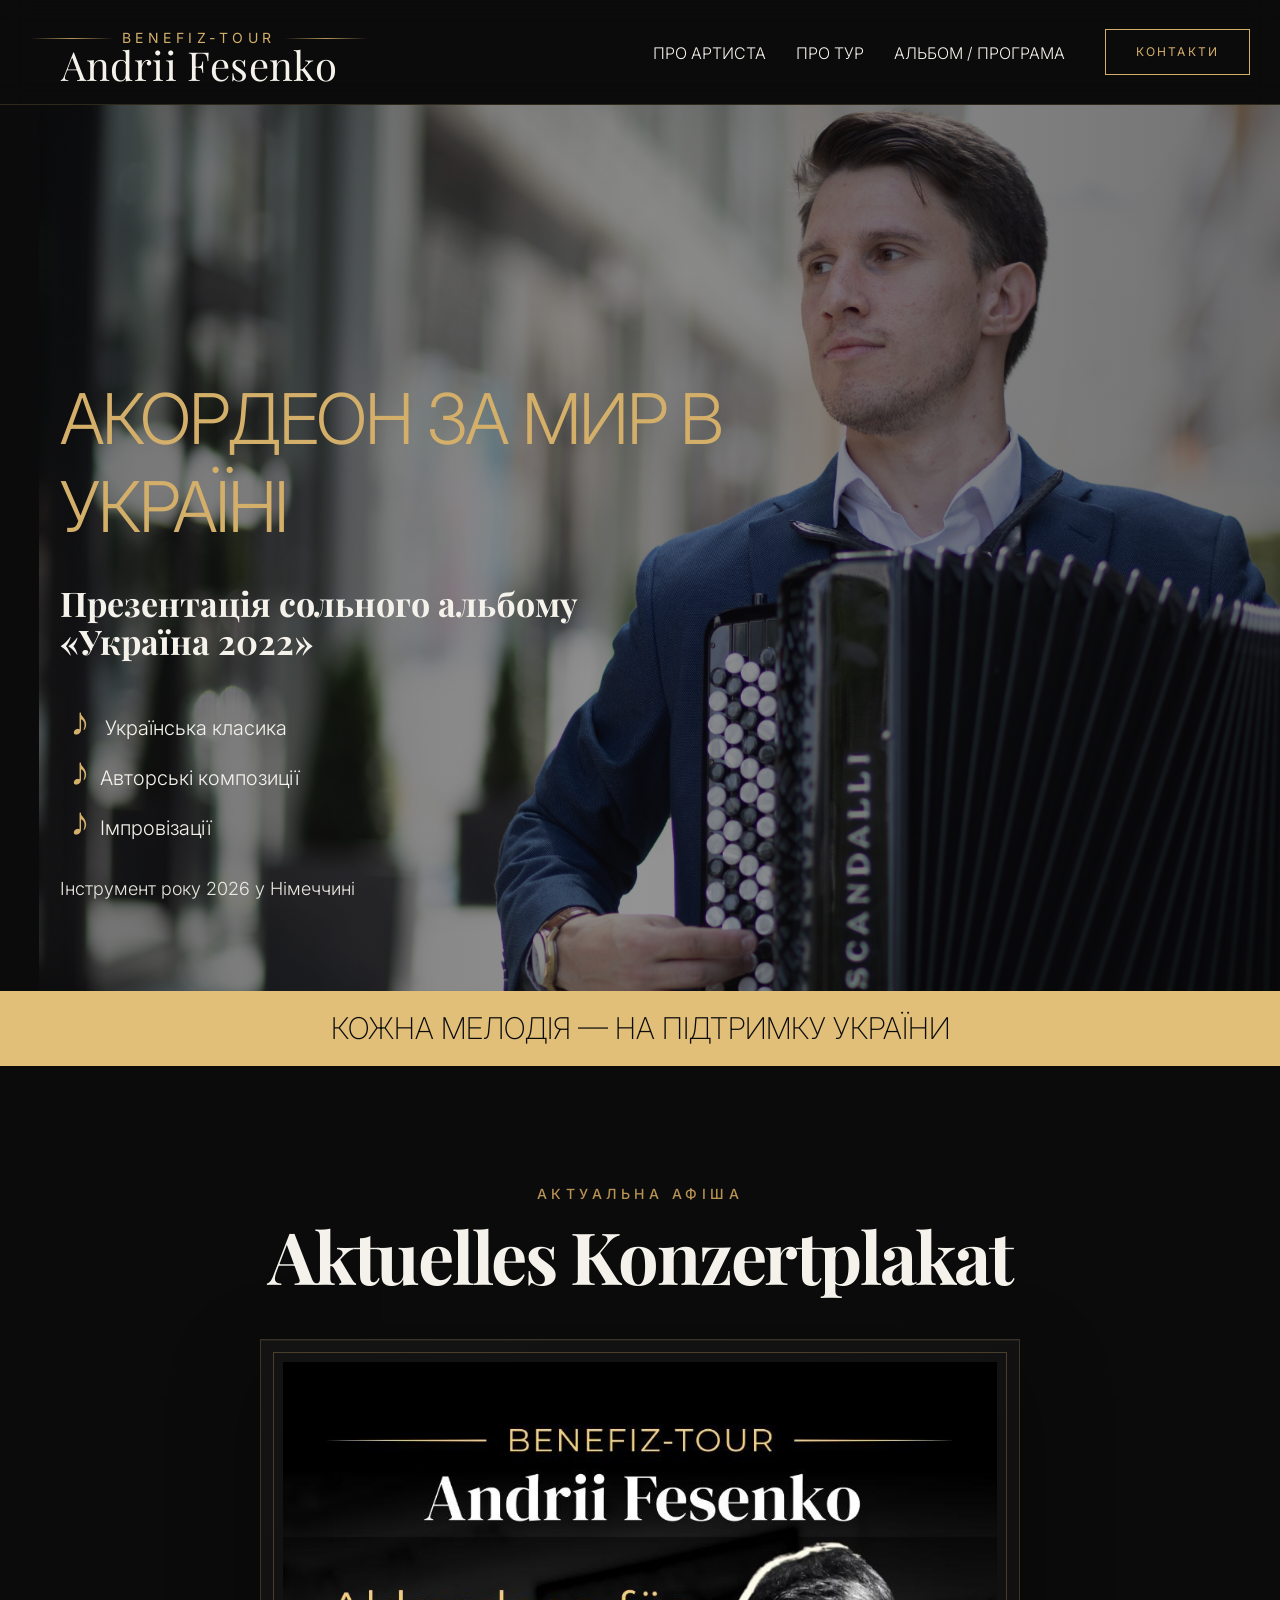
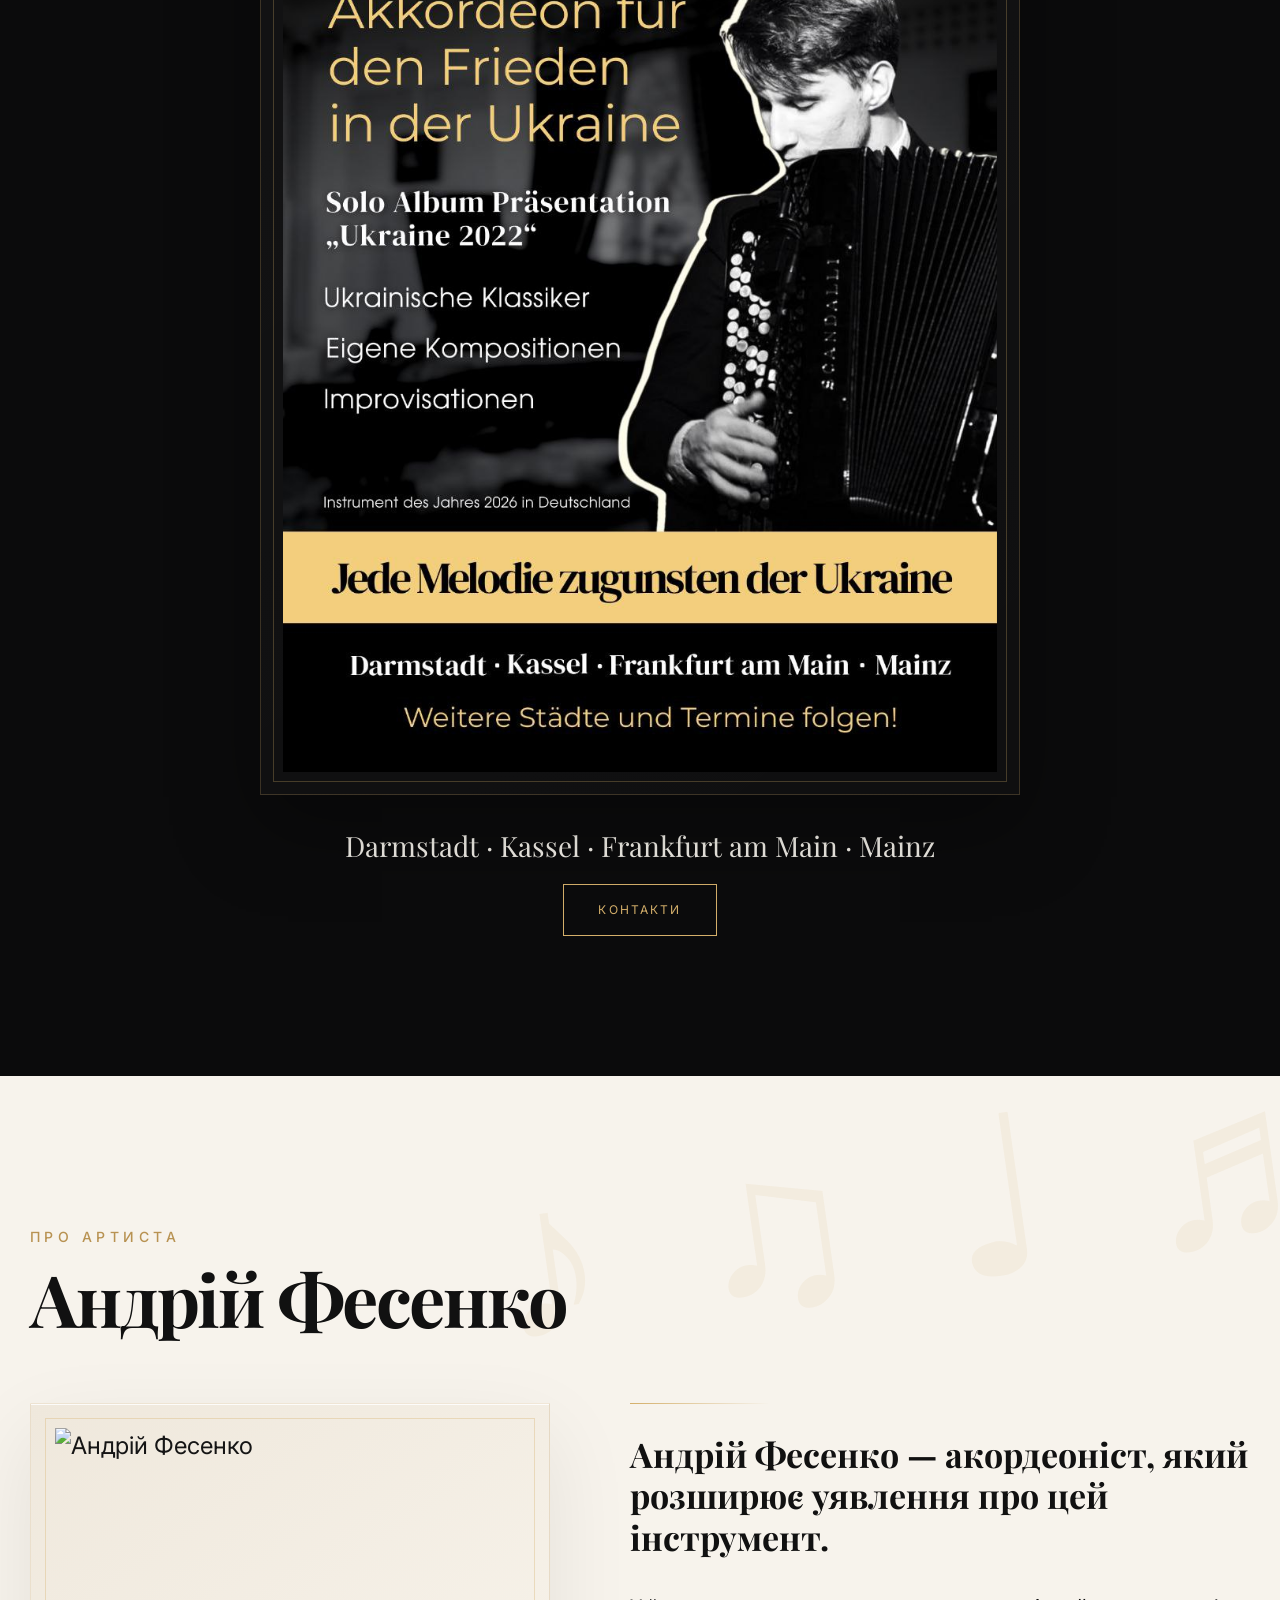
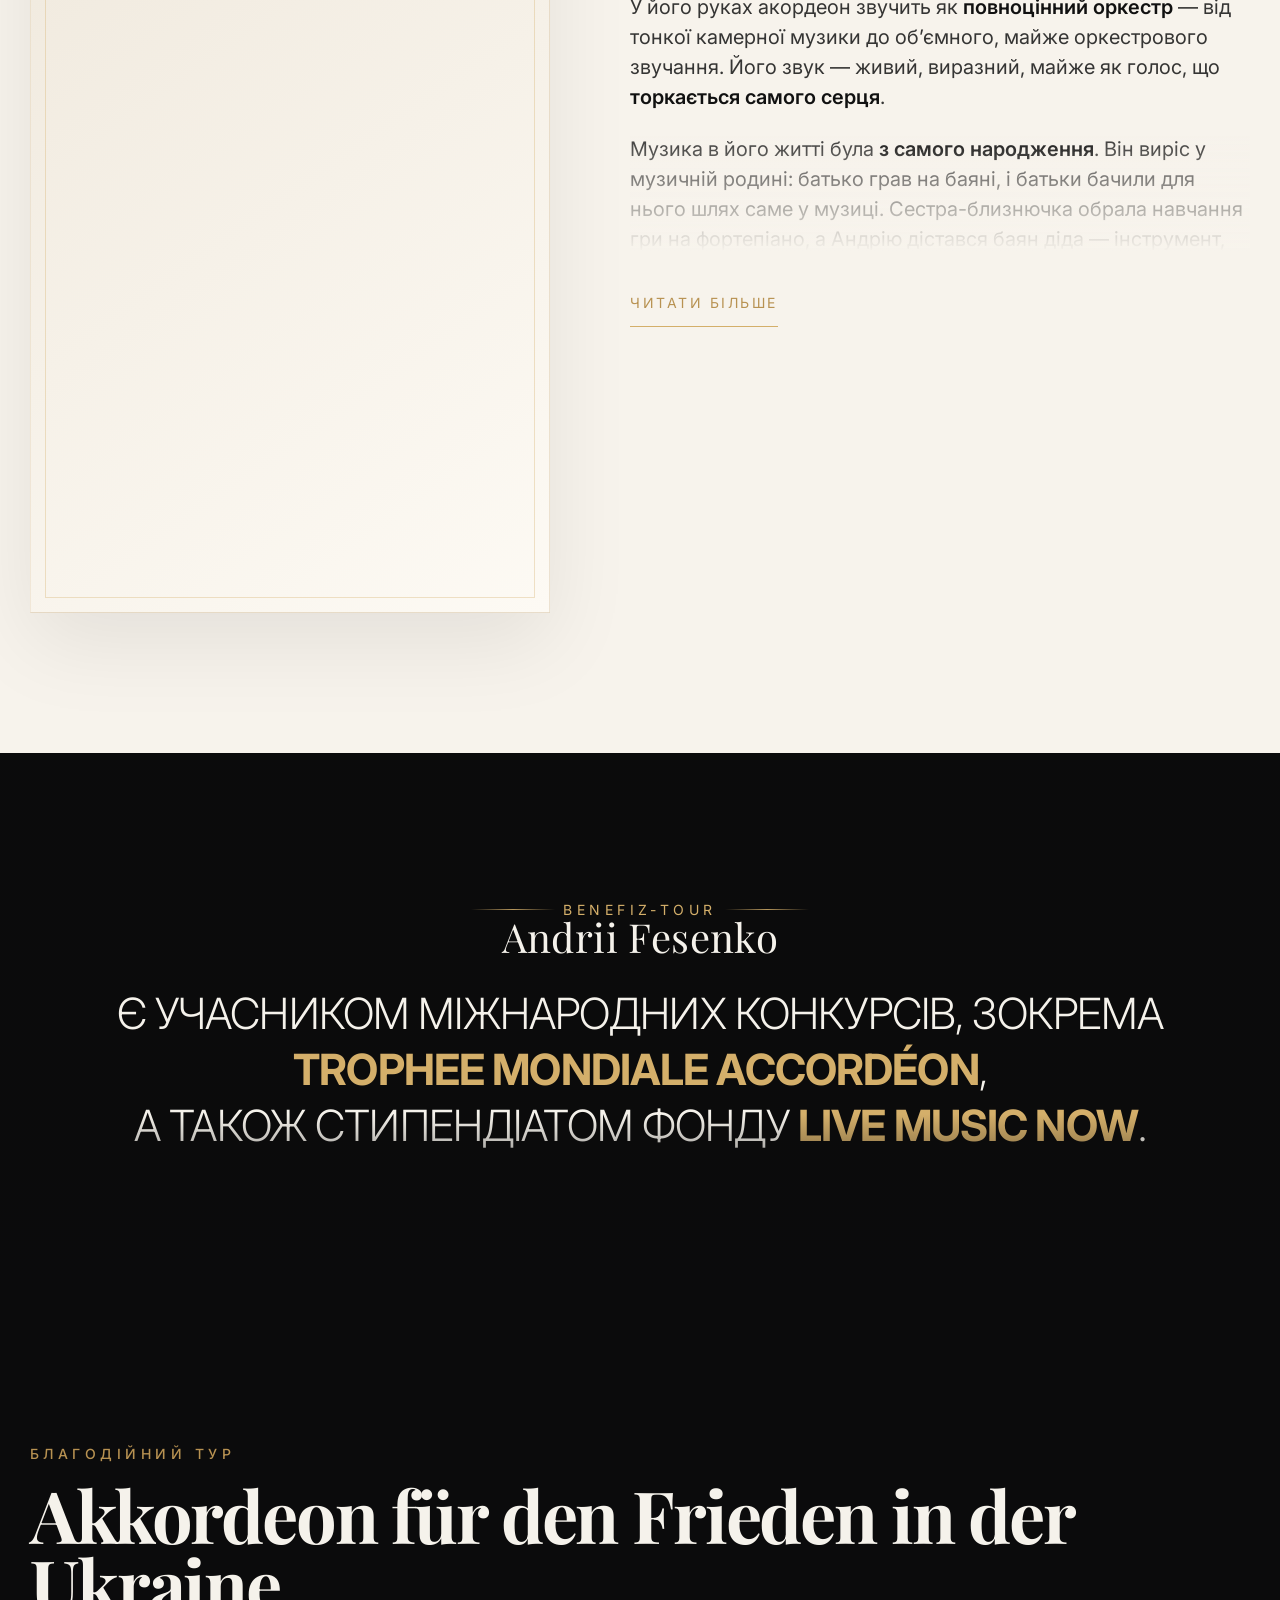
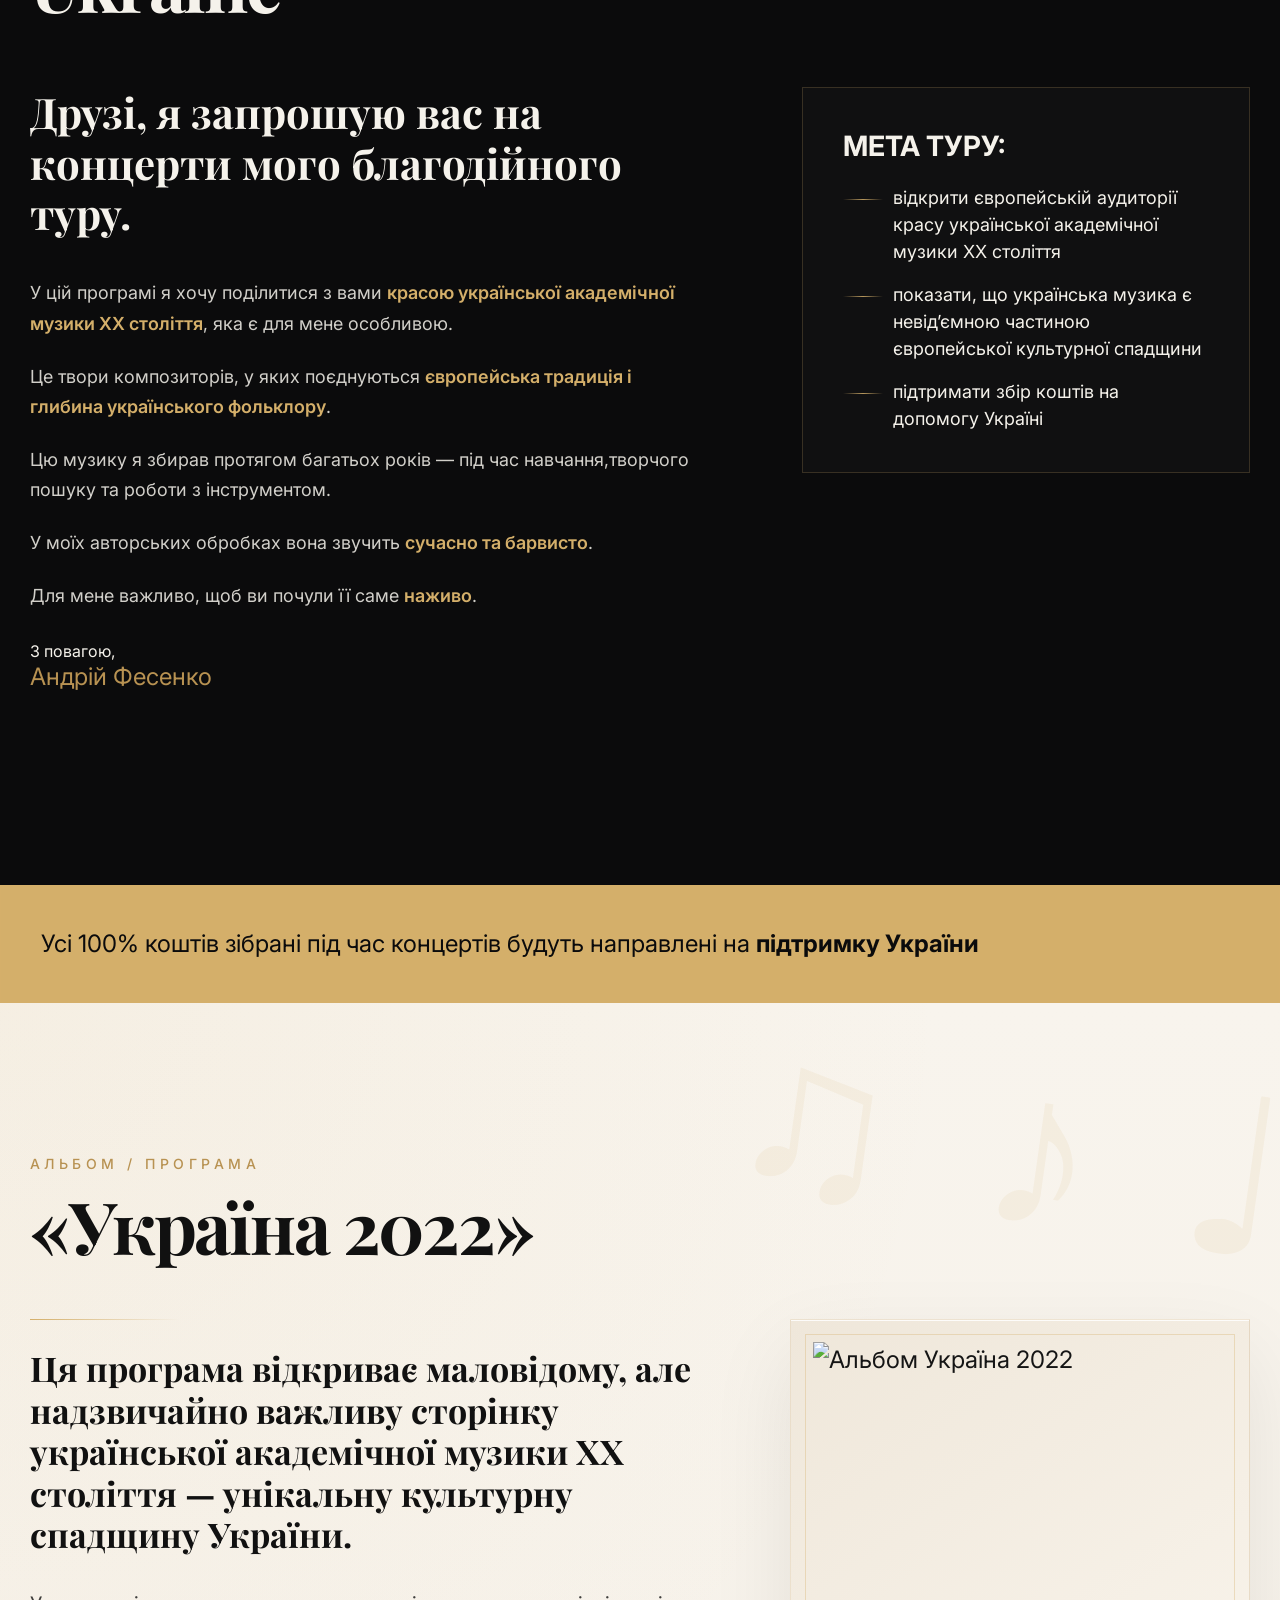
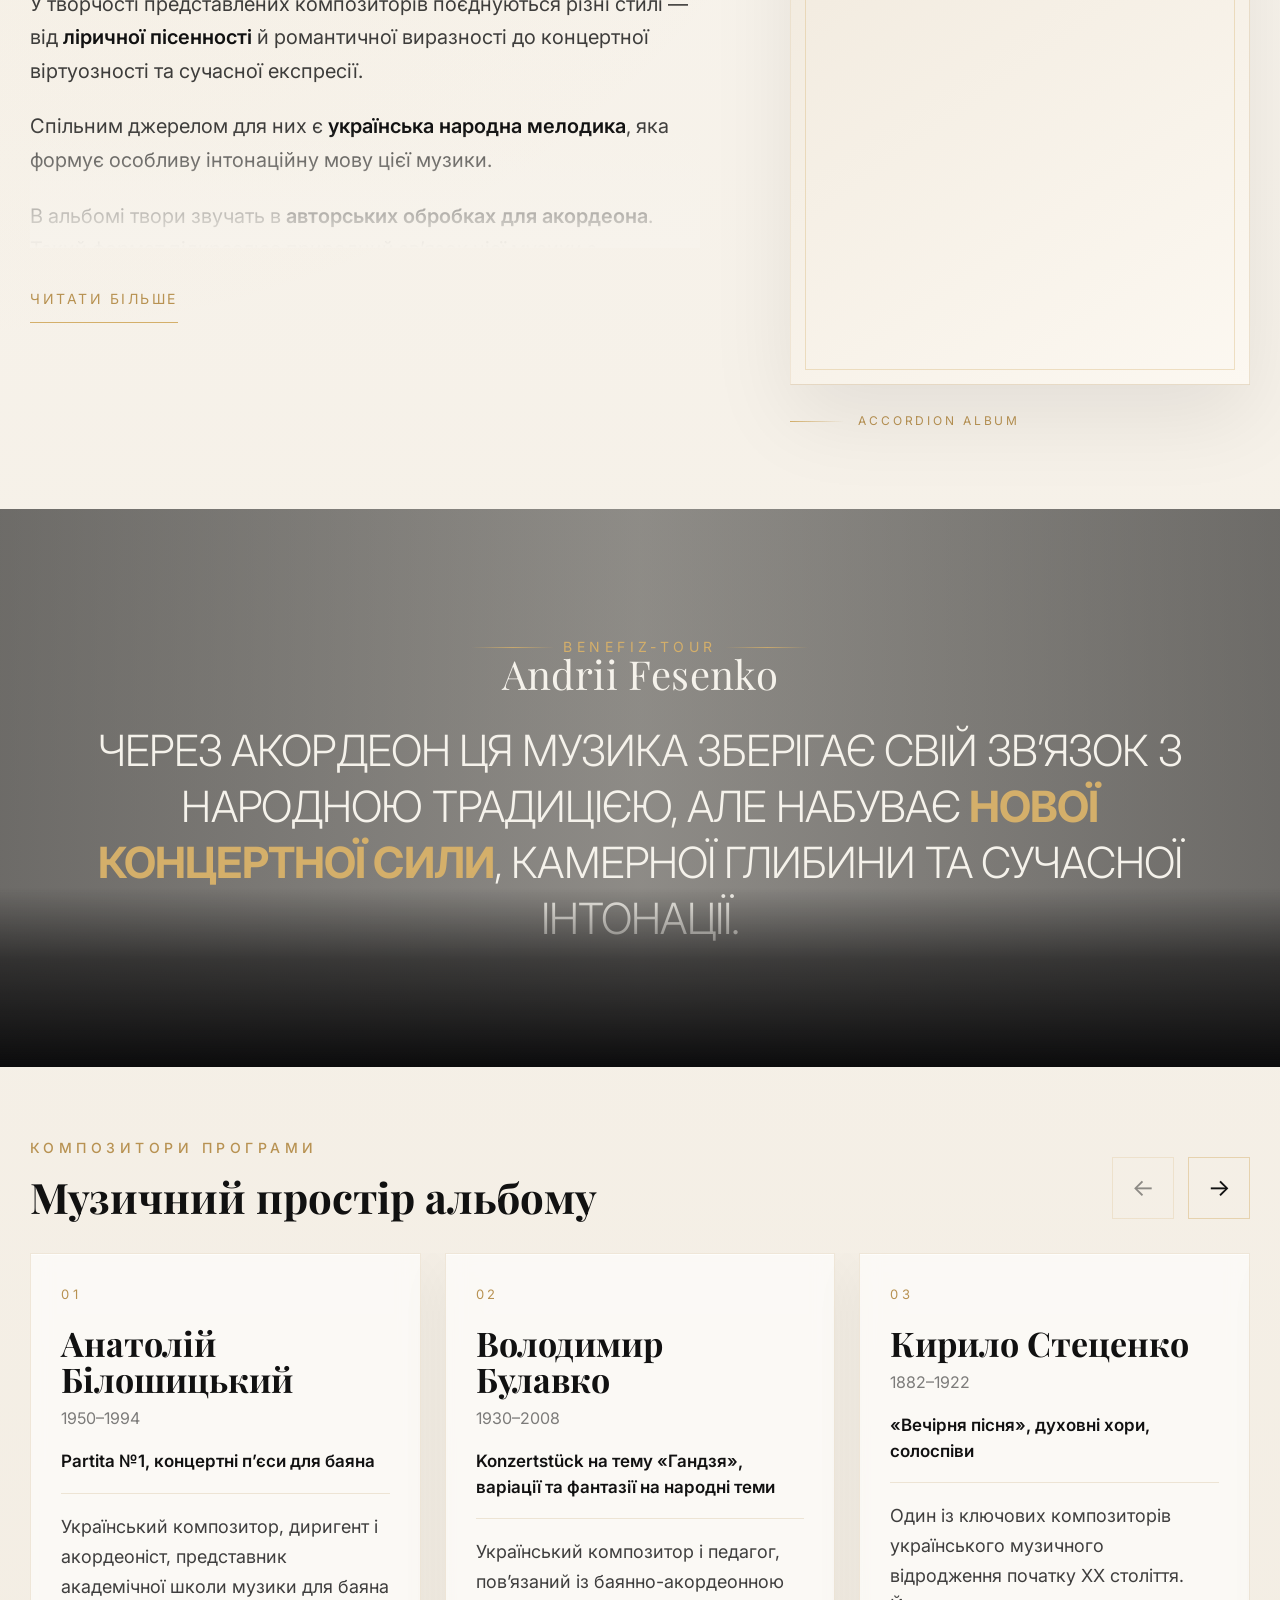
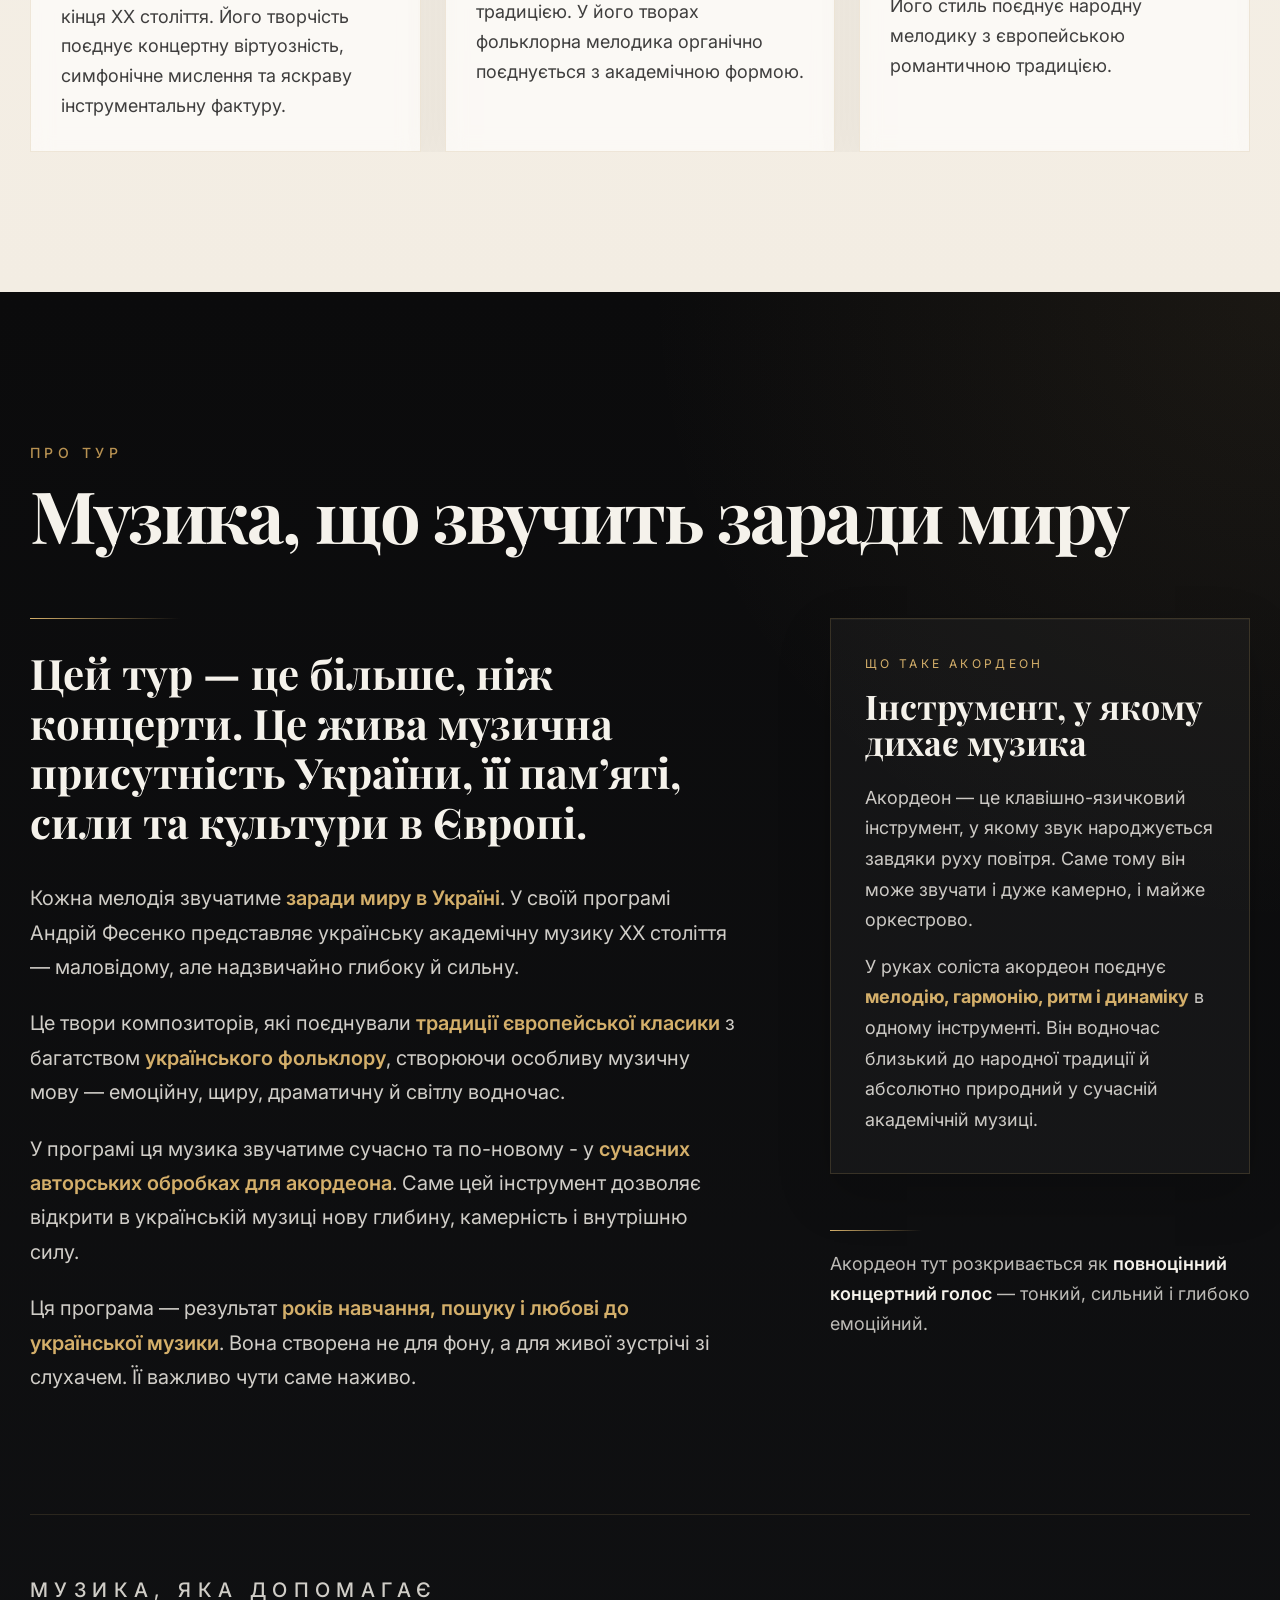
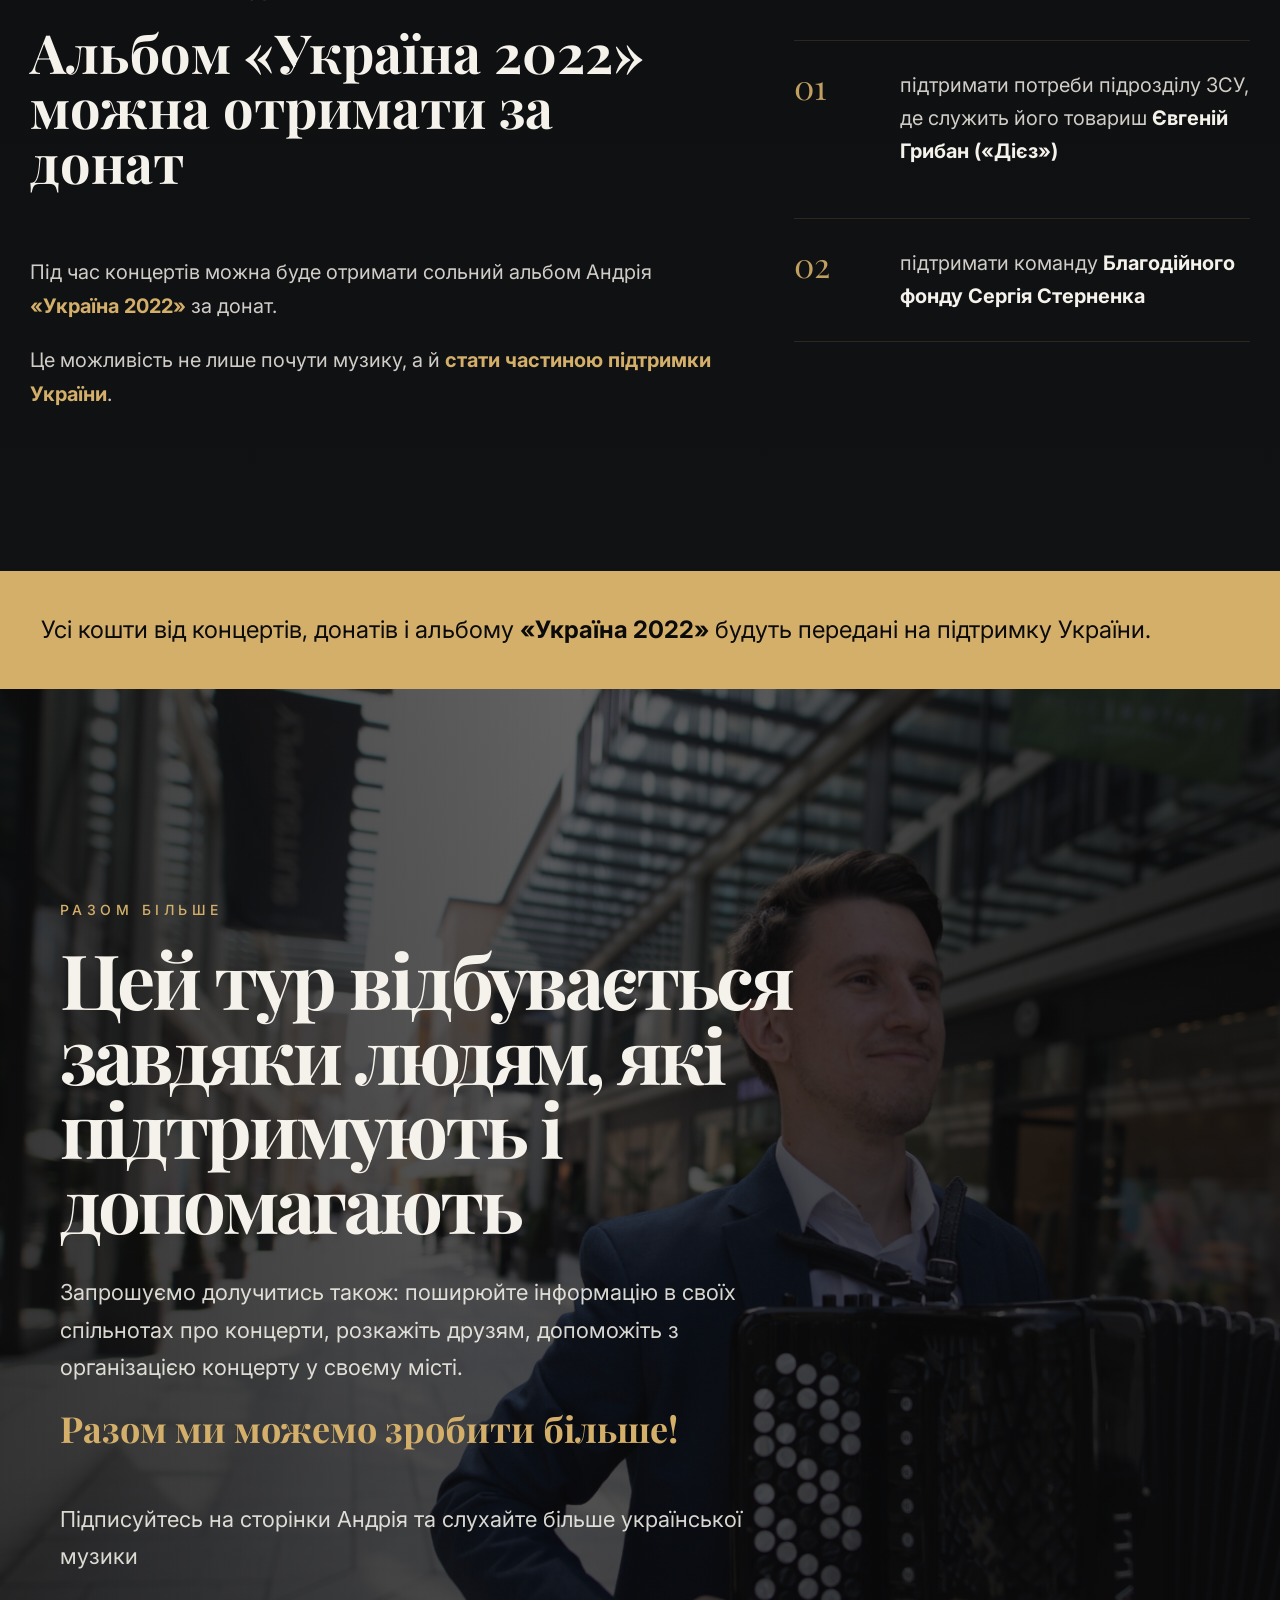
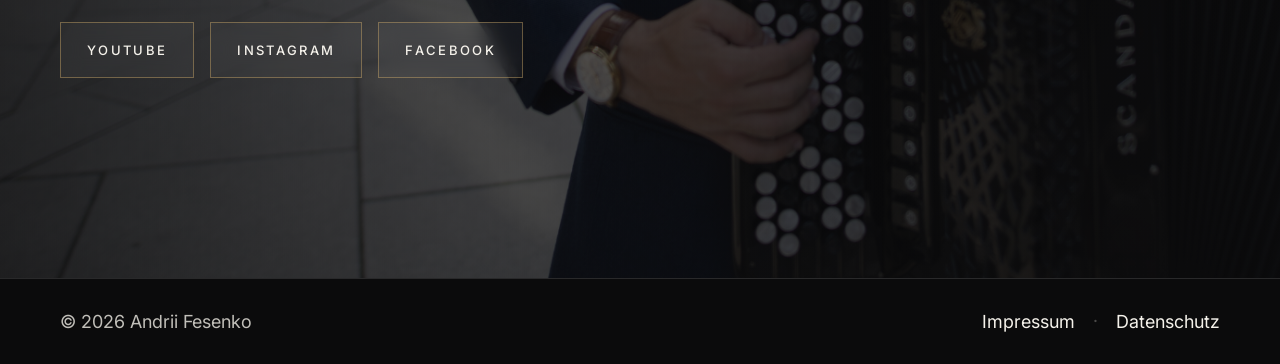
==== index.html @ 94760e1a "Add files via upload" ====
<!doctype html>
<html lang="uk">
  <head>
    <meta charset="UTF-8" />
    <meta name="viewport" content="width=device-width, initial-scale=1.0" />
    <title>Андрій Фесенко — Акордеон за мир в Україні</title>

    <link rel="preconnect" href="https://fonts.googleapis.com" />
    <link rel="preconnect" href="https://fonts.gstatic.com" crossorigin />
    <link
      href="https://fonts.googleapis.com/css2?family=Inter:wght@400;500;600&family=Playfair+Display:wght@600;700&display=swap"
      rel="stylesheet"
    />
    <link rel="stylesheet" href="style.css" />
  </head>
  <body>
    <header class="header">
      <div class="header__container">
        <a href="#" class="logo">
          <div class="logo__top">
            <span class="logo__line"></span>
            <span>Benefiz-Tour</span>
            <span class="logo__line"></span>
          </div>
          <div class="logo__name">Andrii Fesenko</div>
        </a>

        <nav class="nav">
          <ul class="nav__list">
            <li>
              <a class="nav-link" href="#bio" class="nav__link">Про артиста</a>
            </li>
            <li>
              <a class="nav-link" href="#tour" class="nav__link">Про тур</a>
            </li>
            <li>
              <a class="nav-link" href="#album" class="nav__link"
                >Альбом / програма</a
              >
            </li>
          </ul>
        </nav>

        <div class="header__actions">
          <a href="#" class="header__btn">Контакти</a>

          <button class="burger" id="burger">
            <span></span>
          </button>
        </div>
      </div>

      <div class="mobile-menu" id="mobileMenu">
        <ul class="mobile-menu__list">
          <li>
            <a class="mobile-menu__link" href="#bio">Про артиста</a>
          </li>
          <li>
            <a class="mobile-menu__link" href="#tour">Про тур</a>
          </li>
          <li>
            <a class="mobile-menu__link" href="#album">Альбом / програма</a>
          </li>
          <li>
            <a class="mobile-menu__link" href="#contacts">Контакти</a>
          </li>
        </ul>
      </div>
    </header>

    <section class="hero">
      <div class="hero__overlay"></div>

      <div class="hero__container">
        <div class="hero__content">
          <!-- <div class="hero__topline">
            <span class="hero__line"></span>
            <span class="hero__label">Благодійний тур</span>
            <span class="hero__line"></span>
          </div>

          <h1 class="hero__name">Андрій Фесенко</h1> -->

          <h2 class="hero__title">Акордеон за мир в Україні</h2>

          <p class="hero__subtitle">
            Презентація сольного альбому<br />
            «Україна 2022»
          </p>

          <ul class="hero__list">
            <li><span class="feature-icon">♪</span> Українська класика</li>
            <li><span class="feature-icon">♪</span>Авторські композиції</li>
            <li><span class="feature-icon">♪</span>Імпровізації</li>
          </ul>

          <p class="hero__note">Інструмент року 2026 у Німеччині</p>
        </div>

        <!-- <div class="hero__image-wrap">
          <img
            src="img/Andrii.jpg"
            alt="Андрій Фесенко з акордеоном"
            class="hero__image"
          />
        </div> -->
      </div>

      <div class="hero__banner">Кожна мелодія — на підтримку України</div>
    </section>

    <section class="section section--dark poster" id="poster">
      <div class="container">
        <div class="section-head poster__head">
          <p class="section-kicker">Актуальна афіша</p>
          <h2 class="section-title section-title--light">
            Aktuelles Konzertplakat
          </h2>
        </div>

        <div class="poster__frame">
          <img
            src="img/afisha.jpg"
            alt="Афіша благодійного туру Andrii Fesenko"
            class="poster__image"
          />
        </div>

        <div class="poster__bottom">
          <p class="poster__note">
            Darmstadt · Kassel · Frankfurt am Main · Mainz
          </p>
          <a href="#contacts" class="poster__btn"> Контакти</a>
        </div>
      </div>
    </section>

    <section class="section section--light artist" id="bio">
      <div class="section-decor section-decor--notes" aria-hidden="true">
        ♪ ♫ ♩ ♬
      </div>

      <div class="container">
        <div class="section-head">
          <p class="section-kicker">Про артиста</p>
          <h2 class="section-title">Андрій Фесенко</h2>
        </div>

        <div class="artist__grid">
          <div class="artist__media">
            <div class="artist__image-wrap">
              <img
                src="img/Andrii-about.jpg"
                alt="Андрій Фесенко"
                class="artist__image"
              />
            </div>
          </div>

          <div class="artist__content">
            <p class="artist__lead">
              <strong
                >Андрій Фесенко — акордеоніст, який розширює уявлення про цей
                інструмент.</strong
              >
            </p>

            <div class="artist__text artist__text--collapsed" data-expand>
              <p>
                У його руках акордеон звучить як
                <strong>повноцінний оркестр</strong> — від тонкої камерної
                музики до об’ємного, майже оркестрового звучання. Його звук —
                живий, виразний, майже як голос, що
                <strong>торкається самого серця</strong>.
              </p>

              <p>
                Музика в його житті була <strong>з самого народження</strong>.
                Він виріс у музичній родині: батько грав на баяні, і батьки
                бачили для нього шлях саме у музиці. Сестра-близнючка обрала
                навчання гри на фортепіано, а Андрію дістався баян діда —
                інструмент, який дід придбав для батька, а згодом батько передав
                його сину для перших занять вдома.
              </p>

              <p>
                Сьогодні, маючи
                <strong>понад 20 років концертного досвіду</strong>, Андрій
                виступає як соліст і співпрацює з музикантами по всій Європі.
                Його репертуар охоплює музику
                <strong>від бароко до XXI століття</strong> — від класичної до
                сучасної — включаючи власні композиції та авторські обробки.
                Складно уявити твір, який Андрій не зміг би віртуозно виконати
                на акордеоні — і це <strong>варто почути наживо</strong>.
              </p>

              <p>
                Його програми розкривають акордеон як сольний інструмент — через
                <strong
                  >класичну музику, авторські транскрипції та сучасні
                  інтерпретації</strong
                >, поєднуючи віртуозну техніку з глибоким музичним відчуттям.
              </p>

              <p>
                Андрій здобув музичну освіту в Києві та Німеччині: навчався у
                Київській музичній школі, Київському інституті музики ім. Р. М.
                Глієра та Національній музичній академії України (як акордеоніст
                і диригент), а також в Академії музичного мистецтва в
                Дармштадті, де завершив навчання як концертний виконавець і
                педагог <strong>із найвищою відзнакою</strong>. Паралельно з
                концертною діяльністю він
                <strong>викладає музику дітям</strong>.
              </p>

              <p>
                Він є учасником міжнародних конкурсів, зокрема світового
                конкурсу акордеоністів
                <strong>Trophee Mondiale Accordéon</strong>, а також
                стипендіатом фонду <strong>Live Music Now</strong>.
              </p>

              <p>
                У 2022 році за підтримки
                <strong>Deutscher Musikrat</strong> вийшов його альбом
                <strong>«Україна 2022»</strong>, який об’єднує твори української
                академічної музики, власні композиції та авторські транскрипції.
              </p>

              <p>
                На своїх концертах Андрій ділиться красою української класичної
                музики ХХ століття — творів, у яких поєднуються
                <strong>традиції європейської класики</strong> та
                <strong>багатство українського фольклору</strong>. Це музика,
                яку він збирав роками і яка в його інтерпретаціях звучить
                <strong>сучасно, барвисто і по-новому</strong>.
              </p>
            </div>

            <div class="artist__actions">
              <button class="artist__toggle" type="button">
                Читати більше
              </button>
            </div>
          </div>
        </div>
      </div>
    </section>

    <section class="artist-quote">
      <div class="artist-quote__overlay"></div>
      <div class="logo">
        <div class="logo__top">
          <span class="logo__line"></span>
          <span>Benefiz-Tour</span>
          <span class="logo__line"></span>
        </div>
        <div class="logo__name">Andrii Fesenko</div>
      </div>
      <div class="artist-quote__content">
        <p class="artist-quote__text">
          Є учасником міжнародних конкурсів, зокрема
          <strong>Trophee Mondiale Accordéon</strong>,<br />
          а також стипендіатом фонду <strong>Live Music Now</strong>.
        </p>
      </div>
    </section>

    <section class="section section--dark tour" id="tour">
      <div class="container">
        <div class="section-head">
          <p class="section-kicker">Благодійний тур</p>
          <h2 class="section-title section-title--light">
            Akkordeon für den Frieden in der Ukraine
          </h2>
        </div>

        <div class="tour__grid">
          <!-- ЛІВА КОЛОНКА -->
          <div class="tour__main">
            <p class="tour__lead">
              Друзі, я запрошую вас на концерти мого благодійного туру.
            </p>

            <div class="tour__text">
              <p>
                У цій програмі я хочу поділитися з вами
                <strong>
                  красою української академічної музики ХХ століття</strong
                >, яка є для мене особливою.
              </p>

              <p>
                Це твори композиторів, у яких поєднуються
                <strong
                  >європейська традиція і глибина українського фольклору</strong
                >.
              </p>

              <p>
                Цю музику я збирав протягом багатьох років — під час
                навчання,творчого пошуку та роботи з інструментом.
              </p>

              <p>
                У моїх авторських обробках вона звучить
                <strong>сучасно та барвисто</strong>.
              </p>

              <p>
                Для мене важливо, щоб ви почули її саме
                <strong>наживо</strong>.
              </p>

              <div class="artist__signature">
                <span>З повагою,</span>
                <strong>Андрій Фесенко</strong>
              </div>
            </div>
          </div>

          <div class="tour__side">
            <div class="tour__card">
              <h3 class="tour__card-title">Мета туру:</h3>

              <ul class="tour__list">
                <li>
                  відкрити європейській аудиторії красу української академічної
                  музики ХХ століття
                </li>
                <li>
                  показати, що українська музика є невід’ємною частиною
                  європейської культурної спадщини
                </li>
                <li>підтримати збір коштів на допомогу Україні</li>
              </ul>
            </div>
          </div>
        </div>
      </div>
    </section>
    <div class="tour__card tour__card--accent">
      <p>
        Усі 100% коштів зібрані під час концертів будуть направлені на
        <strong>підтримку України</strong>
      </p>
    </div>

    <section class="section section--light album" id="album">
      <div
        class="section-decor section-decor--notes album__decor"
        aria-hidden="true"
      >
        ♫ ♪ ♩
      </div>

      <div class="container">
        <div class="section-head album__head">
          <p class="section-kicker">Альбом / програма</p>
          <h2 class="section-title">«Україна 2022»</h2>
        </div>

        <div class="album__top">
          <div class="album__content">
            <p class="album__lead">
              Ця програма відкриває маловідому, але надзвичайно важливу сторінку
              української академічної музики ХХ століття —
              <strong>унікальну культурну спадщину України</strong>.
            </p>

            <div class="album__text album__text--collapsed" data-expand>
              <p>
                У творчості представлених композиторів поєднуються різні стилі —
                від <strong>ліричної пісенності</strong> й романтичної
                виразності до концертної віртуозності та сучасної експресії.
              </p>

              <p>
                Спільним джерелом для них є
                <strong>українська народна мелодика</strong>, яка формує
                особливу інтонаційну мову цієї музики.
              </p>

              <p>
                В альбомі твори звучать в
                <strong>авторських обробках для акордеона</strong>. Такий формат
                підкреслює природний зв’язок цієї музики з народною традицією та
                відкриває її в новому, сучасному звучанні.
              </p>

              <p>
                Програма поєднує різні етапи розвитку української музичної
                культури — від початку ХХ століття до сьогодення — і демонструє
                багатство української композиторської школи через звучання
                акордеона.
              </p>

              <p class="album__text-accent">
                Українська музика ХХ століття — це поєднання традиції та
                сучасності. У цих інтерпретаціях вона звучить сучасно та
                говорить зі слухачем мовою музики.
              </p>
            </div>
            <div class="album__actions">
              <button class="album__toggle" type="button">Читати більше</button>
            </div>
          </div>

          <div class="album__media">
            <div class="album__image-card">
              <div class="album__image-wrap">
                <img
                  src="img/Andrii2.jpg"
                  alt="Альбом Україна 2022"
                  class="album__image"
                />
              </div>

              <div class="album__badge">
                <span class="album__badge-line"></span>
                <span>Accordion Album</span>
              </div>
            </div>
          </div>
        </div>
      </div>

      <div class="artist-quote">
        <div class="artist-quote__overlay"></div>
        <div class="logo">
          <div class="logo__top">
            <span class="logo__line"></span>
            <span>Benefiz-Tour</span>
            <span class="logo__line"></span>
          </div>
          <div class="logo__name">Andrii Fesenko</div>
        </div>
        <div class="artist-quote__content">
          <p class="artist-quote__text">
            Через акордеон ця музика зберігає свій зв’язок з народною традицією,
            але набуває <strong>нової концертної сили</strong>, камерної глибини
            та сучасної інтонації.
          </p>
        </div>
      </div>
      <div class="container">
        <div class="album-slider">
          <div class="album-slider__top">
            <div>
              <p class="section-kicker">Композитори програми</p>
              <h3 class="album-slider__title">Музичний простір альбому</h3>
            </div>

            <div class="album-slider__nav">
              <button
                class="album-slider__btn album-slider__btn--prev"
                type="button"
                aria-label="Попередній слайд"
              >
                ←
              </button>
              <button
                class="album-slider__btn album-slider__btn--next"
                type="button"
                aria-label="Наступний слайд"
              >
                →
              </button>
            </div>
          </div>

          <div class="album-slider__viewport">
            <div class="album-slider__track">
              <article class="album-card">
                <span class="album-card__index">01</span>
                <h4 class="album-card__name">Анатолій Білошицький</h4>
                <p class="album-card__years">1950–1994</p>
                <p class="album-card__works">
                  Partita №1, концертні п’єси для баяна
                </p>
                <p class="album-card__text">
                  Український композитор, диригент і акордеоніст, представник
                  академічної школи музики для баяна кінця ХХ століття. Його
                  творчість поєднує концертну віртуозність, симфонічне мислення
                  та яскраву інструментальну фактуру.
                </p>
              </article>

              <article class="album-card">
                <span class="album-card__index">02</span>
                <h4 class="album-card__name">Володимир Булавко</h4>
                <p class="album-card__years">1930–2008</p>
                <p class="album-card__works">
                  Konzertstück на тему «Гандзя», варіації та фантазії на народні
                  теми
                </p>
                <p class="album-card__text">
                  Український композитор і педагог, пов’язаний із
                  баянно-акордеонною традицією. У його творах фольклорна
                  мелодика органічно поєднується з академічною формою.
                </p>
              </article>

              <article class="album-card">
                <span class="album-card__index">03</span>
                <h4 class="album-card__name">Кирило Стеценко</h4>
                <p class="album-card__years">1882–1922</p>
                <p class="album-card__works">
                  «Вечірня пісня», духовні хори, солоспіви
                </p>
                <p class="album-card__text">
                  Один із ключових композиторів українського музичного
                  відродження початку ХХ століття. Його стиль поєднує народну
                  мелодику з європейською романтичною традицією.
                </p>
              </article>

              <article class="album-card">
                <span class="album-card__index">04</span>
                <h4 class="album-card__name">Володимир Подгорний</h4>
                <p class="album-card__years">1928–2010</p>
                <p class="album-card__works">
                  Elegische Fantasie, концертні твори для баяна
                </p>
                <p class="album-card__text">
                  Один із найважливіших авторів академічної музики для баяна
                  другої половини ХХ століття. Його твори вирізняються
                  драматургічною глибиною, віртуозністю та активним
                  переосмисленням фольклору.
                </p>
              </article>

              <article class="album-card">
                <span class="album-card__index">05</span>
                <h4 class="album-card__name">Платон Майборода</h4>
                <p class="album-card__years">1918–1989</p>
                <p class="album-card__works">«Пісня про рушник»</p>
                <p class="album-card__text">
                  Український композитор, автор знакових творів української
                  пісенної культури. Його музика відзначається мелодичною
                  виразністю та глибоким зв’язком із народною традицією.
                </p>
              </article>
            </div>
          </div>
        </div>
      </div>
    </section>

    <section class="section section--dark tour-story" id="tour">
      <div class="container">
        <div class="section-head">
          <p class="section-kicker">Про тур</p>
          <h2 class="section-title section-title--light">
            Музика, що звучить заради миру
          </h2>
        </div>

        <div class="tour-story__grid">
          <div class="tour-story__main">
            <p class="tour-story__lead">
              Цей тур — це більше, ніж концерти. Це жива музична присутність
              України, її пам’яті, сили та культури в Європі.
            </p>

            <div class="tour-story__text">
              <p>
                Кожна мелодія звучатиме <strong>заради миру в Україні</strong>.
                У своїй програмі Андрій Фесенко представляє українську
                академічну музику ХХ століття — маловідому, але надзвичайно
                глибоку й сильну.
              </p>

              <p>
                Це твори композиторів, які поєднували
                <strong>традиції європейської класики</strong> з багатством
                <strong>українського фольклору</strong>, створюючи особливу
                музичну мову — емоційну, щиру, драматичну й світлу водночас.
              </p>

              <p>
                У програмі ця музика звучатиме сучасно та по-новому - у
                <strong>сучасних авторських обробках для акордеона</strong>.
                Саме цей інструмент дозволяє відкрити в українській музиці нову
                глибину, камерність і внутрішню силу.
              </p>

              <p>
                Ця програма — результат
                <strong
                  >років навчання, пошуку і любові до української музики</strong
                >. Вона створена не для фону, а для живої зустрічі зі слухачем.
                Її важливо чути саме наживо.
              </p>
            </div>
          </div>

          <aside class="tour-story__side">
            <div class="tour-story__card">
              <p class="tour-story__card-label">Що таке акордеон</p>
              <h3 class="tour-story__card-title">
                Інструмент, у якому дихає музика
              </h3>
              <p class="tour-story__card-text">
                Акордеон — це клавішно-язичковий інструмент, у якому звук
                народжується завдяки руху повітря. Саме тому він може звучати і
                дуже камерно, і майже оркестрово.
              </p>
              <p class="tour-story__card-text">
                У руках соліста акордеон поєднує
                <strong>мелодію, гармонію, ритм і динаміку</strong> в одному
                інструменті. Він водночас близький до народної традиції й
                абсолютно природний у сучасній академічній музиці.
              </p>
            </div>

            <div class="tour-story__note">
              <span class="tour-story__note-line"></span>
              <p>
                Акордеон тут розкривається як
                <strong>повноцінний концертний голос</strong> — тонкий, сильний
                і глибоко емоційний.
              </p>
            </div>
          </aside>
        </div>

        <div class="tour-support">
          <div class="tour-support__grid">
            <div class="tour-support__content">
              <div class="tour-support__intro">
                <p class="section-kicker">Музика, яка допомагає</p>
                <h3 class="tour-support__title">
                  Альбом «Україна 2022» можна отримати за донат
                </h3>
              </div>

              <p>
                Під час концертів можна буде отримати сольний альбом Андрія
                <strong>«Україна 2022»</strong> за донат.
              </p>
              <p>
                Це можливість не лише почути музику, а й
                <strong>стати частиною підтримки України</strong>.
              </p>
            </div>

            <div class="tour-support__targets">
              <div class="tour-support__target">
                <span class="tour-support__target-number">01</span>
                <p>
                  підтримати потреби підрозділу ЗСУ, де служить його товариш
                  <strong>Євгеній Грибан («Дієз»)</strong>
                </p>
              </div>

              <div class="tour-support__target">
                <span class="tour-support__target-number">02</span>
                <p>
                  підтримати команду
                  <strong>Благодійного фонду Сергія Стерненка</strong>
                </p>
              </div>
            </div>
          </div>
        </div>
      </div>
    </section>
    <div class="tour__card tour__card--accent">
      <p>
        Усі кошти від концертів, донатів і альбому
        <strong>«Україна 2022»</strong>
        будуть передані на підтримку України.
      </p>
    </div>
    <section class="contacts-hero" id="contacts">
      <div class="contacts-hero__overlay"></div>

      <div class="contacts-container">
        <div class="contacts-hero__inner">
          <p class="section-kicker contacts-hero__kicker">Разом більше</p>

          <h2 class="contacts-hero__title">
            Цей тур відбувається завдяки людям, які підтримують і допомагають
          </h2>

          <div class="contacts-hero__text">
            <p>
              Запрошуємо долучитись також: поширюйте інформацію в своїх
              спільнотах про концерти, розкажіть друзям, допоможіть з
              організацією концерту у своєму місті.
            </p>

            <p class="contacts-hero__accent">Разом ми можемо зробити більше!</p>

            <p>
              Підписуйтесь на сторінки Андрія та слухайте більше української
              музики
            </p>
          </div>

          <div class="contacts-hero__actions">
            <a
              href="https://www.youtube.com/@Andrii.Fesenko"
              class="contacts-hero__link"
              target="_blank"
              rel="noopener noreferrer"
            >
              YouTube
            </a>
            <a
              href="https://www.instagram.com/andrfsnk/"
              class="contacts-hero__link"
              target="_blank"
              rel="noopener noreferrer"
            >
              Instagram
            </a>
            <a
              href="https://www.facebook.com/andrijfesenkoaccordion/"
              class="contacts-hero__link"
              target="_blank"
              rel="noopener noreferrer"
            >
              Facebook
            </a>
          </div>
        </div>
      </div>
    </section>
    <div class="contacts__legal">
      <div class="contacts__legal-line"></div>

      <div class="contacts__legal-row">
        <p class="contacts__copyright">© 2026 Andrii Fesenko</p>

        <div class="contacts__legal-links">
          <button
            type="button"
            class="contacts__legal-link"
            data-modal-open="impressumModal"
          >
            Impressum
          </button>

          <span class="contacts__legal-dot">·</span>

          <button
            type="button"
            class="contacts__legal-link"
            data-modal-open="datenschutzModal"
          >
            Datenschutz
          </button>
        </div>
      </div>
    </div>
    <div class="modal" id="impressumModal" aria-hidden="true">
      <div class="modal__overlay" data-modal-close></div>

      <div
        class="modal__dialog"
        role="dialog"
        aria-modal="true"
        aria-labelledby="impressumTitle"
      >
        <button
          class="modal__close"
          type="button"
          aria-label="Schließen"
          data-modal-close
        >
          ×
        </button>

        <div class="modal__content">
          <p class="modal__kicker">Rechtliche Information</p>
          <h3 class="modal__title" id="impressumTitle">Impressum</h3>

          <div class="modal__text">
            <p>
              Verantwortlich für den Inhalt dieser Website im Auftrag von Andrii
              Fesenko:
            </p>

            <p>
              Nataliia Riznyk<br />
              Neugasshohl 6<br />
              61350 Bad Homburg<br />
              Deutschland
            </p>

            <p>
              E-Mail:
              <a href="mailto:nataliariznyk@gmail.com"
                >nataliariznyk@gmail.com</a
              >
            </p>
          </div>
        </div>
      </div>
    </div>

    <div class="modal" id="datenschutzModal" aria-hidden="true">
      <div class="modal__overlay" data-modal-close></div>

      <div
        class="modal__dialog"
        role="dialog"
        aria-modal="true"
        aria-labelledby="datenschutzTitle"
      >
        <button
          class="modal__close"
          type="button"
          aria-label="Schließen"
          data-modal-close
        >
          ×
        </button>

        <div class="modal__content">
          <p class="modal__kicker">Datenschutz</p>
          <h3 class="modal__title" id="datenschutzTitle">
            Datenschutzerklärung
          </h3>

          <div class="modal__text">
            <p>
              Diese Website dient ausschließlich der Bereitstellung von
              Informationen.
            </p>

            <p>
              Es werden keine personenbezogenen Daten aktiv erhoben oder
              gespeichert.
            </p>

            <p>
              Beim Besuch der Website können durch den Hosting-Anbieter
              automatisch technische Daten (z. B. IP-Adresse, Browsertyp, Datum
              und Uhrzeit des Zugriffs) erfasst werden. Diese Daten dienen
              ausschließlich der technischen Bereitstellung und Sicherheit der
              Website.
            </p>

            <p>
              Wenn Sie per E-Mail Kontakt aufnehmen, werden Ihre Angaben
              ausschließlich zur Bearbeitung Ihrer Anfrage verwendet und nicht
              an Dritte weitergegeben.
            </p>

            <p>
              Sie haben jederzeit das Recht auf Auskunft, Berichtigung oder
              Löschung Ihrer Daten.
            </p>

            <p>
              Bei Fragen zum Datenschutz können Sie uns unter folgender
              E-Mail-Adresse kontaktieren:
            </p>

            <p>
              E-Mail:
              <a href="mailto:nataliariznyk@gmail.com"
                >nataliariznyk@gmail.com</a
              >
            </p>
          </div>
        </div>
      </div>
    </div>
    <script src="app.js"></script>
  </body>
</html>
---- style.css ----
:root {
  --bg: #0b0b0c;
  --accent: #d4af6a;
  --text: #f5f2eb;
}

*,
*::before,
*::after {
  box-sizing: border-box;
  margin: 0;
  padding: 0;
}

html {
  scroll-behavior: smooth;
}

body {
  overflow-x: clip;
}

img,
picture,
video,
canvas,
svg {
  display: block;
  max-width: 100%;
  height: auto;
  user-drag: none;
  -webkit-user-drag: none;
  user-select: none;
  -webkit-user-select: none;
}

input,
button,
textarea,
select {
  font: inherit;
  border: none;
  background: none;
}

button {
  cursor: pointer;
}

a {
  color: inherit;
  text-decoration: none;
}

ul,
ol {
  list-style: none;
}

table {
  border-collapse: collapse;
  border-spacing: 0;
}

:focus {
  outline: none;
}

body {
  font-family: "Inter", sans-serif;
  background: var(--bg);
  color: var(--text);
  overflow-x: hidden;
  font-size: 24px;
  font-weight: 400;
  line-height: 36px;
  letter-spacing: 0%;
  scroll-behavior: smooth;
  margin: 0;
  padding: 0;
  height: 100%;
}

.container {
  max-width: 1280px;
  margin: 0 auto;
  padding: 0 30px;
}

.header {
  z-index: 1000;
  background: rgba(11, 11, 12, 0.82);
  backdrop-filter: blur(14px);
  border-bottom: 1px solid rgba(212, 175, 106, 0.18);
}

.header__container {
  padding: 20px 30px;
  display: flex;
  align-items: center;
  justify-content: space-between;
  gap: 40px;
  max-width: 1280px;
  margin: 0 auto;
}

.logo {
  display: flex;
  flex-direction: column;
  align-items: center;
  gap: 0;
  flex-shrink: 0;
  position: relative;
  z-index: 10;
}

.logo__top {
  display: flex;
  align-items: center;
  gap: 8px;
  color: var(--accent);
  font-size: 14px;
  letter-spacing: 0.32em;
  text-transform: uppercase;
  font-weight: 400;
}

.logo__line {
  width: 84px;
  height: 1px;
  background: linear-gradient(
    to right,
    transparent,
    var(--accent),
    transparent
  );
  opacity: 0.85;
}

.logo__name {
  font-family: "Playfair Display", serif;
  font-size: 40px;
  line-height: 0.95;
  color: var(--text);
  letter-spacing: 0.01em;
  font-weight: 200;
  margin-top: -10px;
  display: block;
}

.nav {
  margin-left: auto;
}

.nav__list {
  display: flex;
  align-items: center;
  gap: 30px;
}

.nav-link {
  position: relative;
  font-size: 16px;
  font-weight: 300;
  text-transform: uppercase;
  color: var(--text);
  transition: color 0.3s ease;
}

.nav-link::after {
  content: "";
  position: absolute;
  left: 0;
  bottom: -7px;
  width: 0;
  height: 1px;
  background: var(--accent);
  transition: width 0.35s ease;
}

.nav-link:hover {
  color: var(--accent);
}

.nav-link:hover::after {
  width: 100%;
}

.header__actions {
  display: flex;
  align-items: center;
  gap: 15px;
}

.header__btn {
  display: inline-flex;
  align-items: center;
  justify-content: center;
  min-height: 46px;
  padding: 0 30px;
  border: 1px solid var(--accent);
  color: var(--accent);
  font-size: 12px;
  font-weight: 400;
  letter-spacing: 0.18em;
  text-transform: uppercase;
  background: transparent;
  transition: 0.3s ease;
}

.header__btn:hover {
  background: var(--accent);
  color: var(--bg);
  box-shadow: 0 0 24px rgba(212, 175, 106, 0.18);
}

.hero-space {
  height: 140px;
}

@media (max-width: 991px) {
  .nav,
  .header__btn {
    display: none;
  }

  .burger {
    display: flex;
  }

  .logo__name {
    font-size: 28px;
  }

  .logo__top {
    font-size: 11px;
    gap: 10px;
  }

  .logo__line {
    width: 36px;
  }

  .header__container {
    padding: 18px 20px;
  }

  .mobile-menu {
    top: 83px;
    padding: 24px 20px 32px;
  }
}

@media (max-width: 575px) {
  .logo__name {
    font-size: 22px;
  }

  .logo__top {
    font-size: 10px;
    letter-spacing: 0.24em;
  }

  .header__container {
    gap: 16px;
  }

  .hero-space {
    height: 110px;
  }
}

.hero {
  position: relative;
  background: #0b0b0c url("img/Andrii.png") center center / cover no-repeat;
  overflow: hidden;
  min-height: 100vh;
  padding: 30px 0 0;
  color: #f5f2eb;
  background-position: -40% 10%;
  display: flex;
  flex-direction: column;
  justify-content: space-between;
}

.hero__overlay {
  position: absolute;
  inset: 0;
  background:
    linear-gradient(
      to right,
      rgba(11, 11, 12, 0.4) 0%,
      rgba(11, 11, 12, 0.2) 50%,
      rgba(11, 11, 12, 0.4) 100%
    ),
    rgba(11, 11, 12, 0.3);
  z-index: 1;
}

.hero__container {
  position: relative;
  z-index: 2;
  margin: 0 60px;
  display: flex;
  align-items: flex-start;
  justify-content: space-between;
  padding: 60px 0;
  margin-top: 20vh;
}

.hero__content {
  max-width: 900px;
}

.hero__topline {
  display: flex;
  align-items: center;
  gap: 15px;
}

.hero__line {
  width: 170px;
  height: 1px;
  background: linear-gradient(to right, transparent, #d4af6a, transparent);
}

.hero__label {
  font-family: "Inter", sans-serif;
  font-size: 22px;
  font-weight: 400;
  letter-spacing: 0.2em;
  text-transform: uppercase;
  color: #d4af6a;
  white-space: nowrap;
}

.hero__name {
  font-family: "Playfair Display", serif;
  font-size: 56px;
  font-weight: 500;
  line-height: 0.95;
  color: #f5f2eb;
  margin-bottom: 60px;
  text-align: center;
}

.hero__title {
  font-family: "Inter", sans-serif;
  font-size: 70px;
  font-weight: 300;
  line-height: 1.25;
  letter-spacing: -0.03em;
  color: #d4af6a;
  margin-bottom: 34px;
  text-transform: uppercase;
  max-width: 700px;
}

.hero__subtitle {
  font-family: "Playfair Display", serif;
  font-size: 34px;
  font-weight: 700;
  line-height: 1.12;
  color: #f5f2eb;
  margin-bottom: 36px;
}

.hero__list {
  list-style: none;
  margin: 0 0 30px;
  padding: 0 0 0 10px;
}

.hero__list li {
  font-family: "Inter", sans-serif;
  font-size: 20px;
  font-weight: 300;
  line-height: 1.25;
  color: #f5f2eb;
}

.hero__list li span {
  color: #d4af6a;
  font-size: 40px;
  padding-right: 10px;
}

.hero__note {
  font-family: "Inter", sans-serif;
  font-size: 18px;
  font-weight: 300;
  line-height: 1.4;
  color: #f5f2eb;
  opacity: 0.95;
}

.hero__image-wrap {
  position: absolute;
  right: 10px;
  bottom: 120px;
  width: 620px;
  z-index: 2;
}

.hero__image {
  display: block;
  width: 100%;
  height: auto;
  object-fit: contain;
}

.hero__banner {
  position: relative;
  z-index: 3;
  width: 100%;
  background: #e1bf79;
  color: #0b0b0c;
  text-align: center;
  font-size: 30px;
  font-weight: 200;
  line-height: 1.15;
  padding: 20px 30px;
  margin-top: 30px;
  text-transform: uppercase;
}

.hero__cities {
  position: relative;
  z-index: 3;
  text-align: center;
  font-family: "Playfair Display", serif;
  font-size: 34px;
  font-weight: 700;
  line-height: 1.2;
  color: #f5f2eb;
  padding: 30px 20px 15px;
}

.hero__coming {
  position: relative;
  z-index: 3;
  text-align: center;
  font-family: "Inter", sans-serif;
  font-weight: 300;
  line-height: 1.2;
  color: #d4af6a;
  font-size: 16px;
}

/* =========================
   SECTION SYSTEM
========================= */

.section {
  position: relative;
  padding: 140px 0;
  overflow: hidden;
}

.section--light {
  background: #f7f3ec;
  color: #151515;
}

.section-head {
  position: relative;
  z-index: 2;
  margin-bottom: 70px;
}

.section-kicker {
  display: inline-block;
  font-family: "Inter", sans-serif;
  font-size: 14px;
  font-weight: 500;
  line-height: 1.2;
  letter-spacing: 0.32em;
  text-transform: uppercase;
  color: #b89252;
  margin-bottom: 18px;
}

.section-title {
  font-family: "Playfair Display", serif;
  font-size: 72px;
  line-height: 0.95;
  font-weight: 700;
  letter-spacing: -0.03em;
  color: #111111;
}

.section-decor {
  position: absolute;
  pointer-events: none;
  user-select: none;
  z-index: 1;
}

.section-decor--notes {
  top: 30px;
  right: -40px;
  font-family: "Playfair Display", serif;
  font-size: 220px;
  line-height: 0.82;
  letter-spacing: 0.08em;
  color: rgba(212, 175, 106, 0.1);
  transform: rotate(-8deg);
  white-space: nowrap;
}

/* =========================
   ARTIST SECTION
========================= */

.artist {
  position: relative;
}

.artist__grid {
  position: relative;
  z-index: 2;
  display: grid;
  grid-template-columns: 520px 1fr;
  gap: 80px;
  align-items: start;
}

.artist__media {
  position: relative;
}

.artist__image-wrap {
  position: sticky;
  top: 40px;
  background: linear-gradient(145deg, #efe8dc 0%, #fdfaf4 100%);
  border: 1px solid rgba(180, 146, 82, 0.18);
  padding: 24px;
  box-shadow:
    0 30px 80px rgba(0, 0, 0, 0.08),
    inset 0 1px 0 rgba(255, 255, 255, 0.85);
}

.artist__image-wrap::before {
  content: "";
  position: absolute;
  inset: 14px;
  border: 1px solid rgba(212, 175, 106, 0.35);
  pointer-events: none;
}

.artist__image {
  width: 100%;
  height: 760px;
  object-fit: cover;
  object-position: top;
}

.artist__content {
  max-width: 720px;
}

.artist__lead {
  font-family: "Playfair Display", serif;
  font-size: 34px;
  line-height: 1.22;
  font-weight: 700;
  color: #111111;
  margin-bottom: 34px;
  max-width: 650px;
}

.artist__text {
  display: grid;
  gap: 22px;
}

.artist__text p {
  font-size: 20px;
  line-height: 1.5;
  font-weight: 400;
  color: rgba(21, 21, 21, 0.86);
  max-width: 720px;
}

.artist__text strong {
  font-weight: 600;
  color: #111111;
}

.artist__text p:last-child {
  font-size: 24px;
  color: #111111;
}

/* декоративний акцент-лінія */
.artist__content::before {
  content: "";
  display: block;
  width: 140px;
  height: 1px;
  background: linear-gradient(to right, #d4af6a, transparent);
  margin-bottom: 30px;
}

.artist-quote {
  position: relative;
  width: 100%;
  min-height: 60vh;
  gap: 30px;
  background: url("img/Andrii-quote.jpg") center center / cover no-repeat;
  display: flex;
  align-items: center;
  justify-content: center;
  flex-direction: column;
  padding: 120px 40px;
  overflow: hidden;
}

.artist-quote__overlay {
  position: absolute;
  inset: 0;
  background:
    linear-gradient(
      to right,
      rgba(11, 11, 12, 0.4) 0%,
      rgba(11, 11, 12, 0.2) 50%,
      rgba(11, 11, 12, 0.4) 100%
    ),
    rgba(11, 11, 12, 0.3);
  z-index: 1;
}

.artist-quote__content {
  position: relative;
  z-index: 2;
  max-width: 1100px;
  text-align: center;
}

.artist-quote__text {
  font-size: 43px;
  line-height: 1.3;
  font-weight: 300;
  color: #f5f2eb;
  text-transform: uppercase;
  letter-spacing: -0.02em;
}

.artist-quote__text strong {
  color: #d4af6a;
  font-weight: 700;
}

/* =========================
   TOUR SECTION
========================= */

.section--dark {
  background: #0b0b0c;
  position: relative;
  padding-bottom: 40px;
}

.section-title--light {
  color: #f5f2eb;
}

/* GRID */
.tour__grid {
  display: grid;
  grid-template-columns: 1.2fr 0.8fr;
  gap: 100px;
  align-items: start;
}

/* LEFT */
.tour__main {
  max-width: 700px;
}

.tour__lead {
  font-family: "Playfair Display", serif;
  font-size: 42px;
  line-height: 1.2;
  font-weight: 700;
  margin-bottom: 40px;
}

.tour__text {
  display: grid;
  gap: 22px;
  margin-bottom: 50px;
}

.tour__text p {
  font-size: 18px;
  line-height: 1.7;
  color: rgba(245, 242, 235, 0.85);
}

.tour__text strong {
  color: #d4af6a;
  font-weight: 600;
}

/* SIGNATURE */
.tour__signature {
  font-size: 18px;
  opacity: 0.8;
}

.tour__signature span {
  display: block;
  margin-top: 8px;
  font-family: "Playfair Display", serif;
  font-size: 28px;
  color: #d4af6a;
}

/* RIGHT SIDE */
.tour__side {
  display: flex;
  flex-direction: column;
  gap: 30px;
}

/* CARDS */
.tour__card {
  padding: 40px;
  border: 1px solid rgba(212, 175, 106, 0.2);
  background: rgba(255, 255, 255, 0.02);
}

.tour__card-title {
  font-size: 28px;
  margin-bottom: 20px;
  text-transform: uppercase;
}

/* LIST */
.tour__list {
  display: grid;
  gap: 16px;
}

.tour__list li {
  font-size: 18px;
  line-height: 1.5;
  position: relative;
  padding-left: 50px;
}

.tour__list li::before {
  content: "";
  position: absolute;
  left: 0;
  width: 40px;
  height: 1px;
  background: linear-gradient(
    to right,
    transparent,
    var(--accent),
    transparent
  );
  opacity: 0.85;
  top: 15px;
}

.tour__card--accent {
  background: #d4af6a;
  color: #0b0b0c;
}

.tour__card--accent strong {
  color: #0b0b0c;
}

/* плавний перехід вниз з quote */
.artist-quote::after {
  content: "";
  position: absolute;
  left: 0;
  bottom: -1px;
  width: 100%;
  height: 180px;
  z-index: 2;

  background: linear-gradient(
    to bottom,
    rgba(11, 11, 12, 0) 0%,
    rgba(11, 11, 12, 0.6) 40%,
    rgba(11, 11, 12, 1) 100%
  );

  pointer-events: none;
}

/* =========================
   ALBUM SECTION
========================= */

.album {
  position: relative;
  background:
    radial-gradient(
      circle at top left,
      rgba(212, 175, 106, 0.08),
      transparent 34%
    ),
    linear-gradient(180deg, #f8f4ed 0%, #f3ede3 100%);
}

.album__decor {
  top: 40px;
  left: auto;
  right: -30px;
  transform: rotate(8deg);
}

.album__head {
  margin-bottom: 60px;
}

.album__top {
  display: grid;
  grid-template-columns: minmax(0, 1.1fr) 460px;
  gap: 90px;
  align-items: start;
  margin-bottom: 70px;
  position: relative;
  z-index: 2;
}

.album__content::before {
  content: "";
  display: block;
  width: 150px;
  height: 1px;
  margin-bottom: 28px;
  background: linear-gradient(to right, #d4af6a, transparent);
}

.album__lead {
  font-family: "Playfair Display", serif;
  font-size: 34px;
  line-height: 1.22;
  font-weight: 700;
  color: #111111;
  max-width: 820px;
  margin-bottom: 32px;
}

.album__text {
  display: grid;
  gap: 22px;
  max-width: 820px;
}

.album__text p {
  font-size: 20px;
  line-height: 1.68;
  color: rgba(21, 21, 21, 0.82);
}

.album__text strong {
  color: #111111;
  font-weight: 600;
}

.album__text-accent {
  font-size: 24px !important;
  line-height: 1.5 !important;
  color: #111111 !important;
}

.album__media {
  position: relative;
}

.album__image-card {
  position: sticky;
  top: 40px;
}

.album__image-wrap {
  position: relative;
  padding: 22px;
  background: linear-gradient(145deg, #efe7da 0%, #fcf8f1 100%);
  border: 1px solid rgba(180, 146, 82, 0.18);
  box-shadow:
    0 32px 80px rgba(0, 0, 0, 0.08),
    inset 0 1px 0 rgba(255, 255, 255, 0.85);
}

.album__image-wrap::before {
  content: "";
  position: absolute;
  inset: 14px;
  border: 1px solid rgba(212, 175, 106, 0.35);
  pointer-events: none;
}

.album__image {
  width: 100%;
  height: 620px;
  object-fit: cover;
}

.album__badge {
  margin-top: 18px;
  display: inline-flex;
  align-items: center;
  gap: 14px;
  font-size: 12px;
  letter-spacing: 0.24em;
  text-transform: uppercase;
  color: #b89252;
}

.album__badge-line {
  width: 54px;
  height: 1px;
  background: linear-gradient(to right, #d4af6a, transparent);
}

.album__quote {
  position: relative;
  margin-bottom: 90px;
  padding: 44px 46px;
  background: #111111;
  color: #f5f2eb;
  border: 1px solid rgba(212, 175, 106, 0.18);
  overflow: hidden;
}

.album__quote::before {
  content: "“";
  position: absolute;
  top: 8px;
  left: 22px;
  font-family: "Playfair Display", serif;
  font-size: 140px;
  line-height: 1;
  color: rgba(212, 175, 106, 0.16);
}

.album__quote p {
  position: relative;
  z-index: 2;
  max-width: 980px;
  font-family: "Playfair Display", serif;
  font-size: 34px;
  line-height: 1.35;
  font-weight: 700;
}

.album__quote strong {
  color: #d4af6a;
}

/* =========================
   ALBUM SLIDER
========================= */

.album-slider {
  position: relative;
  z-index: 2;
  padding-top: 60px;
}

.album-slider__top {
  display: flex;
  align-items: end;
  justify-content: space-between;
  gap: 30px;
  margin-bottom: 34px;
}

.album-slider__title {
  font-family: "Playfair Display", serif;
  font-size: 42px;
  line-height: 1.05;
  color: #111111;
}

.album-slider__nav {
  display: flex;
  align-items: center;
  gap: 14px;
  flex-shrink: 0;
}

.album-slider__btn {
  width: 62px;
  height: 62px;
  border: 1px solid rgba(212, 175, 106, 0.45);
  color: #111111;
  font-size: 24px;
  transition:
    background 0.3s ease,
    color 0.3s ease,
    transform 0.3s ease,
    box-shadow 0.3s ease;
}

.album-slider__btn:hover {
  background: #d4af6a;
  color: #0b0b0c;
  transform: translateY(-2px);
  box-shadow: 0 14px 30px rgba(212, 175, 106, 0.24);
}

.album-slider__viewport {
  overflow: hidden;
}

.album-slider__track {
  display: flex;
  gap: 24px;
  transition: transform 0.55s cubic-bezier(0.22, 1, 0.36, 1);
  will-change: transform;
}

.album-card {
  flex: 0 0 calc((100% - 48px) / 3);
  min-height: 460px;
  padding: 34px 30px 30px;
  background: rgba(255, 255, 255, 0.62);
  backdrop-filter: blur(10px);
  border: 1px solid rgba(180, 146, 82, 0.18);
  box-shadow:
    0 18px 50px rgba(0, 0, 0, 0.05),
    inset 0 1px 0 rgba(255, 255, 255, 0.7);
  display: flex;
  flex-direction: column;
}

.album-card__index {
  display: inline-block;
  margin-bottom: 24px;
  font-size: 13px;
  line-height: 1;
  letter-spacing: 0.28em;
  text-transform: uppercase;
  color: #b89252;
}

.album-card__name {
  font-family: "Playfair Display", serif;
  font-size: 34px;
  line-height: 1.06;
  font-weight: 700;
  color: #111111;
  margin-bottom: 10px;
}

.album-card__years {
  font-size: 16px;
  line-height: 1.4;
  color: rgba(17, 17, 17, 0.54);
  margin-bottom: 20px;
}

.album-card__works {
  font-size: 17px;
  line-height: 1.5;
  font-weight: 600;
  color: #111111;
  margin-bottom: 18px;
  padding-bottom: 18px;
  border-bottom: 1px solid rgba(180, 146, 82, 0.2);
}

.album-card__text {
  font-size: 18px;
  line-height: 1.66;
  color: rgba(21, 21, 21, 0.82);
}

/* =========================
   READ MORE SYSTEM
========================= */

[data-expand] {
  position: relative;
  max-height: 260px;
  overflow: hidden;
  transition: max-height 0.6s cubic-bezier(0.22, 1, 0.36, 1);
}

/* градієнт плавного обриву */
[data-expand]::after {
  content: "";
  position: absolute;
  bottom: 0;
  left: 0;
  width: 100%;
  height: 120px;
  background: linear-gradient(
    to bottom,
    rgba(247, 243, 236, 0) 0%,
    rgba(247, 243, 236, 1) 100%
  );
}

/* відкритий стан */
[data-expand].active {
  max-height: 2000px;
}

[data-expand].active::after {
  display: none;
}

/* кнопки */

.artist__actions,
.album__actions {
  margin-top: 30px;
}

.artist__toggle,
.album__toggle {
  position: relative;
  font-size: 14px;
  letter-spacing: 0.18em;
  text-transform: uppercase;
  color: #b89252;
  padding-bottom: 6px;
  transition: 0.3s ease;
}

.artist__toggle::after,
.album__toggle::after {
  content: "";
  position: absolute;
  left: 0;
  bottom: 0;
  width: 100%;
  height: 1px;
  background: #d4af6a;
  transition: transform 0.3s ease;
}

.artist__toggle:hover,
.album__toggle:hover {
  color: #111;
}

.artist__toggle:hover::after,
.album__toggle:hover::after {
  transform: scaleX(0.7);
}

/* =========================
   TOUR STORY SECTION
========================= */

.tour-story {
  position: relative;
  background:
    radial-gradient(
      circle at top right,
      rgba(212, 175, 106, 0.08),
      transparent 28%
    ),
    linear-gradient(180deg, #0b0b0c 0%, #111214 100%);
  padding-bottom: 0;
}

.tour-story__grid {
  display: grid;
  grid-template-columns: minmax(0, 1.08fr) 420px;
  gap: 90px;
  align-items: start;
  margin-bottom: 120px;
}

.tour-story__main {
  max-width: 760px;
}

.tour-story__main::before {
  content: "";
  display: block;
  width: 150px;
  height: 1px;
  background: linear-gradient(to right, #d4af6a, transparent);
  margin-bottom: 30px;
}

.tour-story__lead {
  font-family: "Playfair Display", serif;
  font-size: 42px;
  line-height: 1.18;
  font-weight: 700;
  color: #f5f2eb;
  margin-bottom: 34px;
  max-width: 720px;
}

.tour-story__text {
  display: grid;
  gap: 22px;
}

.tour-story__text p {
  font-size: 20px;
  line-height: 1.72;
  color: rgba(245, 242, 235, 0.84);
}

.tour-story__text strong {
  color: #d4af6a;
  font-weight: 600;
}

.tour-story__side {
  display: flex;
  flex-direction: column;
  gap: 28px;
}

.tour-story__card {
  padding: 38px 34px;
  border: 1px solid rgba(212, 175, 106, 0.18);
  background: rgba(255, 255, 255, 0.03);
  box-shadow:
    0 20px 50px rgba(0, 0, 0, 0.18),
    inset 0 1px 0 rgba(255, 255, 255, 0.04);
}

.tour-story__card-label {
  font-size: 12px;
  line-height: 1.2;
  letter-spacing: 0.28em;
  text-transform: uppercase;
  color: #d4af6a;
  margin-bottom: 18px;
}

.tour-story__card-title {
  font-family: "Playfair Display", serif;
  font-size: 34px;
  line-height: 1.05;
  color: #f5f2eb;
  margin-bottom: 22px;
}

.tour-story__card-text {
  font-size: 18px;
  line-height: 1.7;
  color: rgba(245, 242, 235, 0.82);
}

.tour-story__card-text + .tour-story__card-text {
  margin-top: 16px;
}

.tour-story__card strong {
  color: #d4af6a;
}

.tour-story__note {
  padding: 28px 0 0;
}

.tour-story__note-line {
  display: block;
  width: 92px;
  height: 1px;
  background: linear-gradient(to right, #d4af6a, transparent);
  margin-bottom: 18px;
}

.tour-story__note p {
  font-size: 18px;
  line-height: 1.65;
  color: rgba(245, 242, 235, 0.76);
}

.tour-story__note strong {
  color: #f5f2eb;
  font-weight: 600;
}

/* =========================
   TOUR SUPPORT
========================= */

.tour-support {
  padding: 56px 0 20px;
  border-top: 1px solid rgba(212, 175, 106, 0.14);
  margin-bottom: 0;
}

.tour-support__intro {
  max-width: 860px;
  margin-bottom: 44px;
}

.tour-support__title {
  font-family: "Playfair Display", serif;
  font-size: 54px;
  line-height: 1.02;
  color: #f5f2eb;
}

.tour-support__grid {
  display: grid;
  grid-template-columns: minmax(0, 1.2fr) minmax(0, 0.8fr);
  gap: 80px;
  align-items: center;
}

.tour-support__content {
  display: grid;
  gap: 20px;
}

.tour-support__content p {
  font-size: 20px;
  line-height: 1.7;
  color: rgba(245, 242, 235, 0.84);
}

.tour-support__content strong {
  color: #d4af6a;
}

.tour-support__targets {
  display: grid;
  gap: 22px;
}

.tour-support__target {
  display: grid;
  grid-template-columns: 82px 1fr;
  gap: 24px;
  padding: 28px 0;
  border-top: 1px solid rgba(212, 175, 106, 0.14);
}

.tour-support__target:last-child {
  border-bottom: 1px solid rgba(212, 175, 106, 0.14);
}

.tour-support__target-number {
  font-family: "Playfair Display", serif;
  font-size: 34px;
  line-height: 1;
  color: rgba(212, 175, 106, 0.9);
}

.tour-support__target p {
  font-size: 20px;
  line-height: 1.65;
  color: rgba(245, 242, 235, 0.84);
}

.tour-support__target strong {
  color: #f5f2eb;
}

/* =========================
   CONTACTS HERO
========================= */

.contacts-hero {
  position: relative;
  min-height: 100vh;
  display: flex;
  align-items: center;
  overflow: hidden;
  background:
    linear-gradient(
      to right,
      rgba(11, 11, 12, 0.72) 0%,
      rgba(11, 11, 12, 0.5) 45%,
      rgba(11, 11, 12, 0.72) 100%
    ),
    url("img/contacts.png") center center / cover no-repeat;
  color: #f5f2eb;
}

.contacts-hero__overlay {
  position: absolute;
  inset: 0;
  background: linear-gradient(
    to bottom,
    rgba(11, 11, 12, 0.28) 0%,
    rgba(11, 11, 12, 0.48) 100%
  );
  z-index: 1;
}

.contacts-container {
  max-width: 1280px;
  margin: 60px;
}

.contacts-hero__inner {
  position: relative;
  z-index: 2;
  max-width: 920px;
  padding: 140px 0;
}

.contacts-hero__kicker {
  color: #d4af6a;
  margin-bottom: 24px;
}

.contacts-hero__title {
  font-family: "Playfair Display", serif;
  font-size: 76px;
  line-height: 0.98;
  font-weight: 700;
  letter-spacing: -0.04em;
  color: #f5f2eb;
  max-width: 980px;
  margin-bottom: 34px;
}

.contacts-hero__text {
  max-width: 760px;
  display: grid;
  gap: 20px;
  margin-bottom: 46px;
}

.contacts-hero__text p {
  font-size: 22px;
  line-height: 1.7;
  color: rgba(245, 242, 235, 0.88);
}

.contacts-hero__accent {
  font-family: "Playfair Display", serif;
  font-size: 36px !important;
  line-height: 1.24 !important;
  font-weight: 700;
  color: #d4af6a !important;
  margin-bottom: 30px;
}

.contacts-hero__actions {
  display: flex;
  flex-wrap: wrap;
  gap: 16px;
  align-items: center;
}

.contacts-hero__link {
  min-height: 56px;
  display: inline-flex;
  align-items: center;
  justify-content: center;
  padding: 0 26px;
  border: 1px solid rgba(212, 175, 106, 0.42);
  background: rgba(255, 255, 255, 0.04);
  backdrop-filter: blur(10px);
  color: #f5f2eb;
  font-size: 13px;
  font-weight: 500;
  letter-spacing: 0.18em;
  text-transform: uppercase;
  transition:
    background 0.35s ease,
    color 0.35s ease,
    border-color 0.35s ease,
    transform 0.35s ease,
    box-shadow 0.35s ease;
}

.contacts-hero__link:hover {
  background: #d4af6a;
  color: #0b0b0c;
  border-color: #d4af6a;
  transform: translateY(-2px);
  box-shadow: 0 18px 36px rgba(212, 175, 106, 0.22);
}

/* =========================
   RESPONSIVE SYSTEM
========================= */

:root {
  --section-pad-desktop: 140px;
  --section-pad-tablet: 96px;
  --section-pad-mobile: 72px;

  --container-pad-desktop: 30px;
  --container-pad-tablet: 24px;
  --container-pad-mobile: 18px;

  --radius-card: 0px;
}

/* базова узгодженість */
.container {
  width: 100%;
}

.section {
  padding: var(--section-pad-desktop) 0;
}

/* =========================
   TABLET
========================= */

@media (max-width: 991px) {
  .container {
    padding: 0 var(--container-pad-tablet);
  }

  .section {
    padding: var(--section-pad-tablet) 0;
  }

  .section-head {
    margin-bottom: 48px;
  }

  .section-title {
    font-size: 54px;
    line-height: 0.98;
  }

  .section-kicker {
    font-size: 12px;
    letter-spacing: 0.26em;
    margin-bottom: 14px;
  }

  .section-decor--notes,
  .album__decor {
    font-size: 120px;
    right: -20px;
    top: 14px;
  }

  /* HEADER */
  .header__container {
    padding: 18px 24px;
    gap: 20px;
  }

  .logo__name {
    font-size: 30px;
  }

  .logo__top {
    font-size: 11px;
    letter-spacing: 0.24em;
  }

  /* HERO */
  .hero {
    min-height: auto;
    padding: 22px 0 0;
    background-position: center center;
  }

  .hero__container {
    padding: 44px 24px 24px;
  }

  .hero__content {
    width: 100%;
    max-width: 620px;
  }

  .hero__title {
    font-size: 52px;
    line-height: 1.08;
    max-width: 620px;
    margin-bottom: 24px;
  }

  .hero__subtitle {
    font-size: 28px;
    line-height: 1.14;
    margin-bottom: 26px;
  }

  .hero__list {
    margin-bottom: 24px;
    padding-left: 0;
  }

  .hero__list li {
    font-size: 18px;
    line-height: 1.45;
  }

  .hero__list li span {
    font-size: 28px;
    padding-right: 8px;
  }

  .hero__note {
    font-size: 16px;
  }

  .hero__banner {
    font-size: 22px;
    line-height: 1.2;
    padding: 16px 20px;
    margin-top: 18px;
  }

  .hero__cities {
    font-size: 26px;
    line-height: 1.28;
    padding: 22px 20px 10px;
  }

  .hero__coming {
    font-size: 14px;
  }

  /* ARTIST */
  .artist__grid {
    grid-template-columns: 1fr;
    gap: 42px;
  }

  .artist__image-wrap {
    position: relative;
    top: 0;
    max-width: 560px;
    margin: 0 auto;
    padding: 18px;
  }

  .artist__image-wrap::before {
    inset: 10px;
  }

  .artist__image {
    height: 620px;
  }

  .artist__content {
    max-width: 100%;
  }

  .artist__lead {
    font-size: 30px;
    line-height: 1.2;
    margin-bottom: 24px;
    max-width: 100%;
  }

  .artist__text {
    gap: 18px;
  }

  .artist__text p,
  .artist__text p:last-child {
    font-size: 18px;
    line-height: 1.65;
    max-width: 100%;
  }

  .artist__actions,
  .album__actions {
    margin-top: 22px;
  }

  /* QUOTE */
  .artist-quote {
    min-height: auto;
    padding: 90px 24px;
  }

  .artist-quote__text {
    font-size: 30px;
    line-height: 1.28;
  }

  /* TOUR */
  .tour__grid,
  .tour-story__grid,
  .tour-support__grid,
  .tour-together {
    grid-template-columns: 1fr;
    gap: 38px;
  }

  .tour__main,
  .tour-story__main,
  .tour-support__content {
    max-width: 100%;
  }

  .tour__lead,
  .tour-story__lead {
    font-size: 32px;
    line-height: 1.18;
    margin-bottom: 24px;
  }

  .tour__text,
  .tour-story__text,
  .tour-support__content {
    gap: 18px;
  }

  .tour__text p,
  .tour-story__text p,
  .tour-support__content p,
  .tour-support__target p,
  .tour-together__text,
  .tour-story__card-text,
  .tour-story__note p {
    font-size: 18px;
    line-height: 1.68;
  }

  .tour__card,
  .tour-story__card,
  .tour-together__list-wrap {
    padding: 30px 26px;
  }

  .tour__card-title,
  .tour-story__card-title {
    font-size: 28px;
  }

  .tour__list li,
  .tour-together__list li {
    font-size: 17px;
    line-height: 1.55;
    padding-left: 42px;
  }

  .tour__list li::before,
  .tour-together__list li::before {
    width: 30px;
    top: 13px;
  }

  .tour__card--accent {
    margin: 0 24px;
  }

  /* ALBUM */
  .album__top {
    grid-template-columns: 1fr;
    gap: 42px;
    margin-bottom: 52px;
  }

  .album__lead {
    font-size: 30px;
    line-height: 1.22;
    margin-bottom: 24px;
    max-width: 100%;
  }

  .album__text {
    gap: 18px;
    max-width: 100%;
  }

  .album__text p,
  .album__text-accent {
    font-size: 18px !important;
    line-height: 1.68 !important;
  }

  .album__image-card {
    position: relative;
    top: 0;
    max-width: 560px;
    margin: 0 auto;
  }

  .album__image-wrap {
    padding: 18px;
  }

  .album__image-wrap::before {
    inset: 10px;
  }

  .album__image {
    height: 560px;
  }

  .album__quote {
    margin-bottom: 56px;
    padding: 34px 26px;
  }

  .album__quote::before {
    font-size: 110px;
    top: 8px;
    left: 14px;
  }

  .album__quote p {
    font-size: 28px;
    line-height: 1.34;
  }

  .album-slider__top {
    align-items: start;
    flex-direction: column;
    gap: 20px;
    margin-bottom: 24px;
  }

  .album-slider__title {
    font-size: 34px;
    line-height: 1.08;
  }

  .album-slider__btn {
    width: 54px;
    height: 54px;
    font-size: 20px;
  }

  .album-card {
    flex: 0 0 calc((100% - 24px) / 2);
    min-height: 420px;
    padding: 28px 24px 24px;
  }

  .album-card__name {
    font-size: 28px;
  }

  .album-card__works {
    font-size: 16px;
  }

  .album-card__text {
    font-size: 17px;
    line-height: 1.6;
  }

  /* CONTACTS HERO */
  .contacts-hero {
    min-height: auto;
  }

  .contacts-hero__inner {
    padding: 100px 0;
    max-width: 100%;
  }

  .contacts-hero__title {
    font-size: 54px;
    line-height: 1;
    margin-bottom: 24px;
  }

  .contacts-hero__text {
    gap: 16px;
    margin-bottom: 34px;
  }

  .contacts-hero__text p {
    font-size: 18px;
    line-height: 1.65;
  }

  .contacts-hero__accent {
    font-size: 28px !important;
    line-height: 1.28 !important;
  }

  .contacts-hero__actions {
    gap: 12px;
  }

  .contacts-hero__link {
    min-height: 52px;
    padding: 0 20px;
    font-size: 12px;
    letter-spacing: 0.14em;
  }
}

/* =========================
   MOBILE
========================= */

@media (max-width: 575px) {
  .container {
    padding: 0 var(--container-pad-mobile);
  }

  .section {
    padding: var(--section-pad-mobile) 0;
  }

  .section-head {
    margin-bottom: 36px;
  }

  .section-title {
    font-size: 38px;
    line-height: 1.02;
    letter-spacing: -0.03em;
  }

  .section-kicker {
    font-size: 11px;
    letter-spacing: 0.22em;
    margin-bottom: 12px;
  }

  .section-decor--notes,
  .album__decor {
    font-size: 76px;
    right: -12px;
    top: 10px;
  }

  /* HEADER */
  .header__container {
    padding: 14px 18px;
    gap: 14px;
  }

  .logo {
    align-items: flex-start;
  }

  .logo__top {
    gap: 6px;
    font-size: 9px;
    letter-spacing: 0.18em;
  }

  .logo__line {
    width: 24px;
  }

  .logo__name {
    font-size: 20px;
    margin-top: -4px;
  }

  .burger {
    width: 42px;
    height: 42px;
  }

  .mobile-menu {
    top: 72px;
    padding: 20px 18px 26px;
  }

  .mobile-menu__list {
    gap: 18px;
    margin-bottom: 0;
  }

  .mobile-menu__link {
    font-size: 12px;
    letter-spacing: 0.14em;
  }

  /* HERO */
  .hero {
    padding: 18px 0 0;
    min-height: calc(80vh - 80px);
    display: flex;
    flex-direction: column;
    justify-content: end;
  }

  .hero__container {
    padding: 34px 18px 12px;
    margin: 0;
  }

  .hero__content {
    max-width: 100%;
  }

  .hero__title {
    font-size: 37px;
    line-height: 1.2;
    margin-bottom: 18px;
    padding-right: 20vw;
  }

  .hero__subtitle {
    font-size: 22px;
    line-height: 1.18;
    margin-bottom: 20px;
  }

  .hero__list {
    margin-bottom: 18px;
  }

  .hero__list li {
    font-size: 16px;
    line-height: 1.5;
  }

  .hero__list li span {
    font-size: 22px;
    padding-right: 6px;
  }

  .hero__note {
    font-size: 14px;
    line-height: 1.5;
  }

  .hero__banner {
    font-size: 16px;
    line-height: 1.3;
    padding: 14px 16px;
    margin-top: 14px;
  }

  .hero__cities {
    font-size: 20px;
    line-height: 1.3;
    padding: 18px 16px 8px;
  }

  .hero__coming {
    font-size: 13px;
    padding: 0 16px;
  }

  /* ARTIST */
  .artist__grid {
    gap: 28px;
  }

  .artist__image-wrap {
    padding: 12px;
  }

  .artist__image-wrap::before {
    inset: 7px;
  }

  .artist__image {
    height: 480px;
  }

  .artist__content::before {
    width: 92px;
    margin-bottom: 20px;
  }

  .artist__lead {
    font-size: 24px;
    line-height: 1.22;
    margin-bottom: 18px;
  }

  .artist__text {
    gap: 14px;
  }

  .artist__text p,
  .artist__text p:last-child {
    font-size: 16px;
    line-height: 1.62;
  }

  .artist__toggle,
  .album__toggle {
    font-size: 11px;
    letter-spacing: 0.14em;
  }

  /* READ MORE */
  [data-expand] {
    max-height: 210px;
  }

  [data-expand]::after {
    height: 90px;
  }

  /* QUOTE */
  .artist-quote {
    padding: 62px 18px;
  }

  .artist-quote__text {
    font-size: 20px;
    line-height: 1.4;
  }

  .artist-quote::after {
    height: 120px;
  }

  /* TOUR */
  .tour__lead,
  .tour-story__lead {
    font-size: 21px;
    line-height: 1.3;
    margin-bottom: 18px;
    font-weight: 100;
    color: rgba(245, 242, 235, 0.84);

    font-family: "Inter", sans-serif;
  }

  .tour__text,
  .tour-story__text,
  .tour-support__content,
  .tour-support__targets,
  .tour-together__list {
    gap: 14px;
  }

  .tour__text p,
  .tour-story__text p,
  .tour-support__content p,
  .tour-support__target p,
  .tour-together__text,
  .tour-story__card-text,
  .tour-story__note p {
    font-size: 16px;
    line-height: 1.65;
  }

  .tour__card,
  .tour-story__card,
  .tour-together__list-wrap,
  .tour__card--accent {
    padding: 22px 18px;
  }

  .tour__card--accent {
    margin: 0;
  }

  .tour__card-title,
  .tour-story__card-title {
    font-size: 22px;
    margin-bottom: 14px;
  }

  .tour__list li,
  .tour-together__list li {
    font-size: 15px;
    line-height: 1.55;
    padding-left: 32px;
  }

  .tour__list li::before,
  .tour-together__list li::before {
    width: 22px;
    top: 11px;
  }

  .tour-story__main::before,
  .tour-story__note-line,
  .album__content::before {
    width: 82px;
    margin-bottom: 18px;
  }

  .tour-support {
    padding: 34px 0 0;
    margin-bottom: 0;
  }

  .tour-support__title,
  .tour-together__title {
    font-size: 30px;
    line-height: 1.06;
  }

  .tour-support__target {
    grid-template-columns: 54px 1fr;
    gap: 14px;
    padding: 18px 0;
  }

  .tour-support__target-number {
    font-size: 24px;
  }

  /* ALBUM */
  .album__top {
    gap: 28px;
    margin-bottom: 36px;
  }

  .album__lead {
    font-size: 24px;
    line-height: 1.24;
    margin-bottom: 18px;
  }

  .album__text {
    gap: 14px;
  }

  .album__text p,
  .album__text-accent {
    font-size: 16px !important;
    line-height: 1.65 !important;
  }

  .album__image-wrap {
    padding: 12px;
  }

  .album__image-wrap::before {
    inset: 7px;
  }

  .album__image {
    height: 380px;
  }

  .album__badge {
    margin-top: 12px;
    gap: 10px;
    font-size: 10px;
    letter-spacing: 0.16em;
  }

  .album__badge-line {
    width: 34px;
  }

  .album__quote {
    margin-bottom: 38px;
    padding: 22px 18px;
  }

  .album__quote::before {
    font-size: 72px;
    left: 10px;
    top: 4px;
  }

  .album__quote p {
    font-size: 22px;
    line-height: 1.34;
  }

  .album-slider__top {
    gap: 16px;
    margin-bottom: 18px;
  }

  .album-slider__title {
    font-size: 26px;
    line-height: 1.1;
  }

  .album-slider__nav {
    gap: 10px;
  }

  .album-slider__btn {
    width: 46px;
    height: 46px;
    font-size: 18px;
  }

  .album-card {
    flex: 0 0 100%;
    min-height: auto;
    padding: 22px 18px 20px;
  }

  .album-card__index {
    margin-bottom: 16px;
    font-size: 11px;
  }

  .album-card__name {
    font-size: 24px;
    line-height: 1.08;
    margin-bottom: 8px;
  }

  .album-card__years {
    font-size: 14px;
    margin-bottom: 14px;
  }

  .album-card__works {
    font-size: 15px;
    line-height: 1.5;
    margin-bottom: 14px;
    padding-bottom: 14px;
  }

  .album-card__text {
    font-size: 15px;
    line-height: 1.58;
  }

  /* CONTACTS */
  .contacts-hero__inner {
    padding: 0;
  }
  .contacts-container {
    margin: 30px;
  }
  .tour__card--accent p {
    font-size: 18px;
    line-height: 30px;
  }
  .tour {
    padding-top: 0;
  }
  .contacts-hero__title {
    font-size: 36px;
    line-height: 1.02;
    margin-bottom: 18px;
  }

  .contacts-hero__text {
    gap: 14px;
    margin-bottom: 24px;
  }

  .contacts-hero__text p {
    font-size: 16px;
    line-height: 1.62;
  }

  .contacts-hero__accent {
    font-size: 22px !important;
    line-height: 1.26 !important;
  }

  .contacts-hero__actions {
    gap: 10px;
  }

  .contacts-hero__link {
    width: 100%;
    min-height: 48px;
    justify-content: center;
    padding: 0 16px;
    font-size: 11px;
    letter-spacing: 0.14em;
  }

  .tour__text {
    margin-bottom: 20px;
  }

  .tour-story__grid {
    margin-bottom: 30px;
  }
}

/* =========================
   MOBILE MENU — LIGHT / SOFT / BLUR
========================= */

body.menu-open {
  overflow: hidden;
}

.burger {
  width: 44px;
  height: 44px;
  display: none;
  align-items: center;
  justify-content: center;
  background: rgba(255, 255, 255, 0.08);
  border: 1px solid rgba(212, 175, 106, 0.28);
  position: relative;
  z-index: 1002;
  backdrop-filter: blur(10px);
}

.burger span,
.burger::before,
.burger::after {
  content: "";
  position: absolute;
  width: 18px;
  height: 1.5px;
  background: #f5f2eb;
  transition: 0.3s ease;
}

.burger span {
  top: 50%;
  transform: translateY(-50%);
}

.burger::before {
  top: 14px;
}

.burger::after {
  bottom: 14px;
}

.burger.active span {
  opacity: 0;
}

.burger.active::before {
  top: 50%;
  transform: translateY(-50%) rotate(45deg);
  background: #d4af6a;
}

.burger.active::after {
  bottom: auto;
  top: 50%;
  transform: translateY(-50%) rotate(-45deg);
  background: #d4af6a;
}

.mobile-menu {
  position: fixed;
  inset: 0;
  z-index: 999;
  display: flex;
  align-items: flex-start;
  justify-content: center;
  padding: 110px 24px 40px;
  background: rgba(36, 30, 24, 0.52);
  backdrop-filter: blur(22px);
  -webkit-backdrop-filter: blur(22px);
  opacity: 0;
  visibility: hidden;
  pointer-events: none;
  transition:
    opacity 0.35s ease,
    visibility 0.35s ease,
    transform 0.35s ease;
  transform: translateY(-8px);
  border-top: none;
}

.mobile-menu::before {
  content: "";
  position: absolute;
  inset: 0;
  background: linear-gradient(
    180deg,
    rgba(247, 243, 236, 0.14) 0%,
    rgba(236, 227, 213, 0.08) 100%
  );
  pointer-events: none;
}

.mobile-menu.active {
  opacity: 1;
  visibility: visible;
  pointer-events: auto;
  transform: translateY(0);
}

.mobile-menu__list {
  position: relative;
  z-index: 2;
  width: 100%;
  max-width: 320px;
  display: flex;
  flex-direction: column;
  align-items: center;
  gap: 14px;
  margin: 0;
  padding: 22px 18px;
  border: 1px solid rgba(212, 175, 106, 0.18);
  background: rgba(255, 248, 240, 0.06);
  box-shadow:
    0 18px 40px rgba(0, 0, 0, 0.12),
    inset 0 1px 0 rgba(255, 255, 255, 0.12);
}

.mobile-menu__link {
  display: inline-flex;
  align-items: center;
  justify-content: center;
  min-height: 42px;
  width: 100%;
  font-family: "Playfair Display", serif;
  font-size: 22px;
  line-height: 1.1;
  color: #f5f2eb;
  position: relative;
  transition:
    color 0.3s ease,
    transform 0.3s ease,
    opacity 0.3s ease;
}

.mobile-menu__link::after {
  content: "";
  position: absolute;
  left: 50%;
  bottom: 4px;
  width: 0;
  height: 1px;
  background: #d4af6a;
  transform: translateX(-50%);
  transition: width 0.3s ease;
}

.mobile-menu__link:hover {
  color: #f1d29a;
  transform: translateY(-1px);
}

.mobile-menu__link:hover::after {
  width: 44%;
}

@media (max-width: 991px) {
  .burger {
    display: flex;
  }
}

@media (min-width: 992px) {
  .mobile-menu {
    display: none;
  }
}

@media (max-width: 575px) {
  .mobile-menu {
    padding: 92px 18px 28px;
    align-items: flex-start;
  }

  .mobile-menu__list {
    max-width: 100%;
    gap: 10px;
    padding: 18px 14px;
  }

  .mobile-menu__link {
    min-height: 38px;
    font-size: 18px;
  }

  .burger {
    width: 42px;
    height: 42px;
  }
}

/* =========================
   MOBILE MENU FINAL HARD FIX
========================= */

body.menu-open {
  overflow: hidden;
}

.header {
  position: relative;
  z-index: 1000;
}

.burger {
  width: 44px;
  height: 44px;
  display: none;
  align-items: center;
  justify-content: center;
  position: relative;
  z-index: 1002;
  background: rgba(255, 255, 255, 0.08);
  border: 1px solid rgba(212, 175, 106, 0.28);
  backdrop-filter: blur(10px);
}

.burger span,
.burger::before,
.burger::after {
  content: "";
  position: absolute;
  width: 18px;
  height: 1.5px;
  background: #f5f2eb;
  transition: 0.3s ease;
}

.burger span {
  top: 50%;
  transform: translateY(-50%);
}

.burger::before {
  top: 14px;
}

.burger::after {
  bottom: 14px;
}

.burger.active span {
  opacity: 0;
}

.burger.active::before {
  top: 50%;
  transform: translateY(-50%) rotate(45deg);
  background: #d4af6a;
}

.burger.active::after {
  bottom: auto;
  top: 50%;
  transform: translateY(-50%) rotate(-45deg);
  background: #d4af6a;
}

/* дуже важливо: ховаємо меню жорстко */
.mobile-menu {
  display: none !important;
  position: fixed !important;
  top: 0 !important;
  left: 0 !important;
  right: 0 !important;
  bottom: 0 !important;
  width: 100% !important;
  height: 100dvh !important;
  min-height: 100dvh !important;
  padding: 96px 20px 32px !important;
  align-items: flex-start !important;
  justify-content: center !important;
  background: rgba(44, 37, 31, 0.48) !important;
  backdrop-filter: blur(24px) !important;
  -webkit-backdrop-filter: blur(24px) !important;
  z-index: 1001 !important;
  opacity: 0 !important;
  visibility: hidden !important;
  pointer-events: none !important;
  transform: translateY(-8px) !important;
  transition:
    opacity 0.35s ease,
    visibility 0.35s ease,
    transform 0.35s ease !important;
  border: 0 !important;
  overflow-y: auto !important;
}

.mobile-menu.active {
  display: flex !important;
  opacity: 1 !important;
  visibility: visible !important;
  pointer-events: auto !important;
  transform: translateY(0) !important;
}

.mobile-menu::before {
  content: "";
  position: absolute;
  inset: 0;
  background: linear-gradient(
    180deg,
    rgba(255, 255, 255, 0.12) 0%,
    rgba(245, 242, 235, 0.05) 100%
  );
  pointer-events: none;
}

.mobile-menu__list {
  position: relative;
  z-index: 2;
  width: 100%;
  max-width: 100vw;
  display: flex;
  flex-direction: column;
  align-items: center;
  gap: 10px;
  margin: 0 !important;
  padding: 18px 14px !important;
  background: var(--accent);
  border: 1px solid rgba(212, 175, 106, 0.18);
  box-shadow:
    0 18px 40px rgba(0, 0, 0, 0.12),
    inset 0 1px 0 rgba(255, 255, 255, 0.12);
}

.mobile-menu__link {
  display: inline-flex;
  align-items: center;
  justify-content: center;
  min-height: 38px;
  width: 100%;
  font-family: "Playfair Display", serif;
  font-size: 18px;
  line-height: 1.1;
  color: #f5f2eb;
  position: relative;
  transition:
    color 0.3s ease,
    transform 0.3s ease;
}

.mobile-menu__link::after {
  content: "";
  position: absolute;
  left: 50%;
  bottom: 4px;
  width: 0;
  height: 1px;
  background: #d4af6a;
  transform: translateX(-50%);
  transition: width 0.3s ease;
}

.mobile-menu__link:hover {
  color: #f1d29a;
  transform: translateY(-1px);
}

.mobile-menu__link:hover::after {
  width: 40%;
}

@media (max-width: 991px) {
  .burger {
    display: flex;
  }
}

@media (min-width: 992px) {
  .mobile-menu {
    display: none !important;
  }
}

.artist__signature {
  margin-top: 10px;
  display: flex;
  flex-direction: column;
}

.artist__signature span {
  font-size: 16px;
  line-height: 1;
}

.artist__signature strong {
  font-size: 24px;
  font-weight: 400;
  color: #b89252;
}

/* =========================
   POSTER SECTION
========================= */

.poster {
  position: relative;
  background: #0b0b0c;
  padding: 120px 0 140px;
}

.poster__head {
  text-align: center;
  margin-bottom: 50px;
}

.poster__head .section-kicker {
  display: block;
  text-align: center;
}

.poster__head .section-title {
  text-align: center;
}

.poster__frame {
  position: relative;
  max-width: 760px;
  margin: 0 auto;
  padding: 22px;
  background: linear-gradient(
    145deg,
    rgba(255, 255, 255, 0.03),
    rgba(255, 255, 255, 0.015)
  );
  border: 1px solid rgba(212, 175, 106, 0.22);
  box-shadow:
    0 30px 80px rgba(0, 0, 0, 0.35),
    inset 0 1px 0 rgba(255, 255, 255, 0.05);
}

.poster__frame::before {
  content: "";
  position: absolute;
  inset: 12px;
  border: 1px solid rgba(212, 175, 106, 0.28);
  pointer-events: none;
}

.poster__image {
  display: block;
  width: 100%;
  height: auto;
  object-fit: cover;
}

.poster__bottom {
  margin-top: 34px;
  display: flex;
  flex-direction: column;
  align-items: center;
  gap: 22px;
}

.poster__note {
  font-family: "Playfair Display", serif;
  font-size: 28px;
  line-height: 1.2;
  color: #f5f2eb;
  text-align: center;
}

.poster__btn {
  display: inline-flex;
  align-items: center;
  justify-content: center;
  min-height: 52px;
  padding: 0 34px;
  border: 1px solid var(--accent);
  color: var(--accent);
  font-size: 12px;
  letter-spacing: 0.18em;
  text-transform: uppercase;
  transition: 0.3s ease;
}

.poster__btn:hover {
  background: var(--accent);
  color: #0b0b0c;
  box-shadow: 0 0 24px rgba(212, 175, 106, 0.18);
}

@media (max-width: 991px) {
  .poster {
    padding: 90px 0 100px;
  }

  .poster__frame {
    max-width: 680px;
    padding: 18px;
  }

  .poster__note {
    font-size: 22px;
  }
}

@media (max-width: 575px) {
  .poster {
    padding: 70px 0 80px;
  }

  .poster__head {
    margin-bottom: 32px;
  }

  .poster__frame {
    padding: 12px;
  }

  .poster__note {
    font-size: 18px;
    line-height: 1.35;
  }

  .poster__btn {
    width: 100%;
    max-width: 320px;
    min-height: 48px;
    padding: 0 20px;
    text-align: center;
  }
}

/* =========================
   CONTACTS LEGAL
========================= */

.contacts__legal-line {
  width: 100%;
  height: 1px;
  background: rgba(255, 255, 255, 0.12);
}

.contacts__legal-row {
  display: flex;
  align-items: center;
  justify-content: space-between;
  gap: 30px;
  flex-wrap: wrap;
  padding: 30px 60px;
}

.contacts__copyright {
  font-size: 18px;
  line-height: 1.4;
  color: rgba(245, 242, 235, 0.78);
}

.contacts__legal-links {
  display: flex;
  align-items: center;
  gap: 18px;
  flex-wrap: wrap;
}

.contacts__legal-link {
  font-size: 18px;
  line-height: 1.4;
  color: #f5f2eb;
  transition:
    color 0.3s ease,
    opacity 0.3s ease;
}

.contacts__legal-link:hover {
  color: var(--accent);
}

.contacts__legal-dot {
  font-size: 18px;
  line-height: 1;
  color: rgba(245, 242, 235, 0.28);
}

/* =========================
   MODAL
========================= */

.modal {
  position: fixed;
  inset: 0;
  z-index: 2000;
  display: flex;
  align-items: center;
  justify-content: center;
  padding: 30px;
  opacity: 0;
  visibility: hidden;
  pointer-events: none;
  transition:
    opacity 0.35s ease,
    visibility 0.35s ease;
}

.modal.active {
  opacity: 1;
  visibility: visible;
  pointer-events: auto;
}

.modal__overlay {
  position: absolute;
  inset: 0;
  background: rgba(5, 5, 6, 0.78);
  backdrop-filter: blur(10px);
}

.modal__dialog {
  position: relative;
  z-index: 2;
  width: min(860px, 100%);
  max-height: calc(100vh - 60px);
  overflow-y: auto;
  background: linear-gradient(145deg, #121214 0%, #0b0b0c 100%);
  border: 1px solid rgba(212, 175, 106, 0.24);
  box-shadow:
    0 40px 100px rgba(0, 0, 0, 0.45),
    inset 0 1px 0 rgba(255, 255, 255, 0.04);
}

.modal__content {
  position: relative;
  padding: 56px 56px 48px;
}

.modal__close {
  position: absolute;
  top: 18px;
  right: 18px;
  z-index: 3;
  width: 48px;
  height: 48px;
  display: inline-flex;
  align-items: center;
  justify-content: center;
  color: var(--accent);
  border: 0;
  font-size: 28px;
  line-height: 1;
  transition: 0.3s ease;
}

.modal__close:hover {
  background: var(--accent);
  color: #0b0b0c;
}

.modal__kicker {
  font-size: 12px;
  line-height: 1.2;
  letter-spacing: 0.24em;
  text-transform: uppercase;
  color: #b89252;
  margin-bottom: 18px;
}

.modal__title {
  font-family: "Playfair Display", serif;
  font-size: 48px;
  line-height: 1;
  color: #f5f2eb;
  margin-bottom: 30px;
}

.modal__text {
  display: grid;
  gap: 18px;
}

.modal__text p {
  font-size: 18px;
  line-height: 1.75;
  color: rgba(245, 242, 235, 0.86);
}

.modal__text a {
  color: var(--accent);
  word-break: break-word;
}

body.modal-open {
  overflow: hidden;
}

@media (max-width: 991px) {
  .contacts__legal-row {
    gap: 20px;
  }

  .contacts__copyright,
  .contacts__legal-link,
  .contacts__legal-dot {
    font-size: 16px;
  }

  .modal {
    padding: 20px;
  }

  .modal__content {
    padding: 46px 34px 34px;
  }

  .modal__title {
    font-size: 38px;
  }

  .modal__text p {
    font-size: 17px;
    line-height: 1.7;
  }
}

@media (max-width: 575px) {
  .contacts__legal-row {
    flex-direction: column;
    align-items: center;
    gap: 14px;
  }

  .contacts__legal-row {
    padding: 15px 30px;
  }

  .contacts__legal-links {
    gap: 12px;
  }

  .contacts__copyright,
  .contacts__legal-link,
  .contacts__legal-dot {
    font-size: 15px;
  }

  .modal {
    padding: 14px;
  }

  .modal__content {
    padding: 42px 22px 24px;
  }

  .modal__title {
    font-size: 30px;
    margin-bottom: 22px;
  }

  .modal__text {
    gap: 14px;
  }

  .modal__text p {
    font-size: 15px;
    line-height: 1.68;
  }

  .modal__close {
    top: 12px;
    right: 12px;
    width: 42px;
    height: 42px;
    font-size: 24px;
  }
}
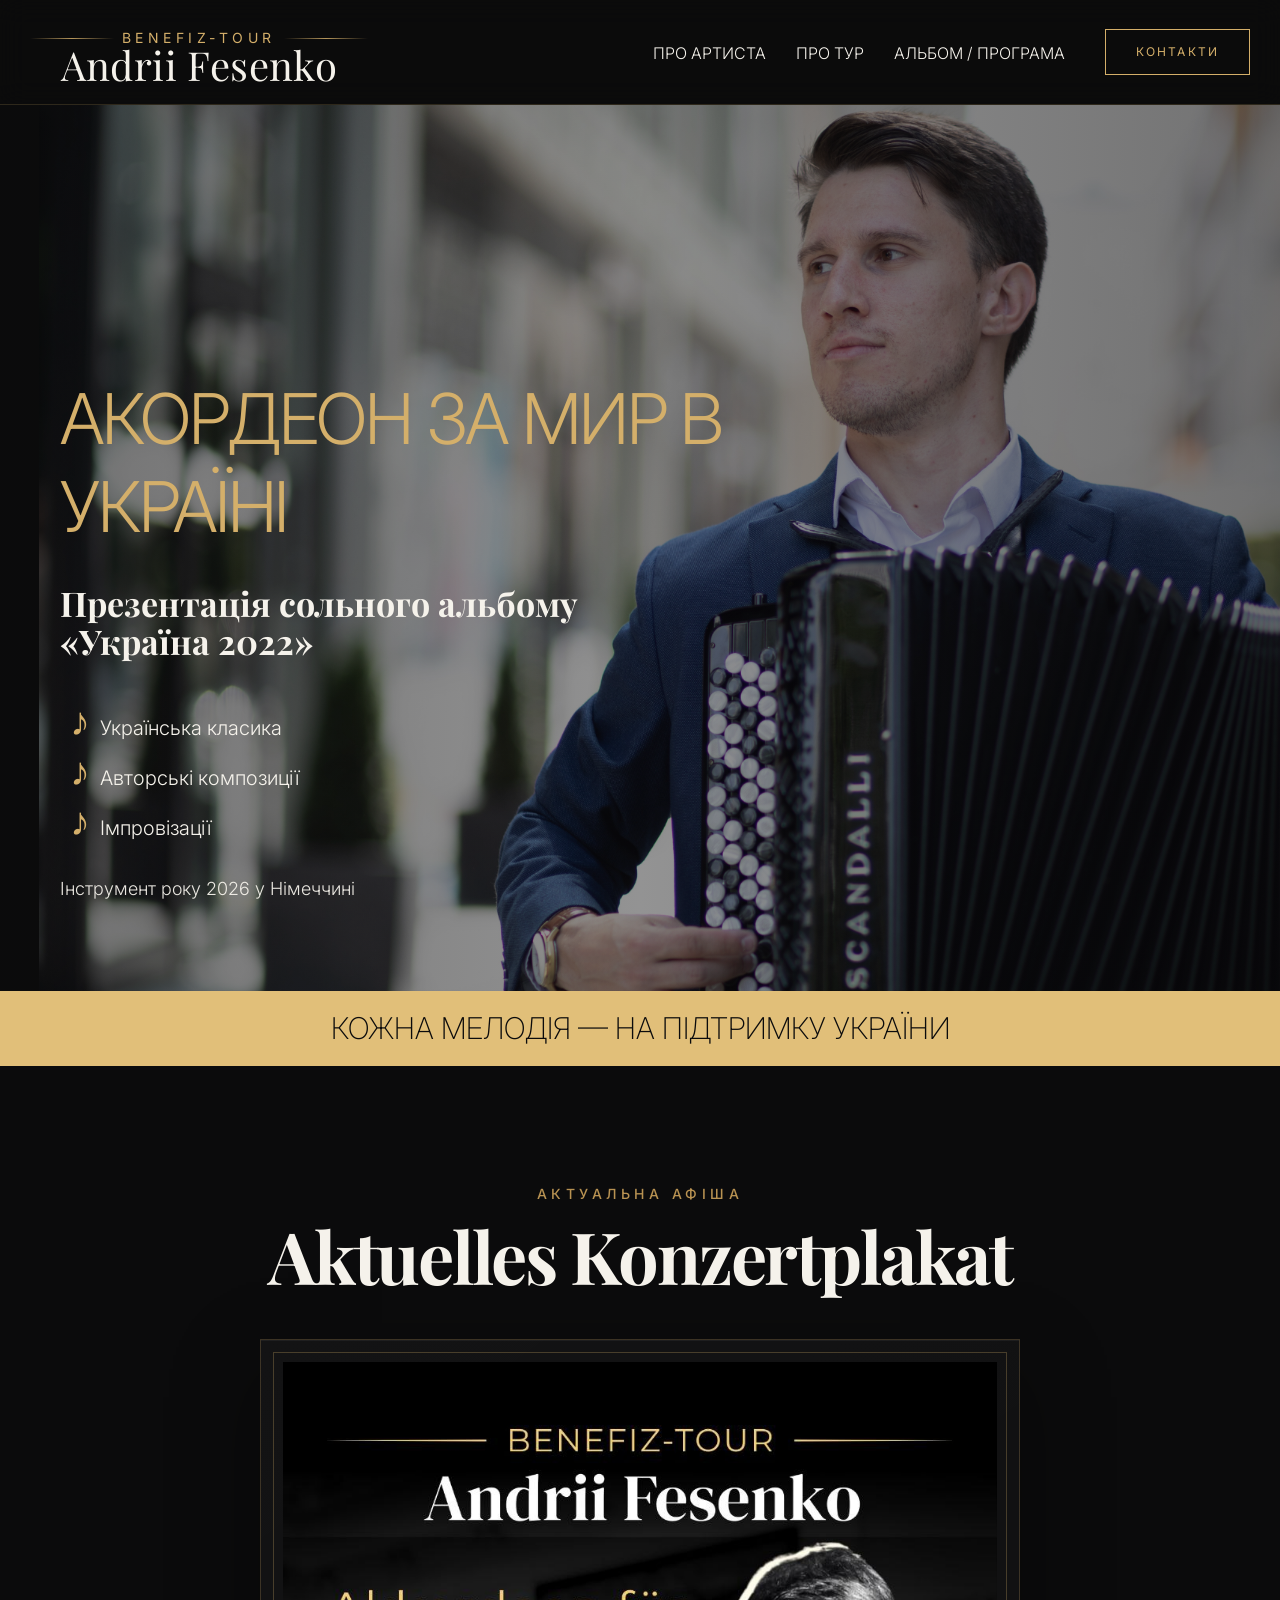
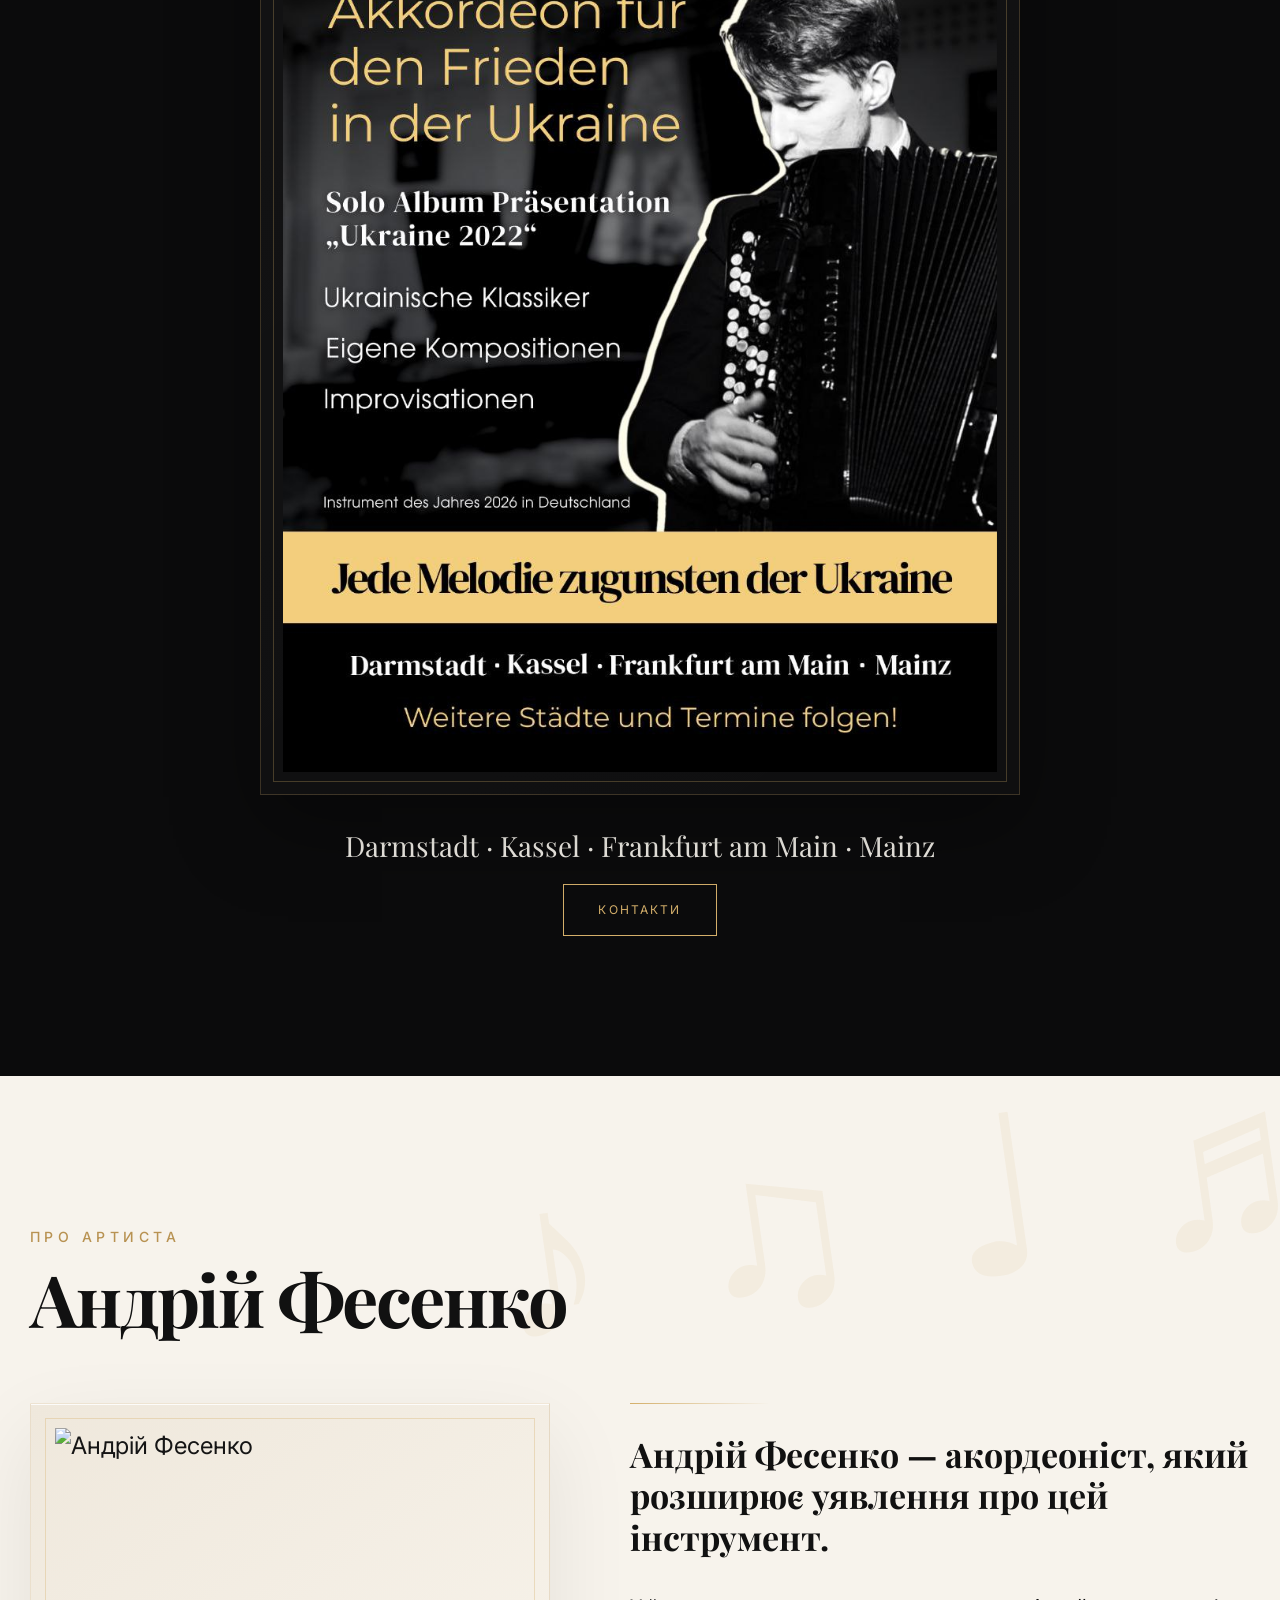
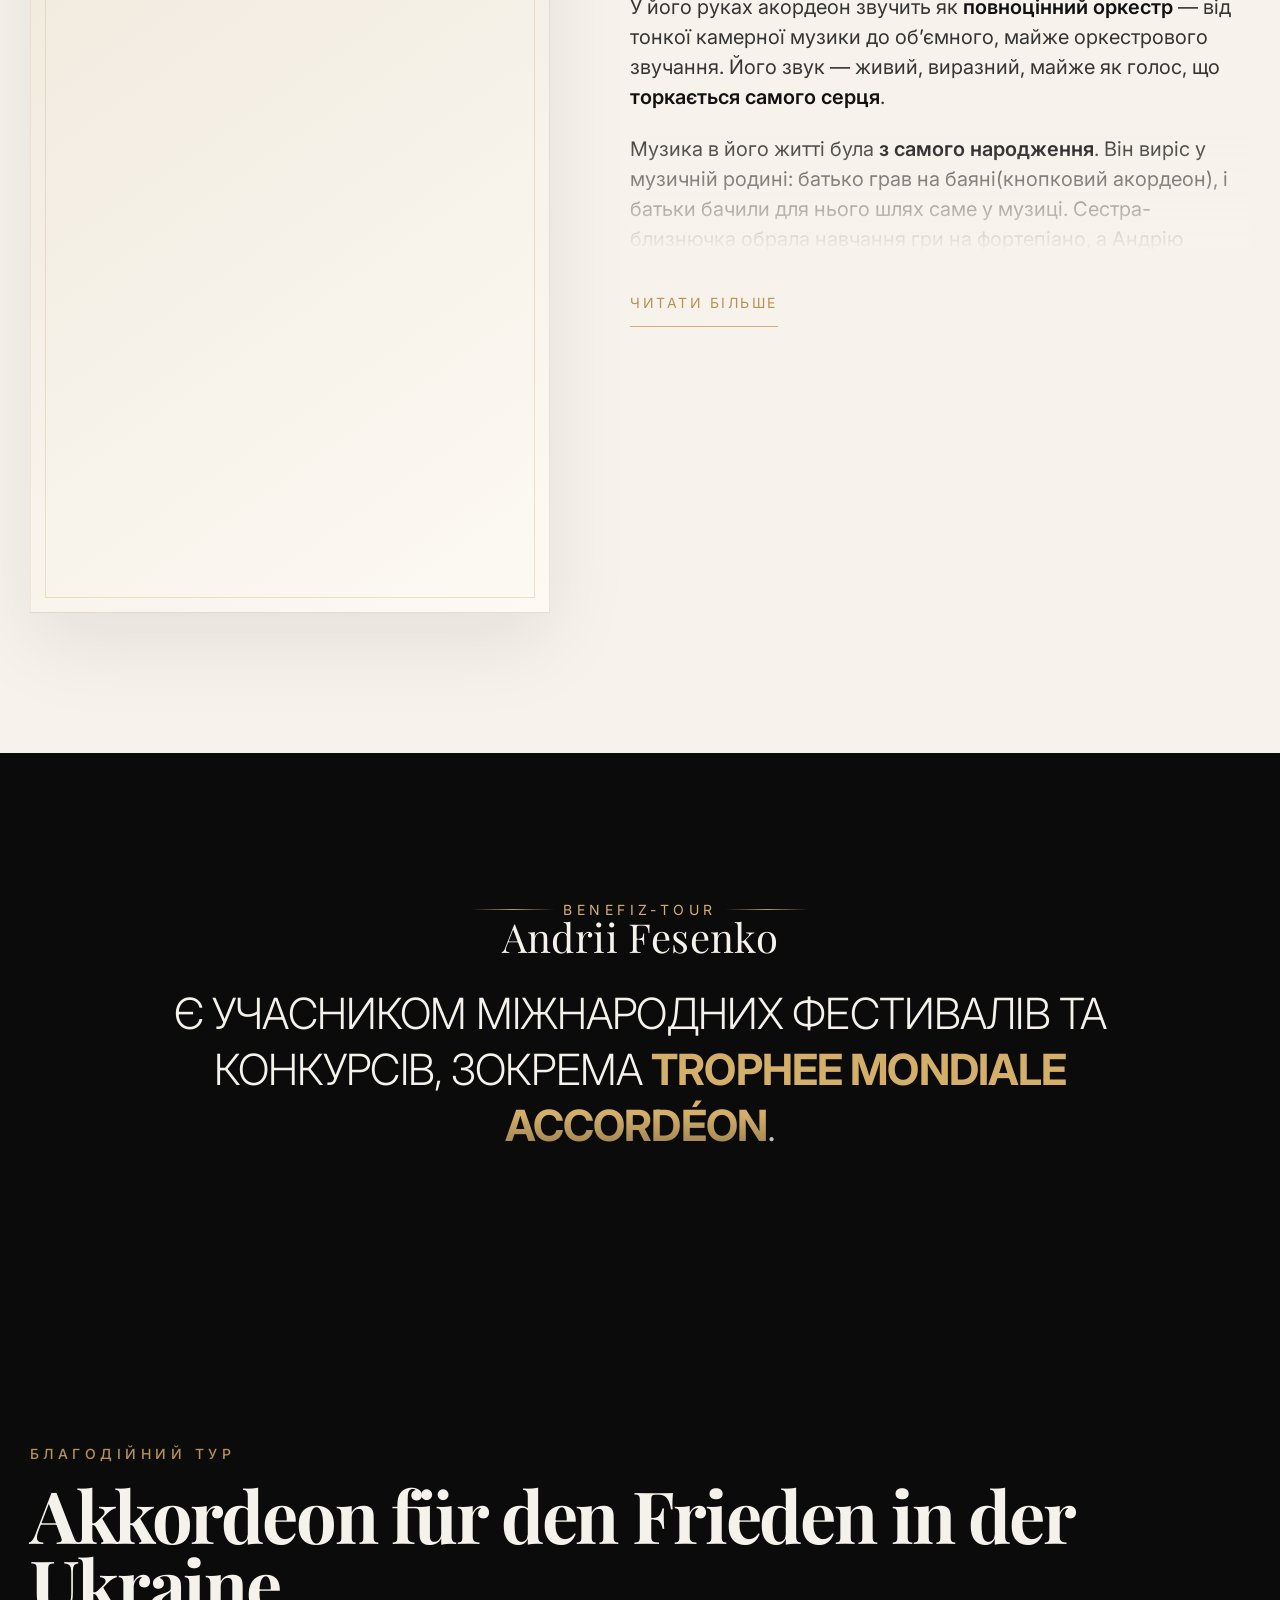
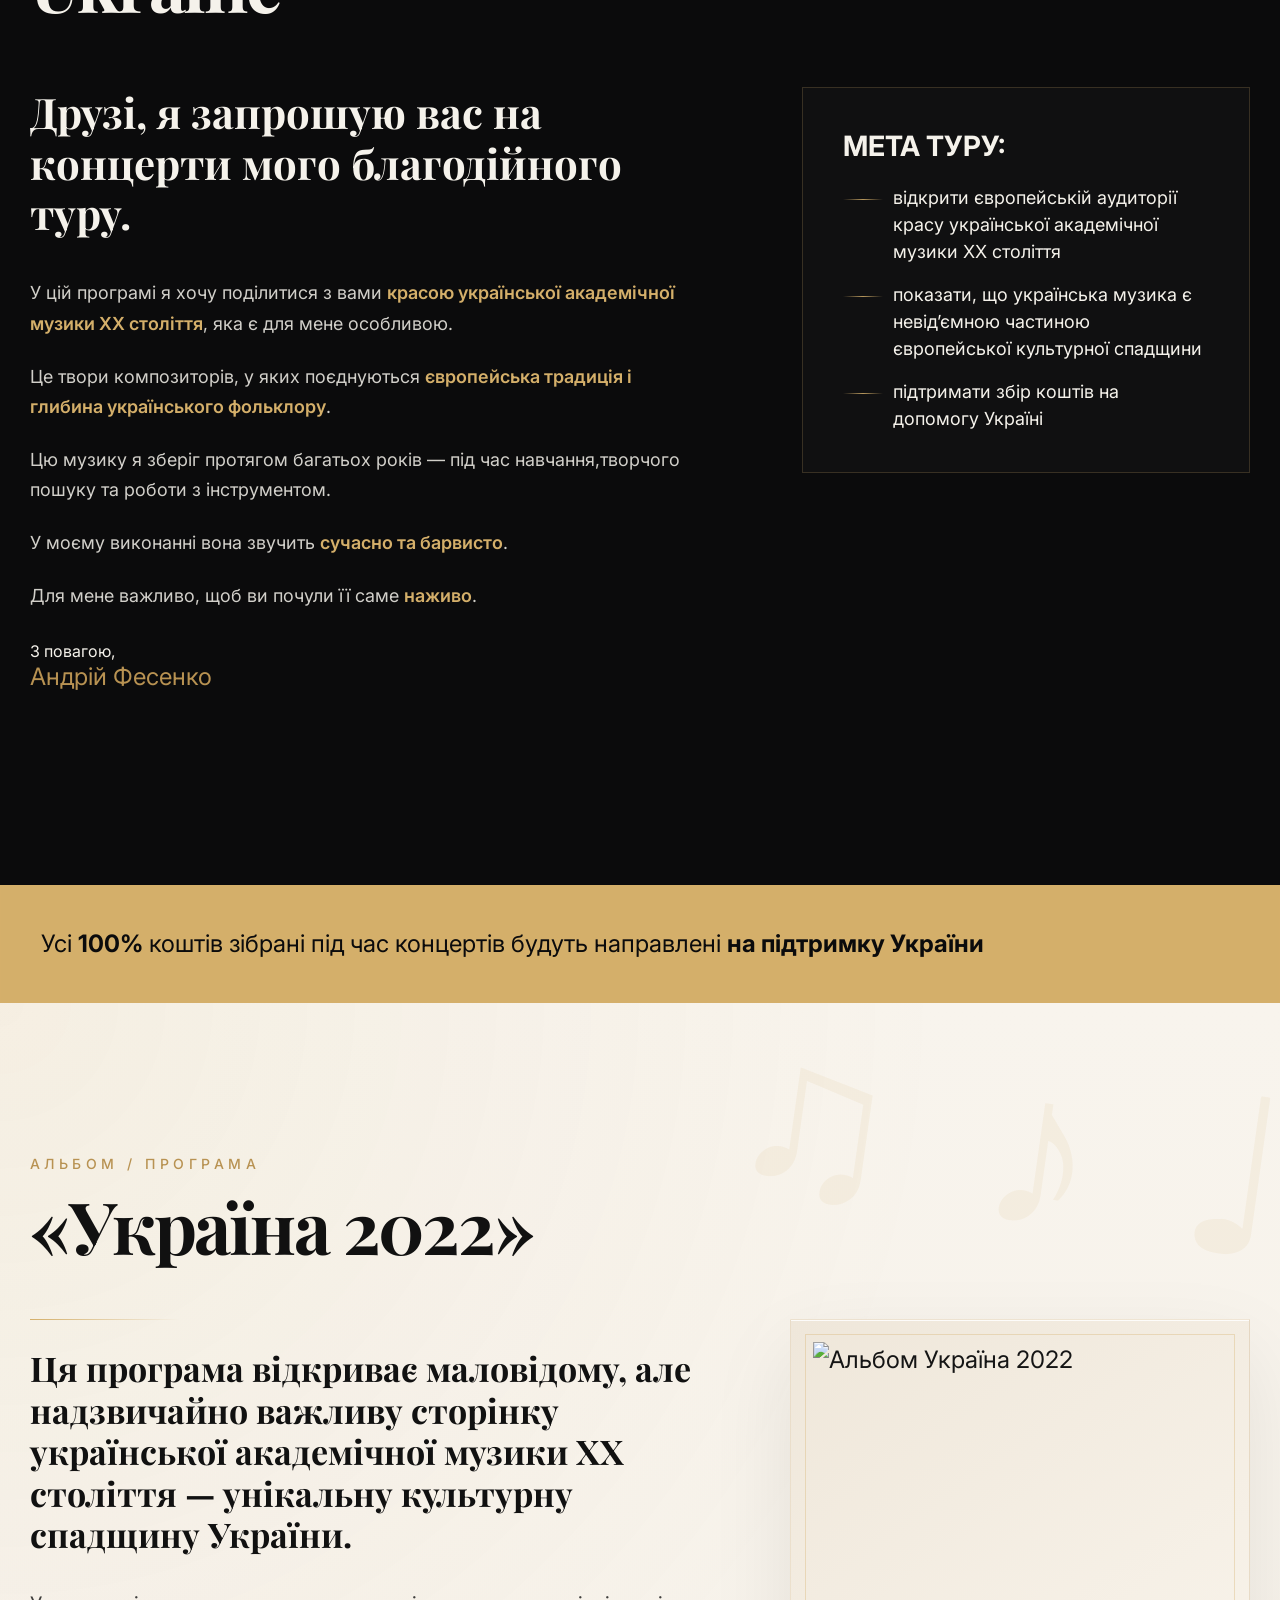
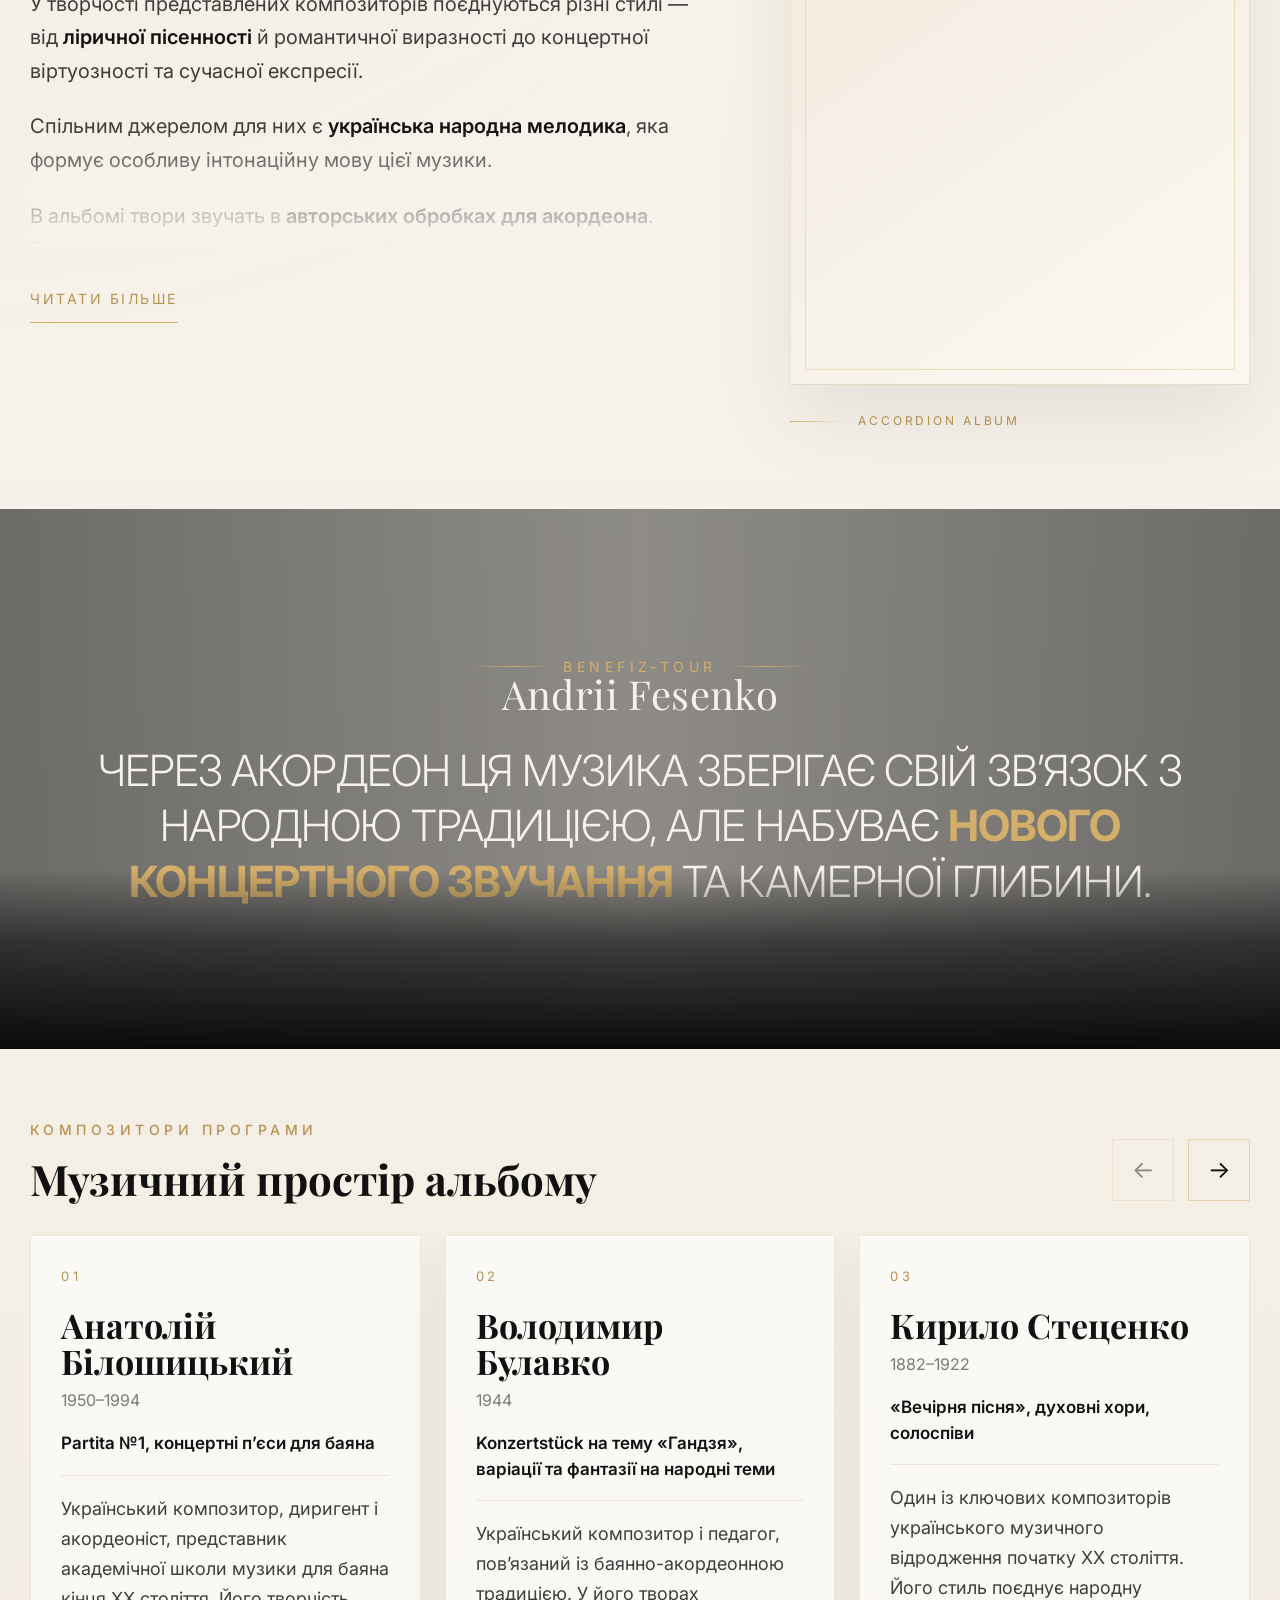
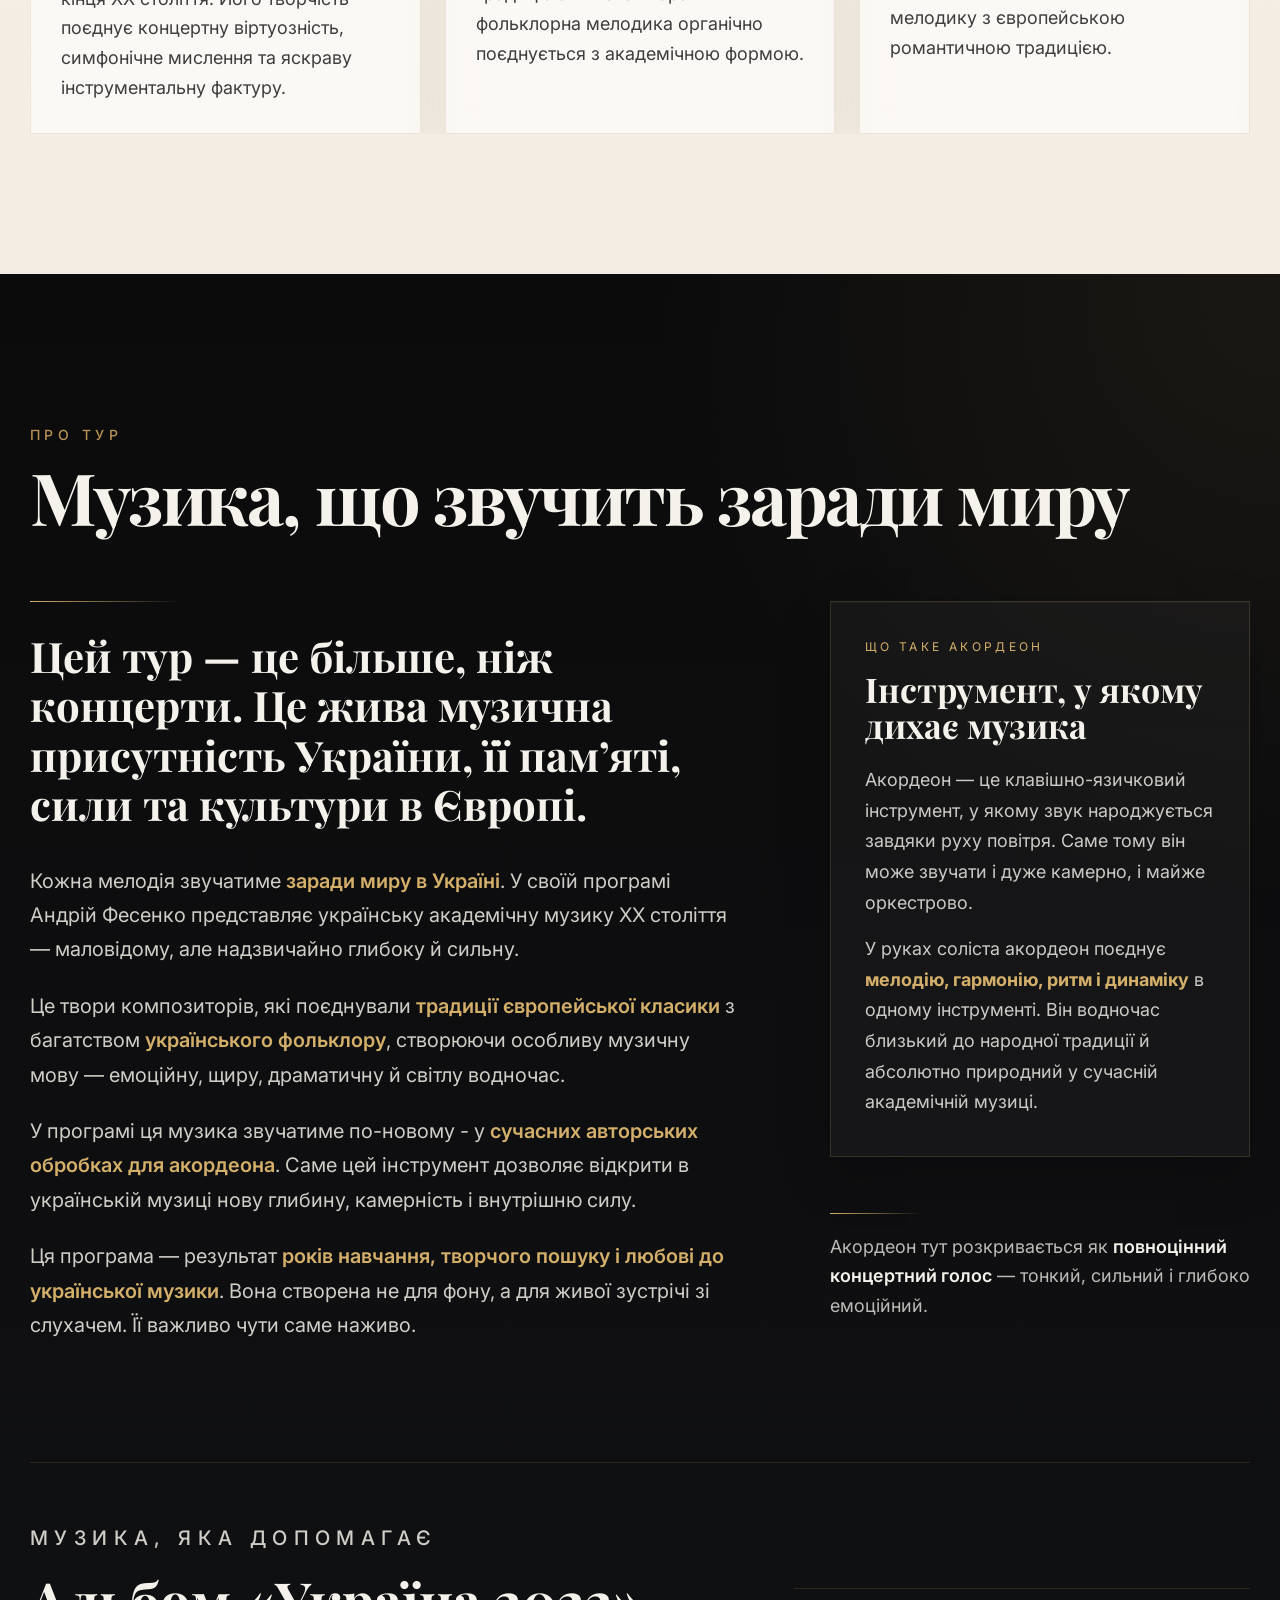
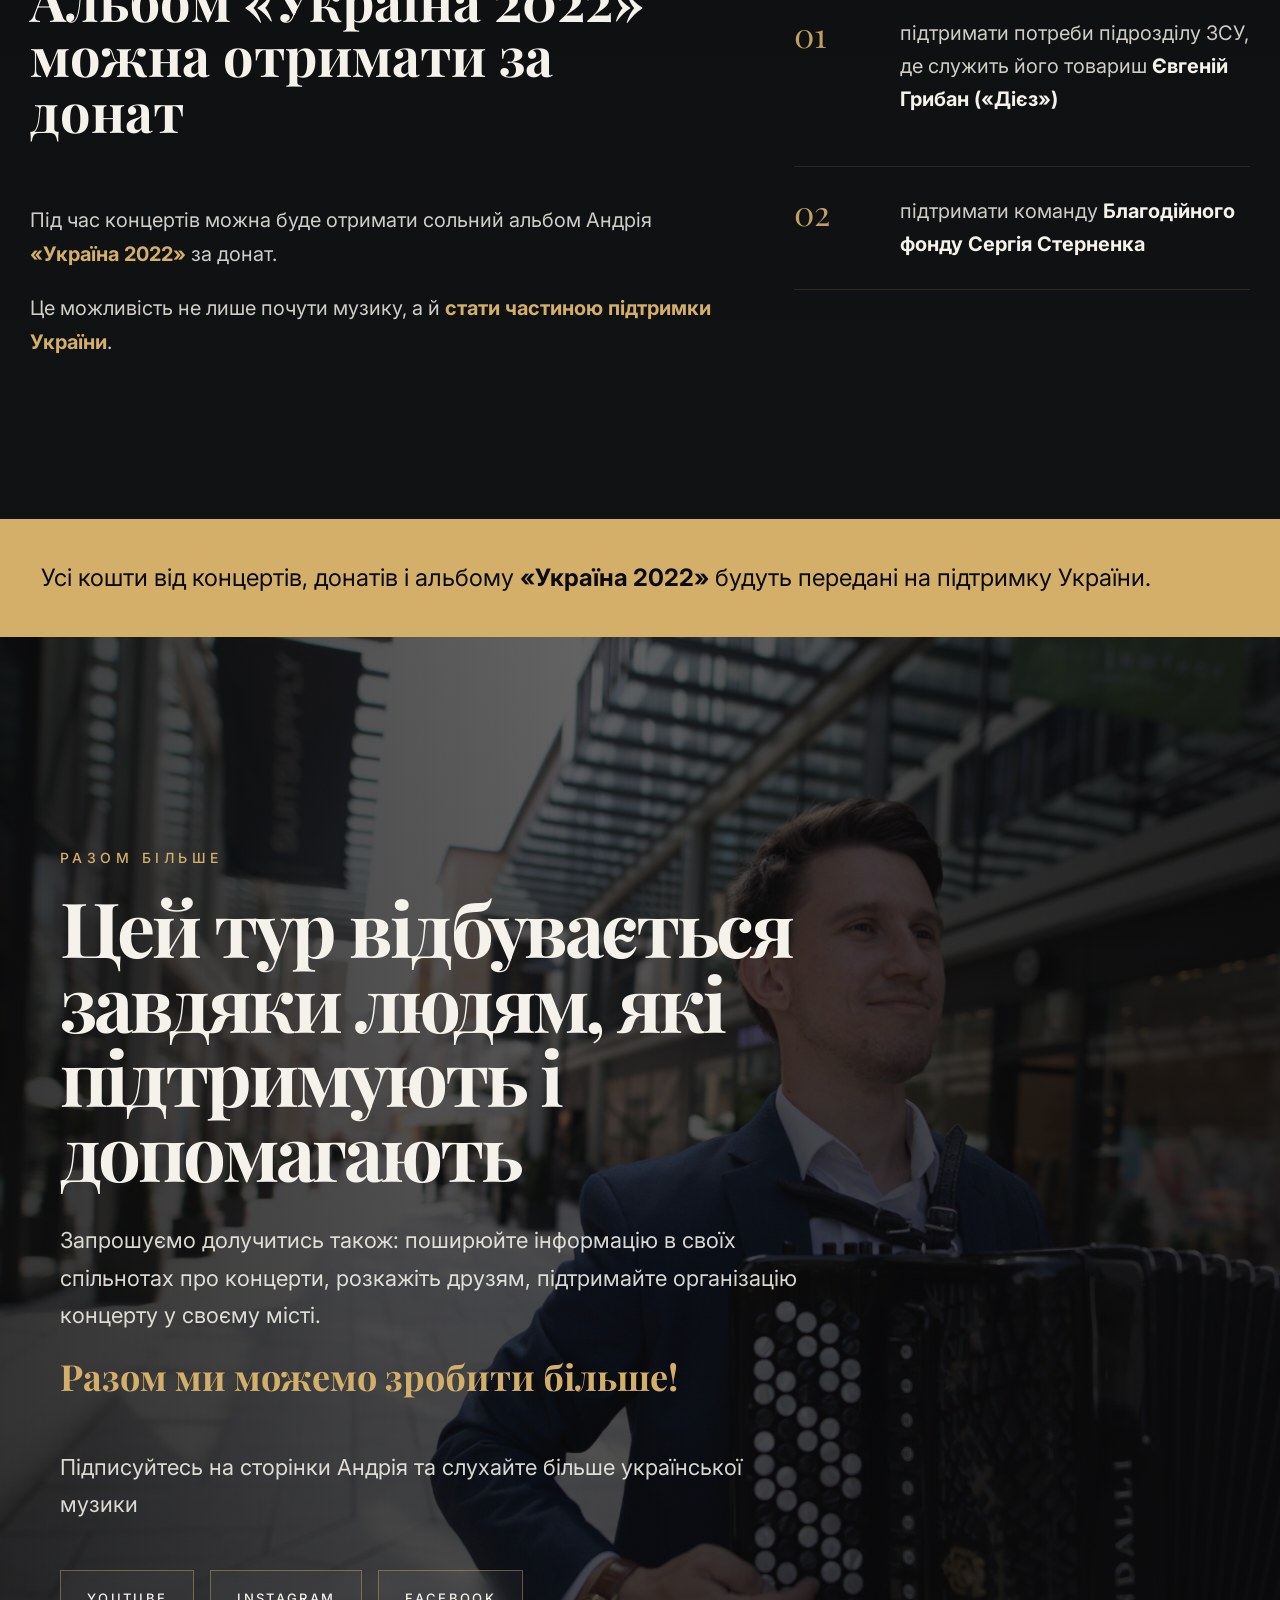
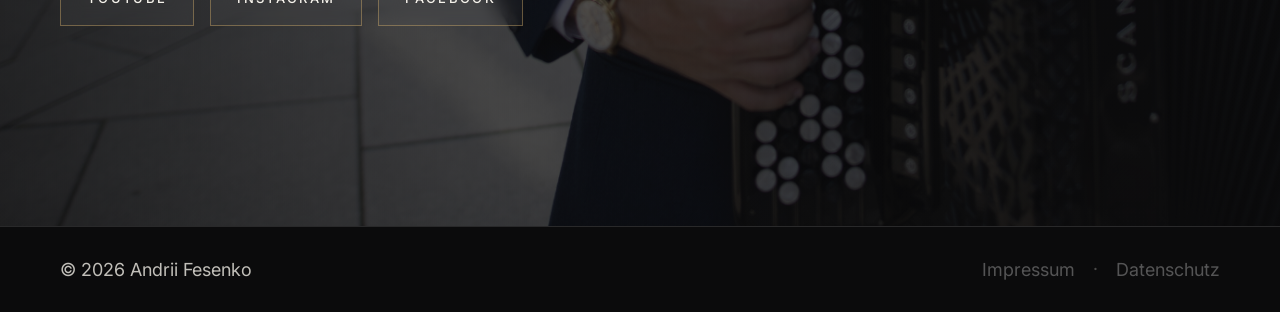
==== commit 48acc7bd: "Update index.html" ====
--- a/index.html
+++ b/index.html
@@ -73,14 +73,6 @@
 
       <div class="hero__container">
         <div class="hero__content">
-          <!-- <div class="hero__topline">
-            <span class="hero__line"></span>
-            <span class="hero__label">Благодійний тур</span>
-            <span class="hero__line"></span>
-          </div>
-
-          <h1 class="hero__name">Андрій Фесенко</h1> -->
-
           <h2 class="hero__title">Акордеон за мир в Україні</h2>
 
           <p class="hero__subtitle">
@@ -89,21 +81,13 @@
           </p>
 
           <ul class="hero__list">
-            <li><span class="feature-icon">♪</span> Українська класика</li>
+            <li><span class="feature-icon">♪</span>Українська класика</li>
             <li><span class="feature-icon">♪</span>Авторські композиції</li>
             <li><span class="feature-icon">♪</span>Імпровізації</li>
           </ul>
 
           <p class="hero__note">Інструмент року 2026 у Німеччині</p>
         </div>
-
-        <!-- <div class="hero__image-wrap">
-          <img
-            src="img/Andrii.jpg"
-            alt="Андрій Фесенко з акордеоном"
-            class="hero__image"
-          />
-        </div> -->
       </div>
 
       <div class="hero__banner">Кожна мелодія — на підтримку України</div>
@@ -176,11 +160,11 @@
 
               <p>
                 Музика в його житті була <strong>з самого народження</strong>.
-                Він виріс у музичній родині: батько грав на баяні, і батьки
-                бачили для нього шлях саме у музиці. Сестра-близнючка обрала
-                навчання гри на фортепіано, а Андрію дістався баян діда —
-                інструмент, який дід придбав для батька, а згодом батько передав
-                його сину для перших занять вдома.
+                Він виріс у музичній родині: батько грав на баяні(кнопковий
+                акордеон), і батьки бачили для нього шлях саме у музиці.
+                Сестра-близнючка обрала навчання гри на фортепіано, а Андрію
+                дістався баян діда — інструмент, який дід придбав для батька, а
+                згодом батько передав його сину для перших занять вдома.
               </p>
 
               <p>
@@ -196,28 +180,28 @@
 
               <p>
                 Його програми розкривають акордеон як сольний інструмент — через
-                <strong
-                  >класичну музику, авторські транскрипції та сучасні
-                  інтерпретації</strong
-                >, поєднуючи віртуозну техніку з глибоким музичним відчуттям.
-              </p>
-
-              <p>
-                Андрій здобув музичну освіту в Києві та Німеччині: навчався у
-                Київській музичній школі, Київському інституті музики ім. Р. М.
-                Глієра та Національній музичній академії України (як акордеоніст
-                і диригент), а також в Академії музичного мистецтва в
-                Дармштадті, де завершив навчання як концертний виконавець і
+                <strong>класичну музику та авторські транскрипції</strong>,
+                поєднуючи віртуозну техніку з глибоким музичним відчуттям.
+              </p>
+
+              <p>
+                Андрій здобув музичну освіту в Україні та Німеччині: навчався у
+                Київській музичній школі №8, Київському інституті музики ім. Р.
+                М. Глієра та Національній музичній академії України (як
+                акордеоніст і диригент), а також в Академії музичного мистецтва
+                в Дармштадті, де завершив навчання як концертний виконавець і
                 педагог <strong>із найвищою відзнакою</strong>. Паралельно з
                 концертною діяльністю він
                 <strong>викладає музику дітям</strong>.
               </p>
 
               <p>
-                Він є учасником міжнародних конкурсів, зокрема світового
-                конкурсу акордеоністів
+                Він є учасником міжнародних фестивалів та конкурсів, зокрема
+                світового конкурсу акордеоністів
                 <strong>Trophee Mondiale Accordéon</strong>, а також
-                стипендіатом фонду <strong>Live Music Now</strong>.
+                стипендіатом фонду
+                <strong>Yehundi Menuhin Live Music Now e.V. (2019-2023)</strong
+                >.
               </p>
 
               <p>
@@ -232,8 +216,8 @@
                 музики ХХ століття — творів, у яких поєднуються
                 <strong>традиції європейської класики</strong> та
                 <strong>багатство українського фольклору</strong>. Це музика,
-                яку він збирав роками і яка в його інтерпретаціях звучить
-                <strong>сучасно, барвисто і по-новому</strong>.
+                яку він зберіг за роки навчання і яка в його виконанні
+                <strong>звучить сучасно та барвисто.</strong>.
               </p>
             </div>
 
@@ -259,9 +243,8 @@
       </div>
       <div class="artist-quote__content">
         <p class="artist-quote__text">
-          Є учасником міжнародних конкурсів, зокрема
-          <strong>Trophee Mondiale Accordéon</strong>,<br />
-          а також стипендіатом фонду <strong>Live Music Now</strong>.
+          Є учасником міжнародних фестивалів та конкурсів, зокрема
+          <strong>Trophee Mondiale Accordéon</strong>.
         </p>
       </div>
     </section>
@@ -298,12 +281,12 @@
               </p>
 
               <p>
-                Цю музику я збирав протягом багатьох років — під час
+                Цю музику я зберіг протягом багатьох років — під час
                 навчання,творчого пошуку та роботи з інструментом.
               </p>
 
               <p>
-                У моїх авторських обробках вона звучить
+                У моєму виконанні вона звучить
                 <strong>сучасно та барвисто</strong>.
               </p>
 
@@ -341,8 +324,9 @@
     </section>
     <div class="tour__card tour__card--accent">
       <p>
-        Усі 100% коштів зібрані під час концертів будуть направлені на
-        <strong>підтримку України</strong>
+        Усі <strong>100%</strong> коштів зібрані під час концертів будуть
+        направлені
+        <strong>на підтримку України</strong>
       </p>
     </div>
 
@@ -396,9 +380,8 @@
               </p>
 
               <p class="album__text-accent">
-                Українська музика ХХ століття — це поєднання традиції та
-                сучасності. У цих інтерпретаціях вона звучить сучасно та
-                говорить зі слухачем мовою музики.
+                Українська музика ХХ століття — це жива історія, яка звучить
+                сучасно та говорить зі слухачем мовою музики.
               </p>
             </div>
             <div class="album__actions">
@@ -438,8 +421,8 @@
         <div class="artist-quote__content">
           <p class="artist-quote__text">
             Через акордеон ця музика зберігає свій зв’язок з народною традицією,
-            але набуває <strong>нової концертної сили</strong>, камерної глибини
-            та сучасної інтонації.
+            але набуває <strong>нового концертного звучання</strong> та камерної
+            глибини.
           </p>
         </div>
       </div>
@@ -489,7 +472,7 @@
               <article class="album-card">
                 <span class="album-card__index">02</span>
                 <h4 class="album-card__name">Володимир Булавко</h4>
-                <p class="album-card__years">1930–2008</p>
+                <p class="album-card__years">1944</p>
                 <p class="album-card__works">
                   Konzertstück на тему «Гандзя», варіації та фантазії на народні
                   теми
@@ -541,6 +524,21 @@
                   виразністю та глибоким зв’язком із народною традицією.
                 </p>
               </article>
+
+              <article class="album-card">
+                <span class="album-card__index">06</span>
+                <h4 class="album-card__name">Яшкевич Іван</h4>
+                <p class="album-card__years">1923–2000</p>
+                <p class="album-card__works">
+                  Концертна обробка «Вечірня пісня» В. Стеценка, Київ, 1970
+                </p>
+                <p class="album-card__text">
+                  Український композитор, баяніст і педагог. Автор оригінальних
+                  творів і концертних обробок для баяна, зокрема віртуозних
+                  аранжувань відомих українських та західноєвропейських
+                  композицій.
+                </p>
+              </article>
             </div>
           </div>
         </div>
@@ -579,7 +577,7 @@
               </p>
 
               <p>
-                У програмі ця музика звучатиме сучасно та по-новому - у
+                У програмі ця музика звучатиме по-новому - у
                 <strong>сучасних авторських обробках для акордеона</strong>.
                 Саме цей інструмент дозволяє відкрити в українській музиці нову
                 глибину, камерність і внутрішню силу.
@@ -588,7 +586,8 @@
               <p>
                 Ця програма — результат
                 <strong
-                  >років навчання, пошуку і любові до української музики</strong
+                  >років навчання, творчого пошуку і любові до української
+                  музики</strong
                 >. Вона створена не для фону, а для живої зустрічі зі слухачем.
                 Її важливо чути саме наживо.
               </p>
@@ -687,8 +686,8 @@
           <div class="contacts-hero__text">
             <p>
               Запрошуємо долучитись також: поширюйте інформацію в своїх
-              спільнотах про концерти, розкажіть друзям, допоможіть з
-              організацією концерту у своєму місті.
+              спільнотах про концерти, розкажіть друзям, підтримайте організацію
+              концерту у своєму місті.
             </p>
 
             <p class="contacts-hero__accent">Разом ми можемо зробити більше!</p>
--- a/style.css
+++ b/style.css
@@ -2928,7 +2928,7 @@
 .contacts__legal-link {
   font-size: 18px;
   line-height: 1.4;
-  color: #f5f2eb;
+  color: rgba(255, 255, 255, 0.3);
   transition:
     color 0.3s ease,
     opacity 0.3s ease;
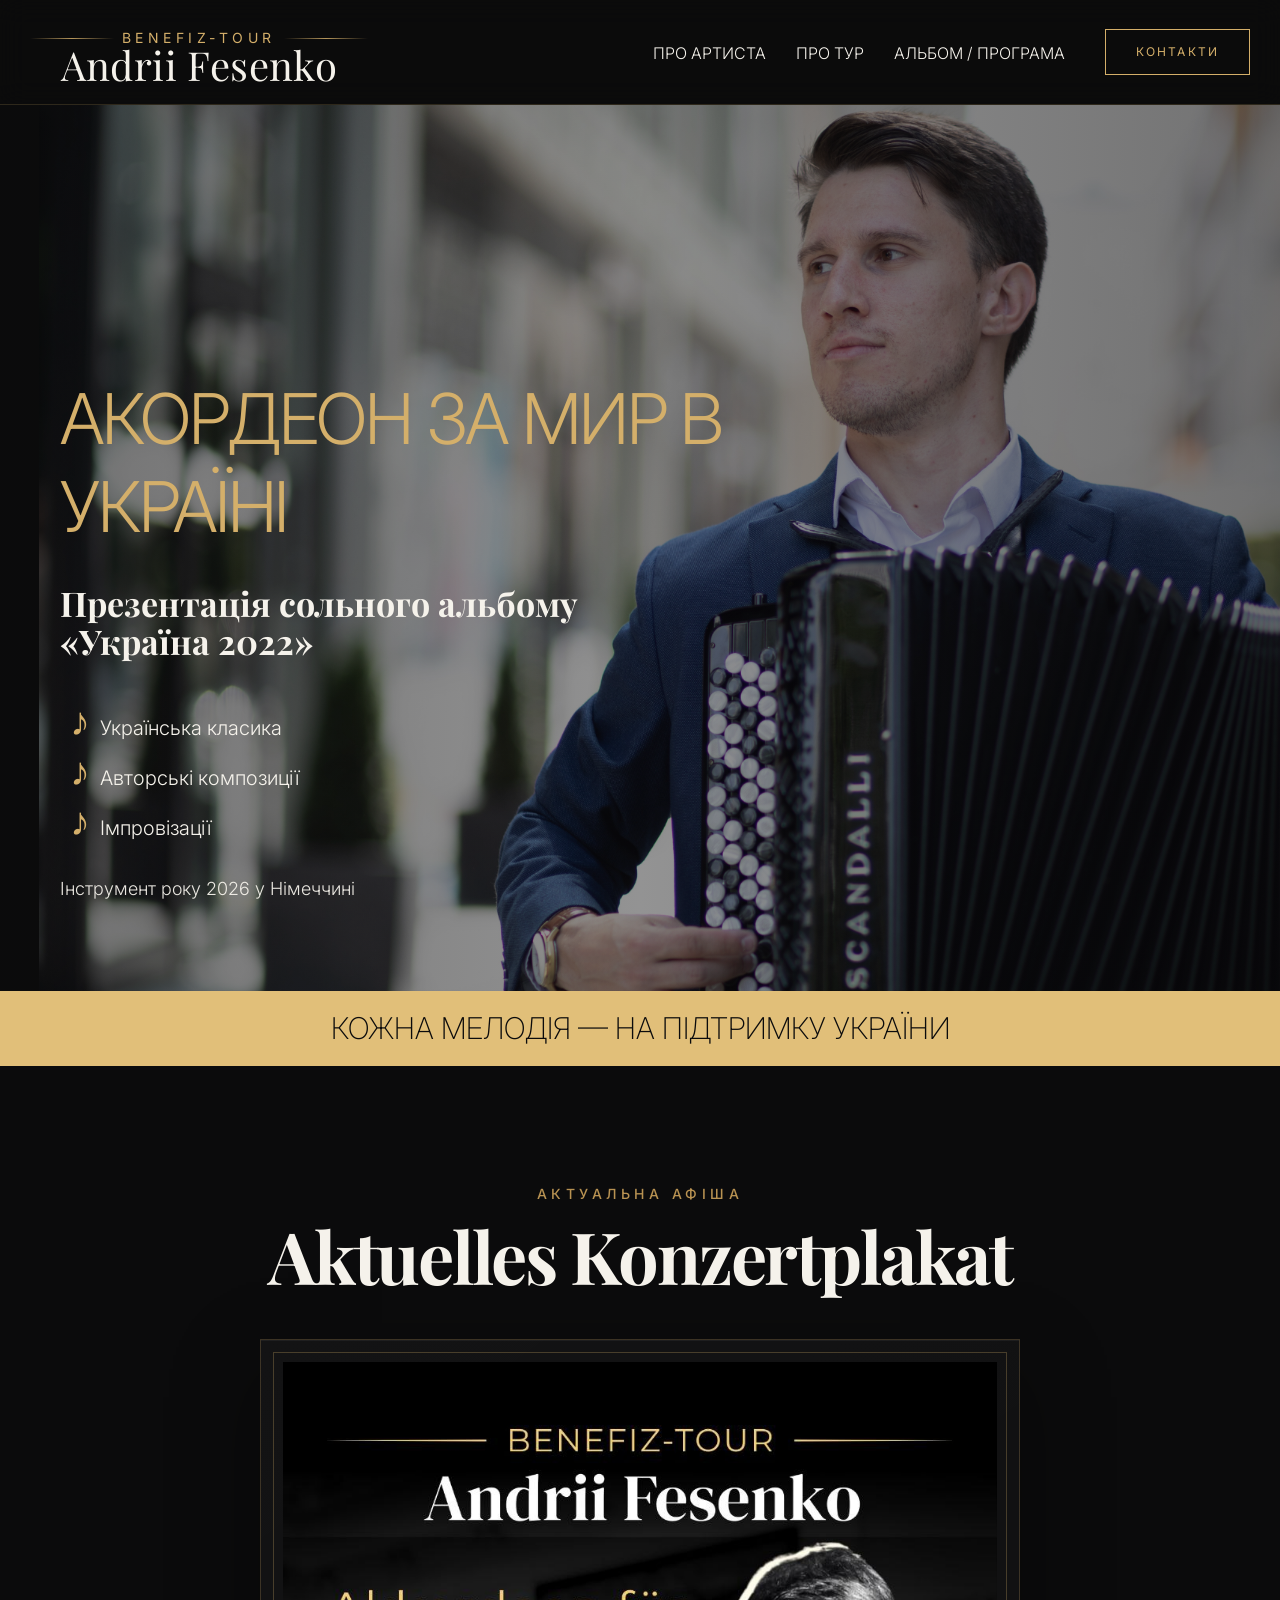
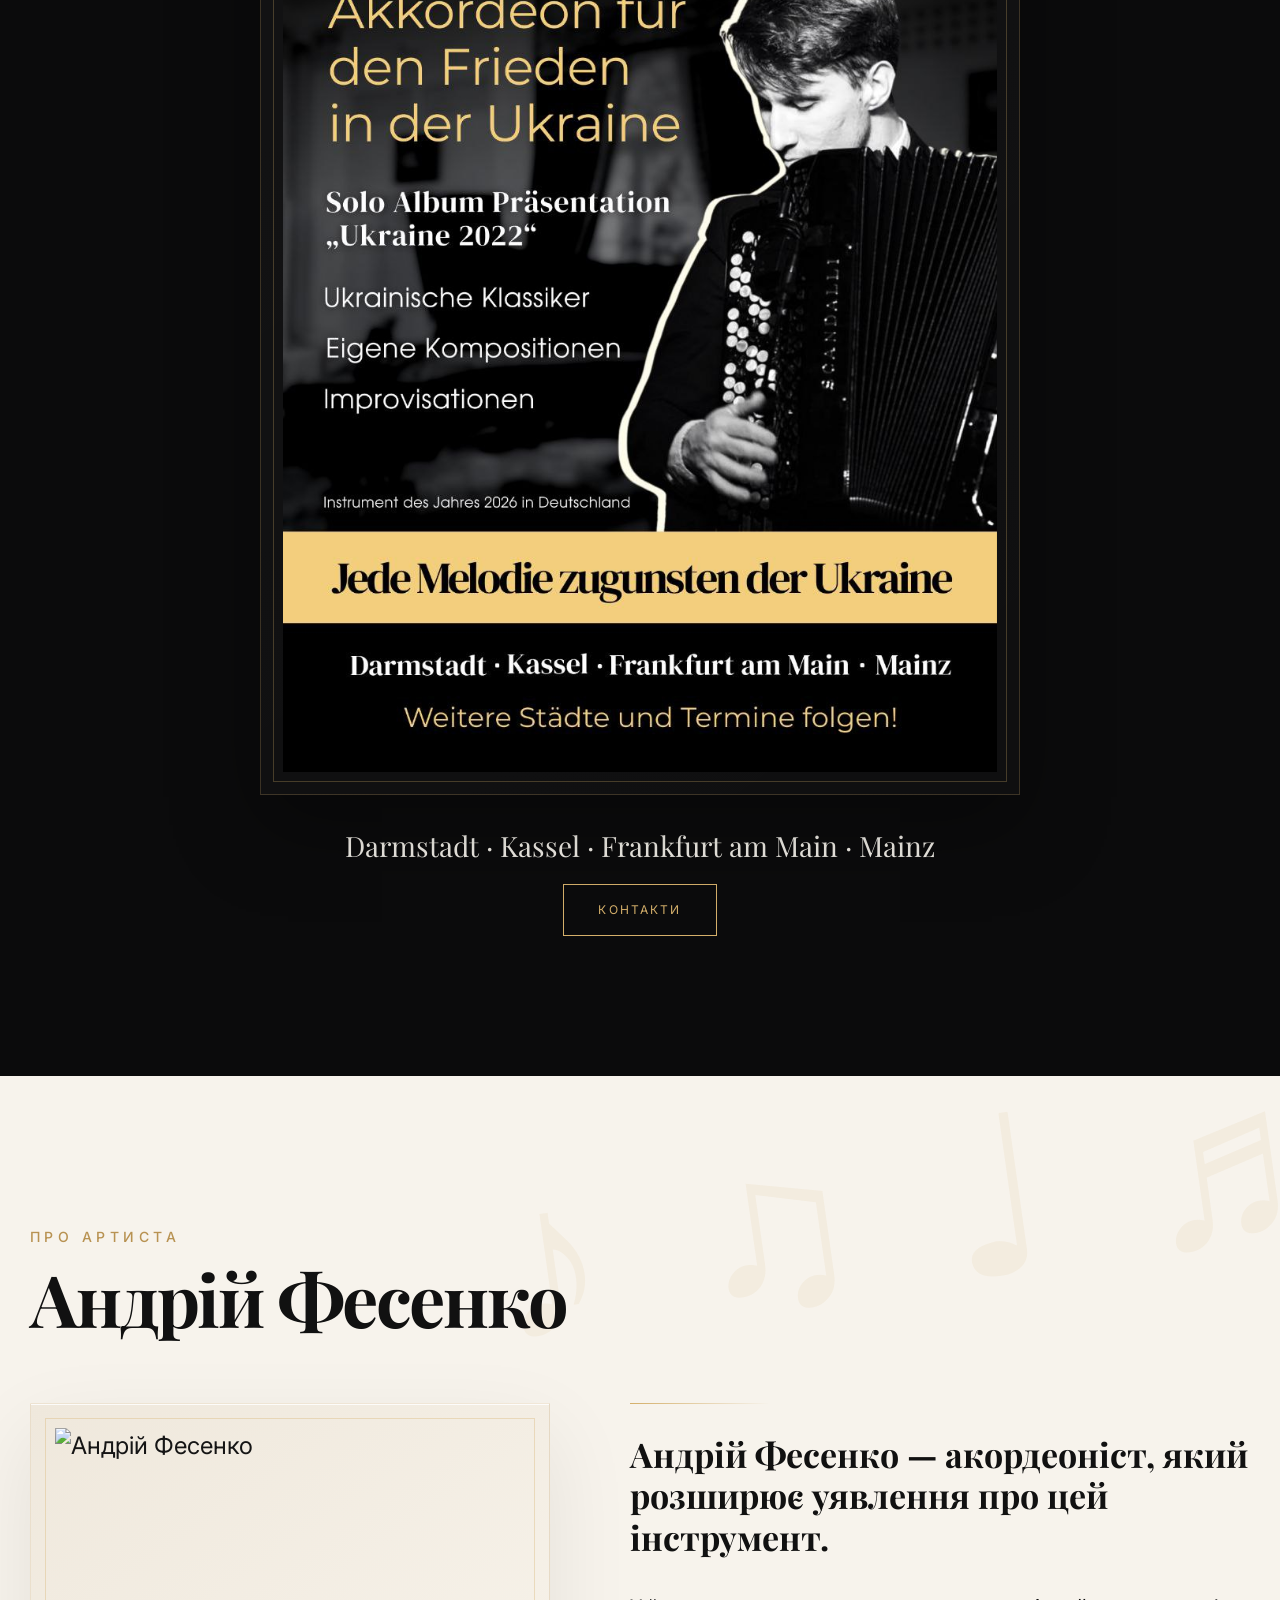
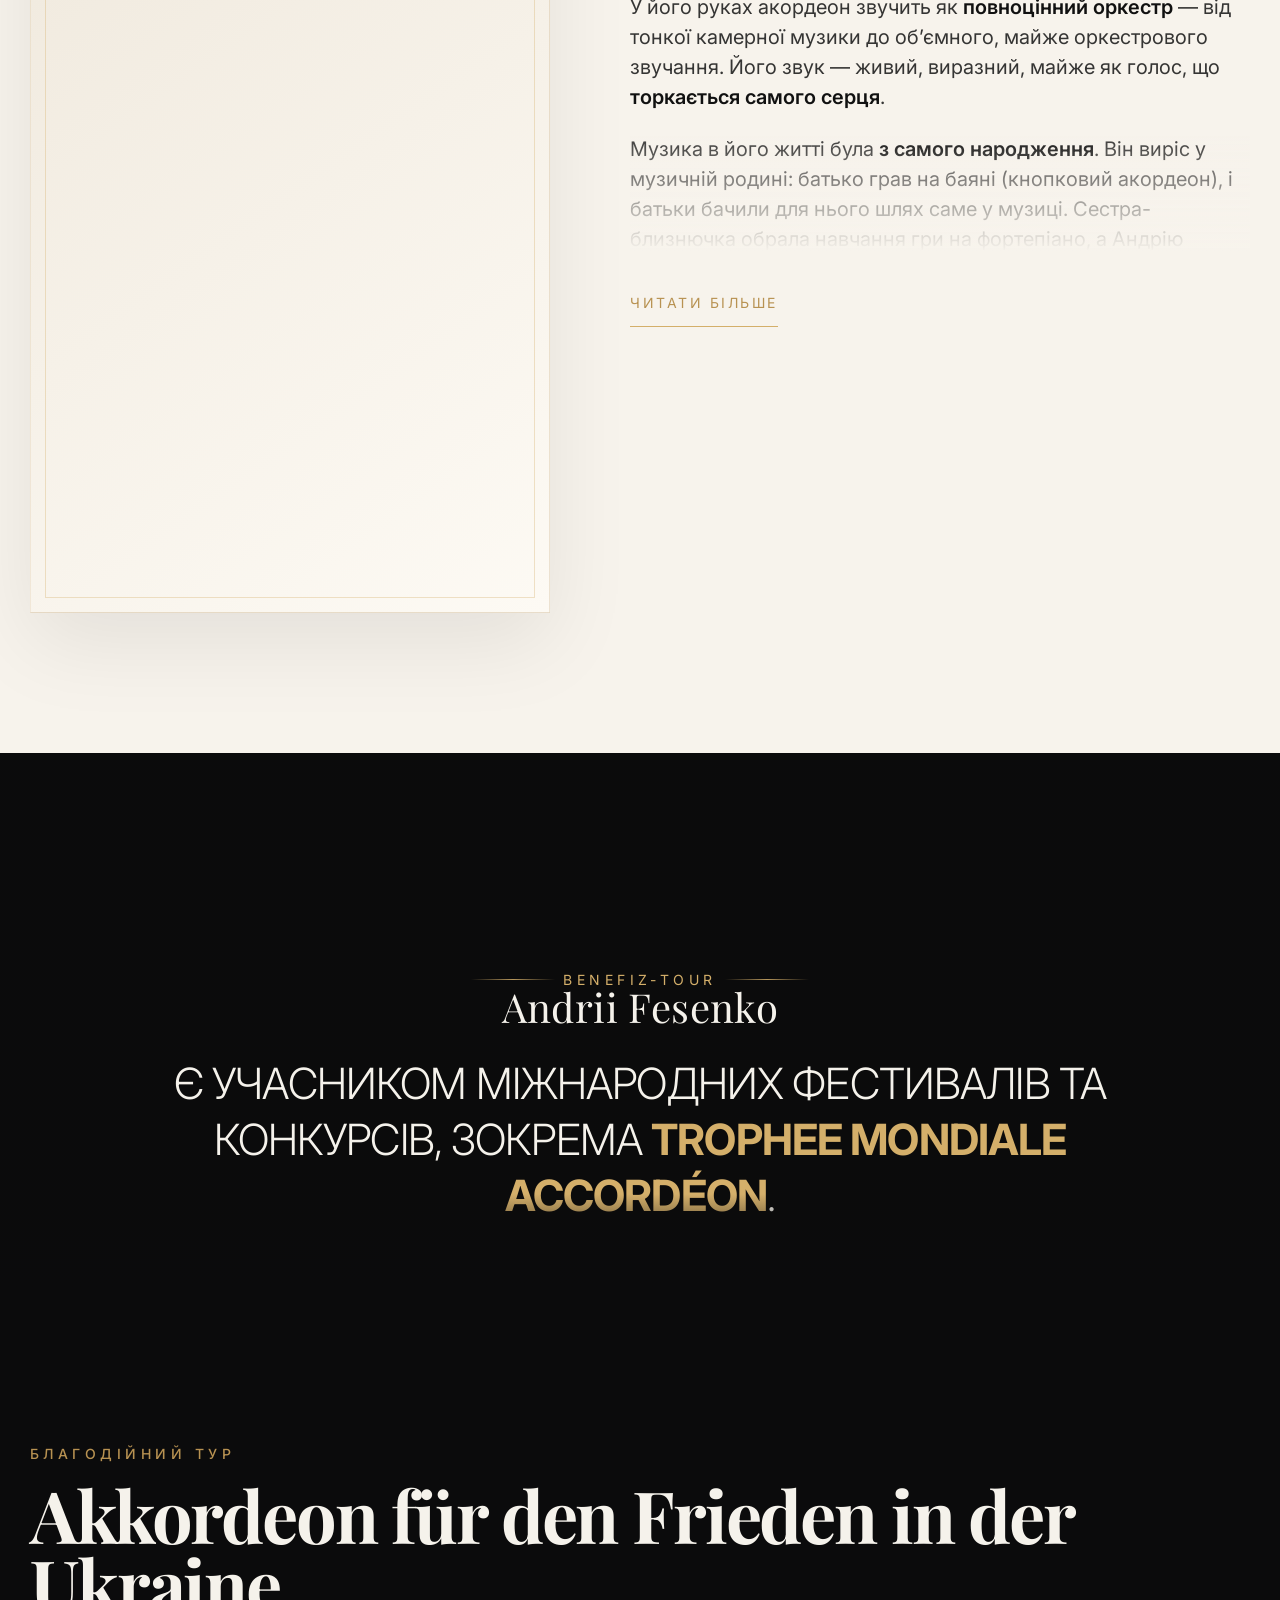
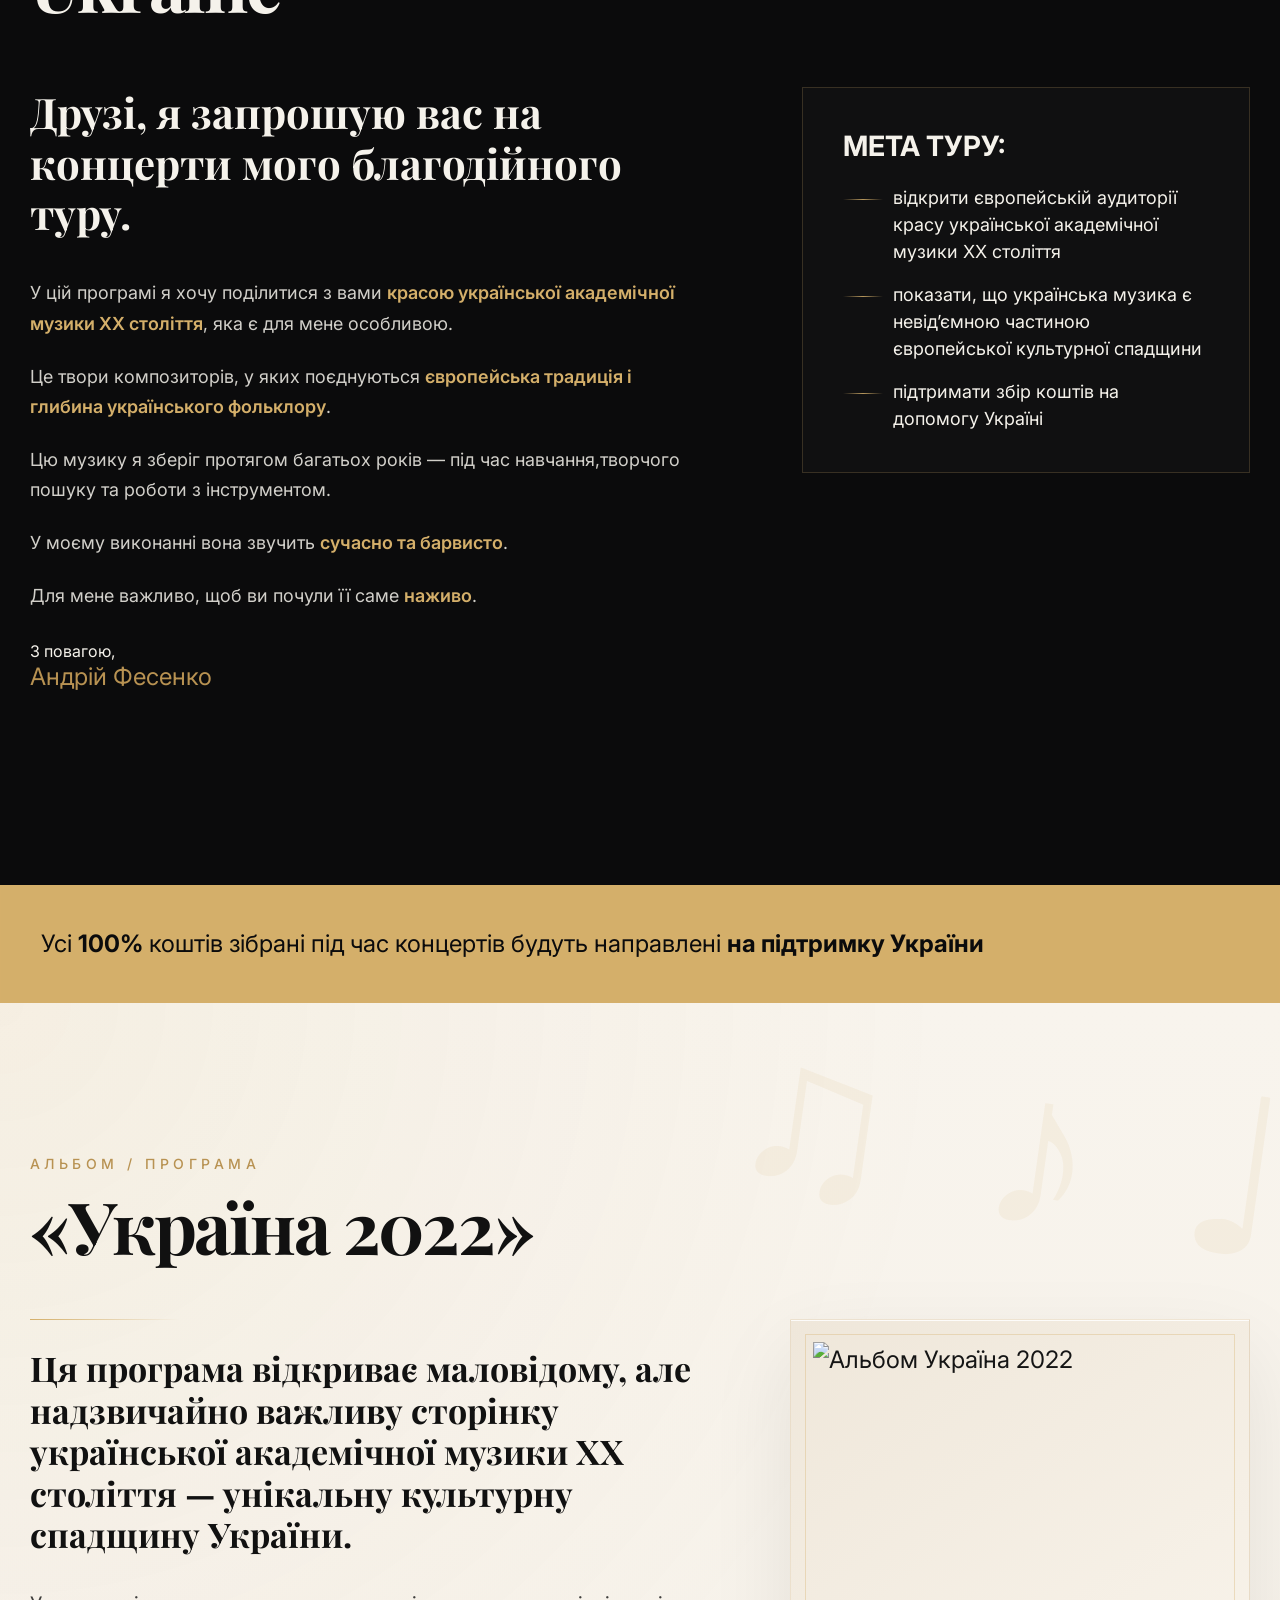
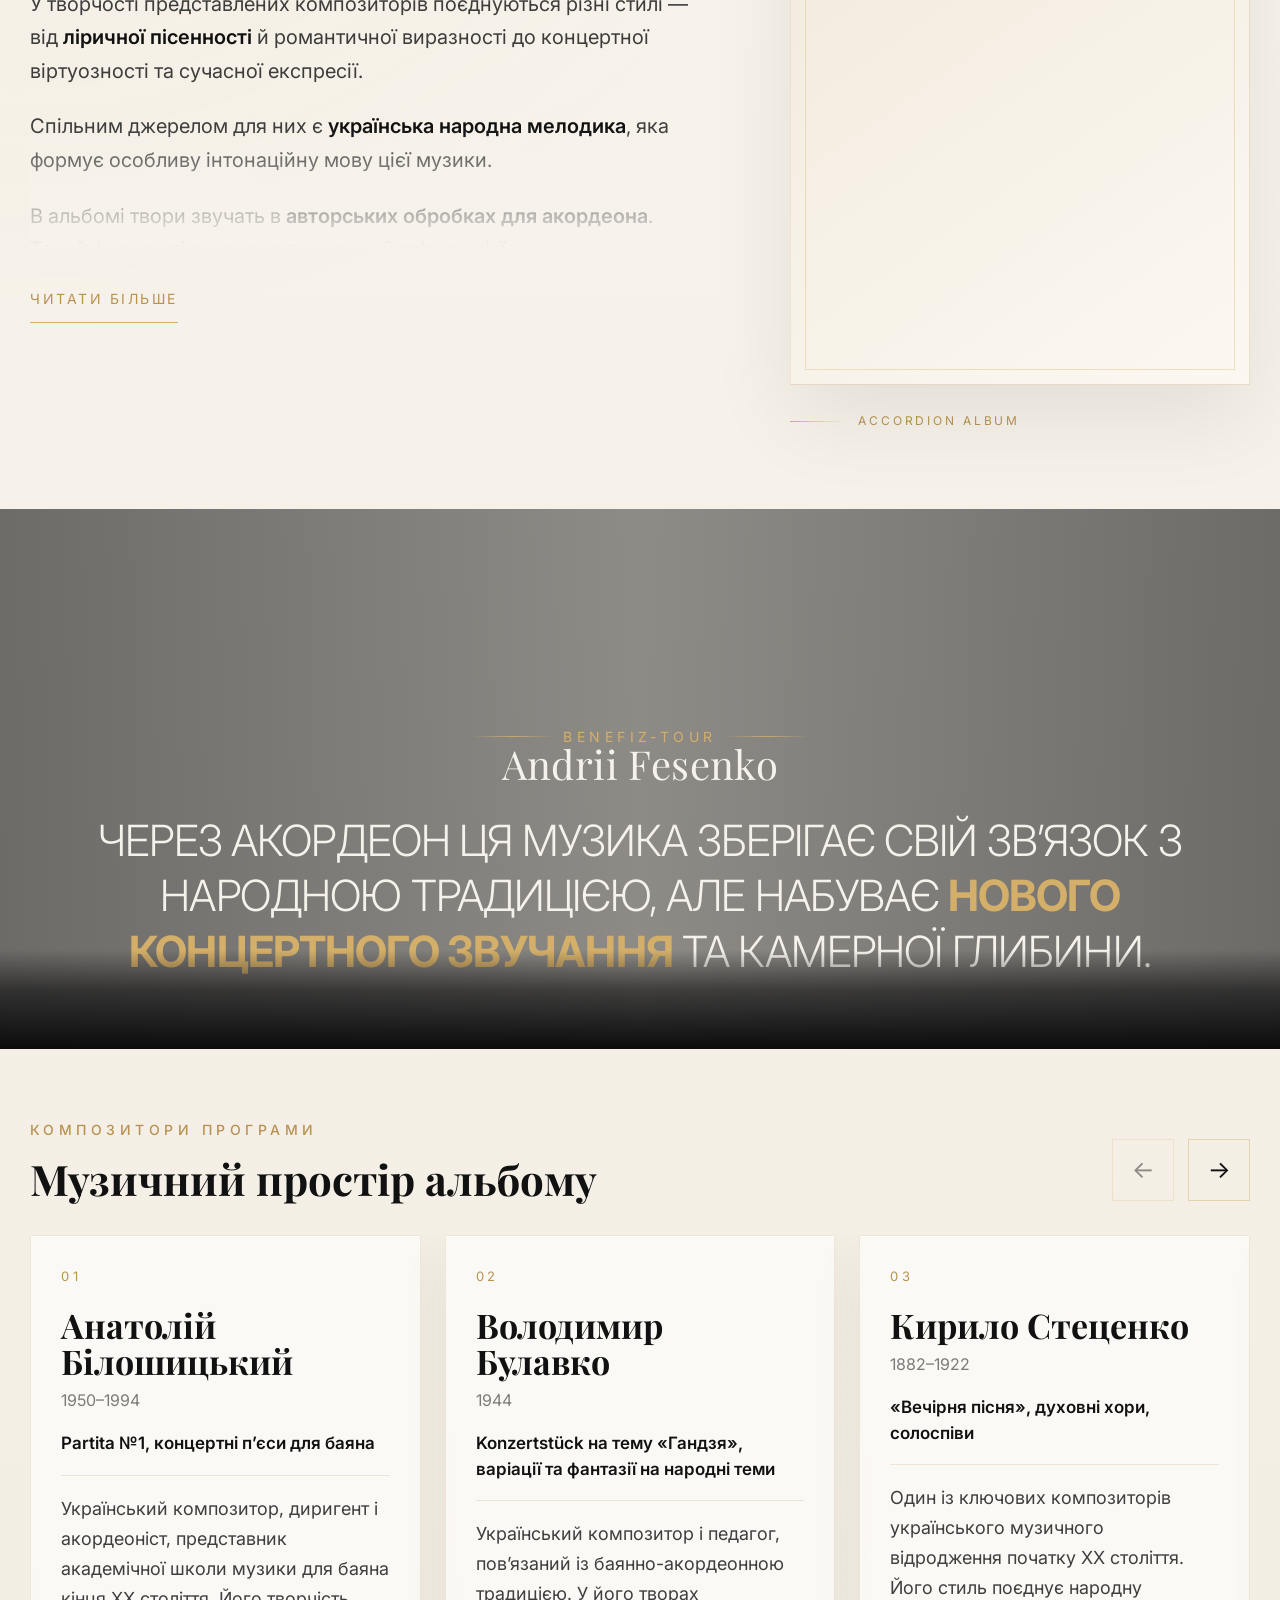
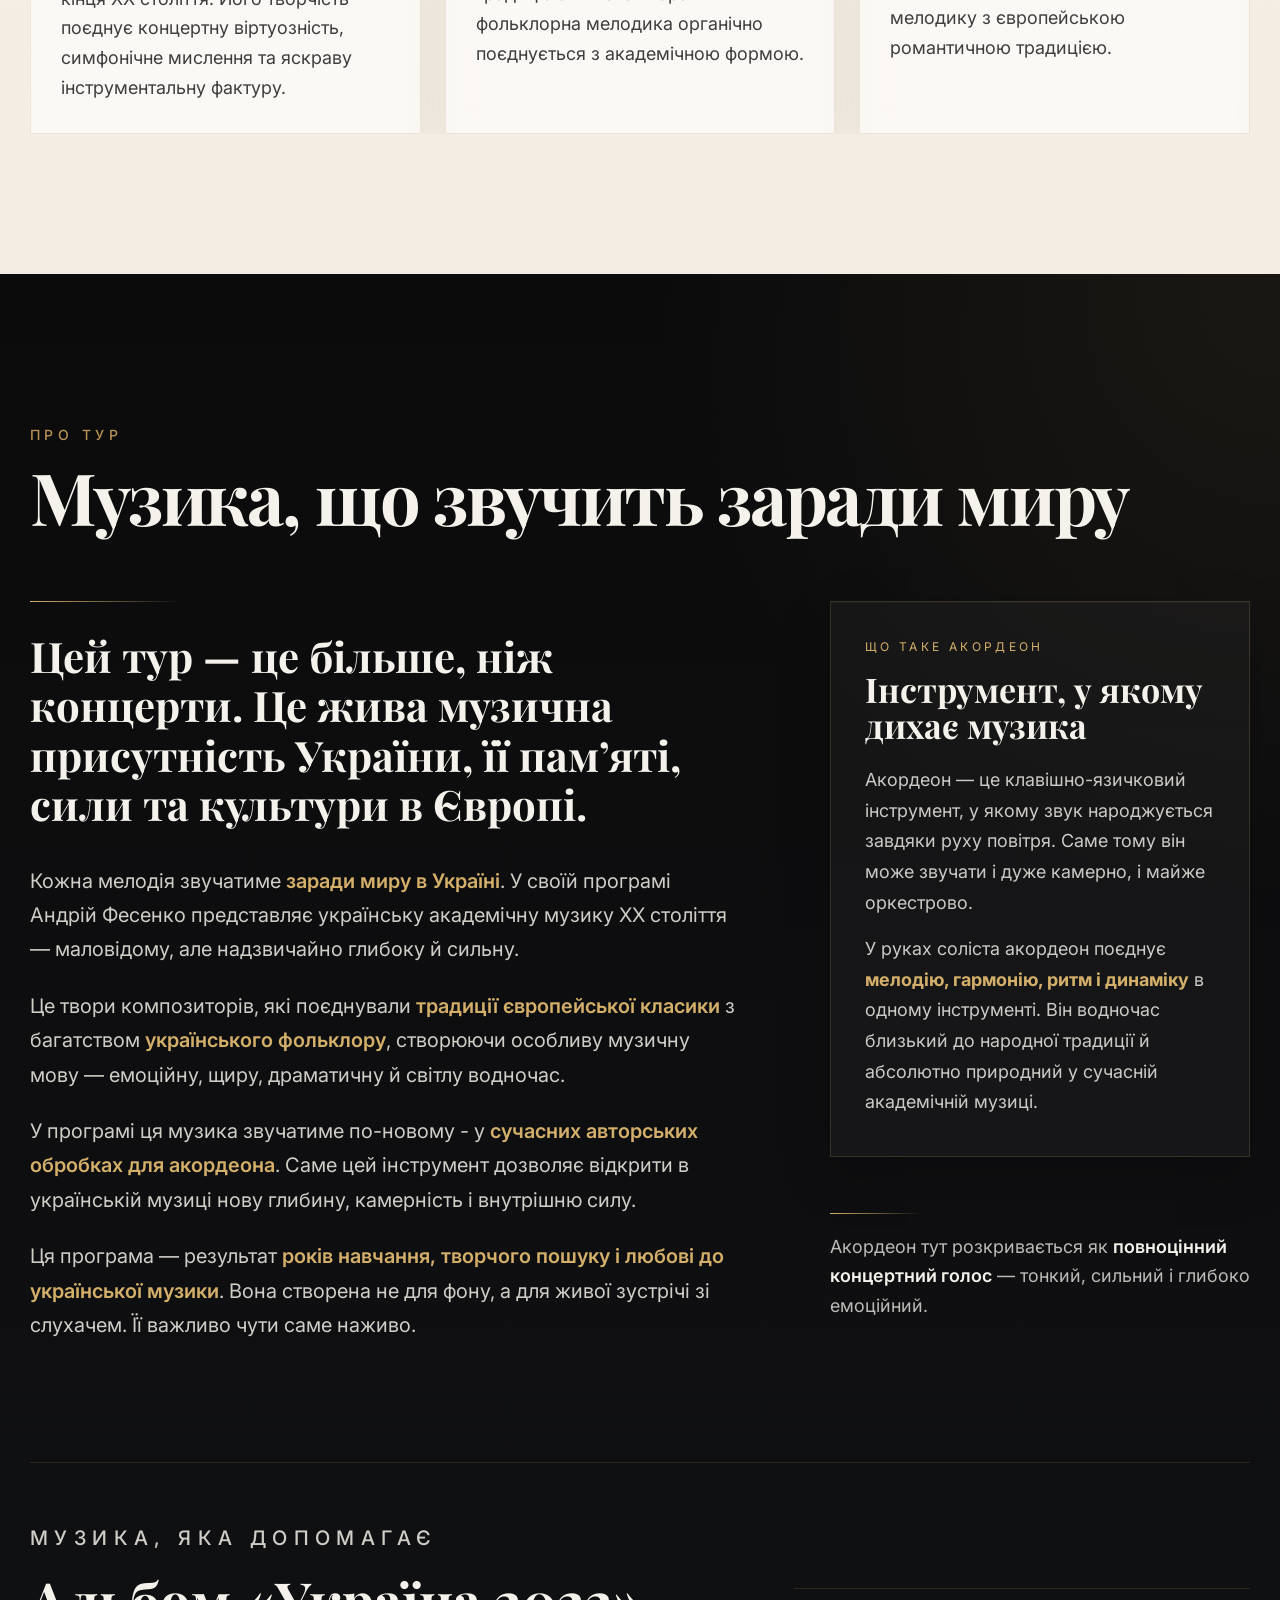
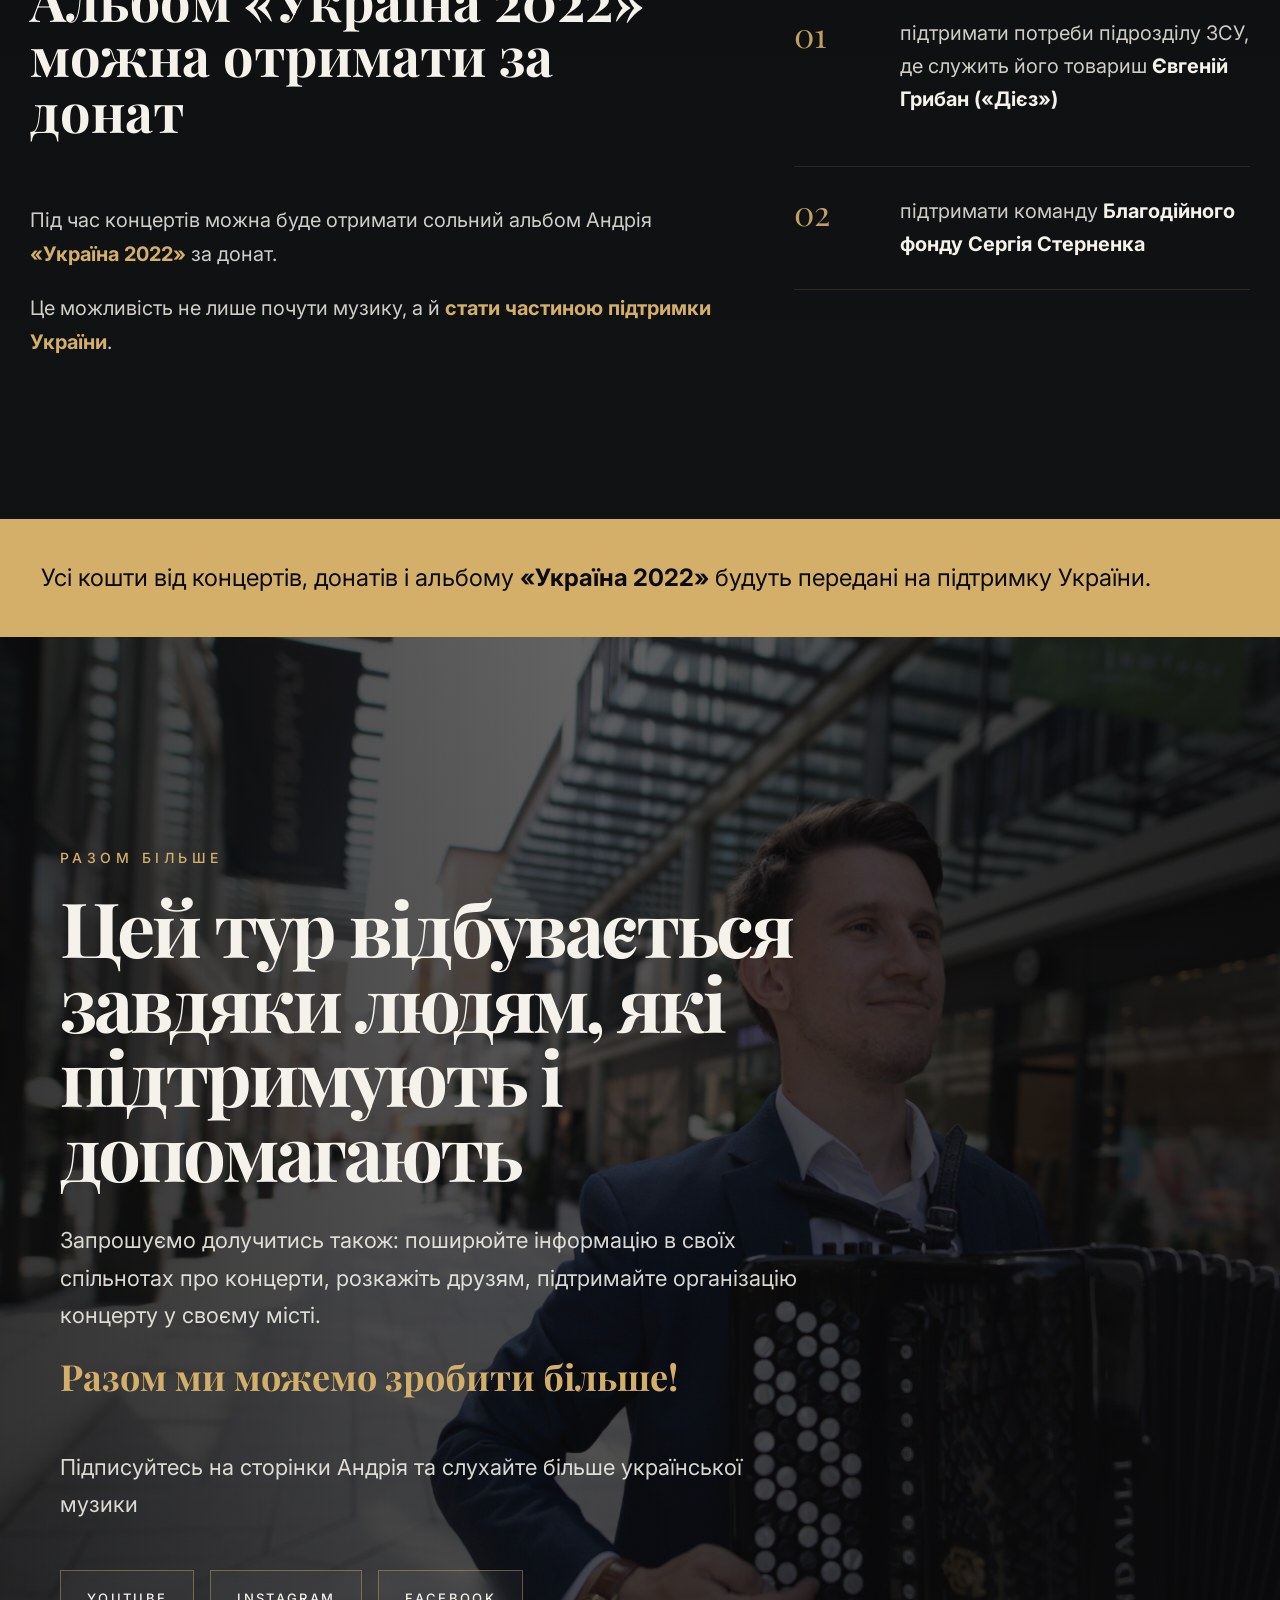
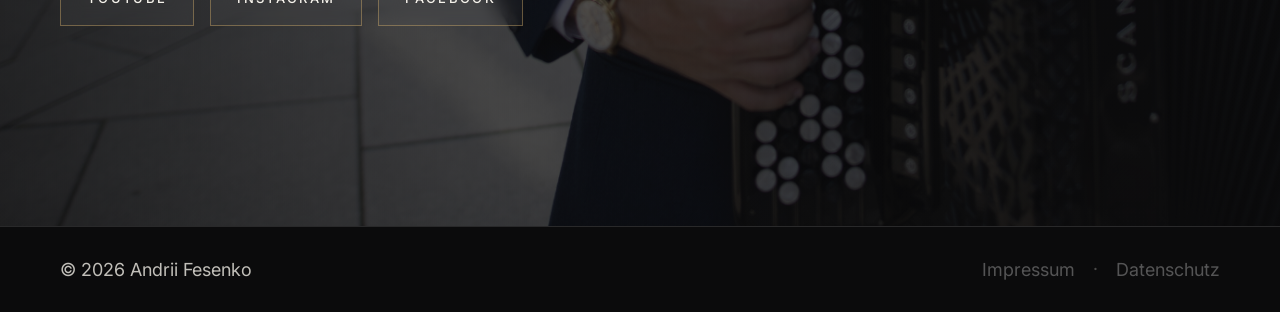
==== commit ca4d56de: "Update index.html" ====
--- a/index.html
+++ b/index.html
@@ -160,7 +160,7 @@
 
               <p>
                 Музика в його житті була <strong>з самого народження</strong>.
-                Він виріс у музичній родині: батько грав на баяні(кнопковий
+                Він виріс у музичній родині: батько грав на баяні (кнопковий
                 акордеон), і батьки бачили для нього шлях саме у музиці.
                 Сестра-близнючка обрала навчання гри на фортепіано, а Андрію
                 дістався баян діда — інструмент, який дід придбав для батька, а
@@ -217,7 +217,7 @@
                 <strong>традиції європейської класики</strong> та
                 <strong>багатство українського фольклору</strong>. Це музика,
                 яку він зберіг за роки навчання і яка в його виконанні
-                <strong>звучить сучасно та барвисто.</strong>.
+                <strong>звучить сучасно та барвисто</strong>.
               </p>
             </div>
 
--- a/style.css
+++ b/style.css
@@ -612,7 +612,7 @@
   align-items: center;
   justify-content: center;
   flex-direction: column;
-  padding: 120px 40px;
+  padding: 200px 40px 60px;
   overflow: hidden;
 }
 
@@ -782,7 +782,7 @@
   left: 0;
   bottom: -1px;
   width: 100%;
-  height: 180px;
+  height: 100px;
   z-index: 2;
 
   background: linear-gradient(
@@ -2092,7 +2092,9 @@
 
   /* QUOTE */
   .artist-quote {
-    padding: 62px 18px;
+    padding: 160px 18px 60px;
+    position: relative;
+    z-index: 1000;
   }
 
   .artist-quote__text {
@@ -2101,7 +2103,7 @@
   }
 
   .artist-quote::after {
-    height: 120px;
+    height: 80px;
   }
 
   /* TOUR */
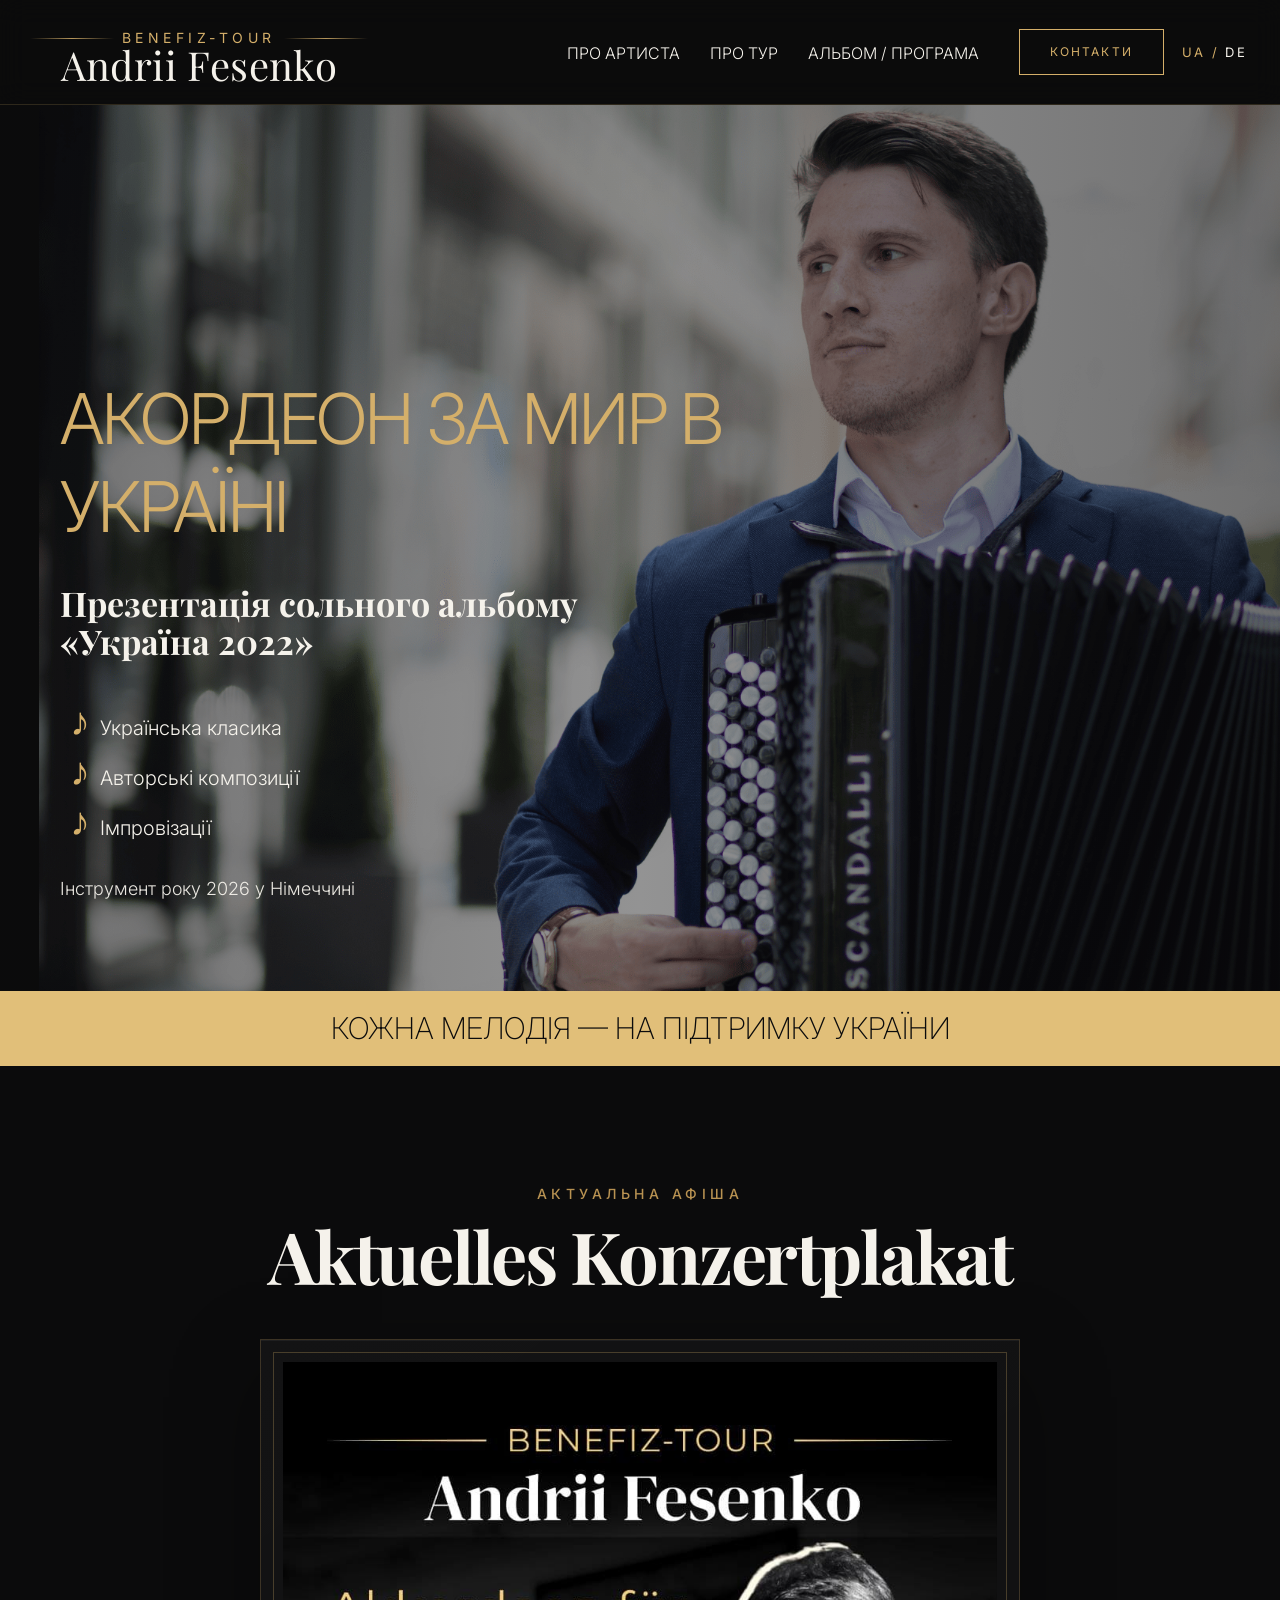
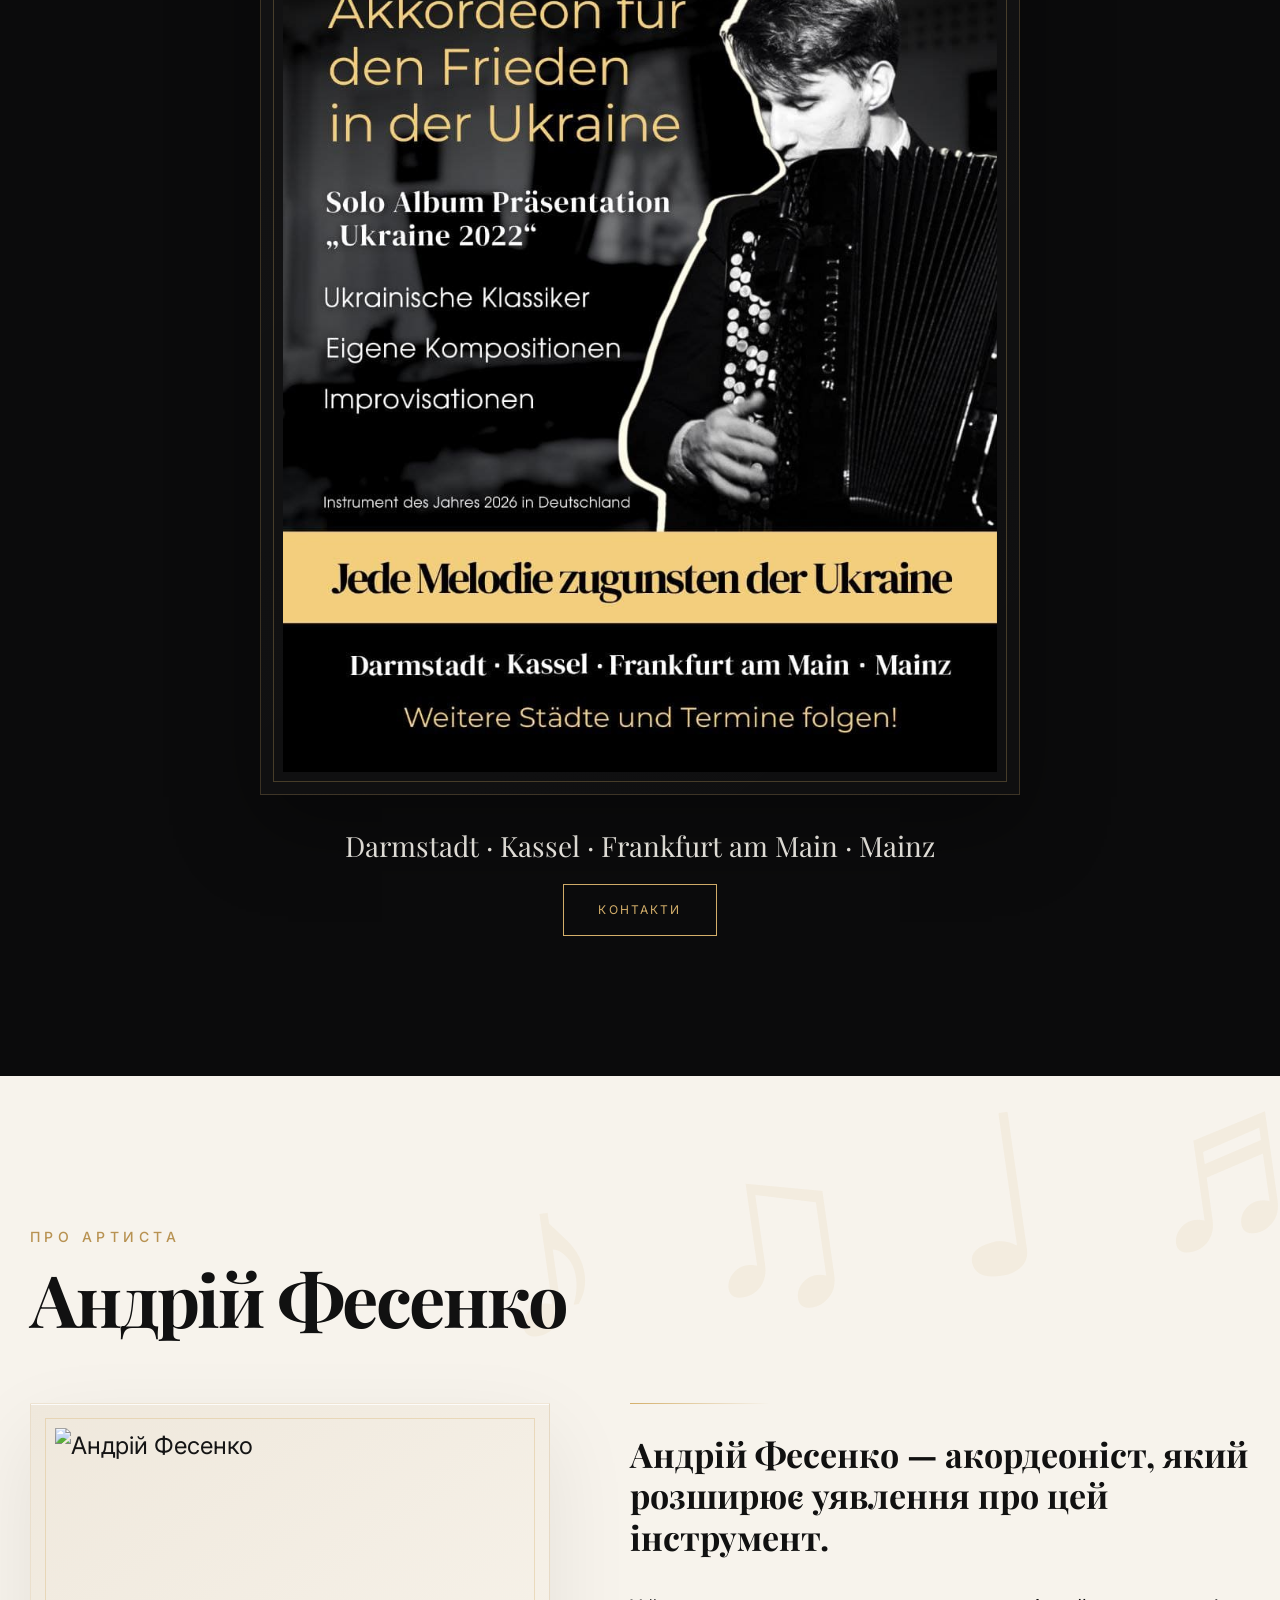
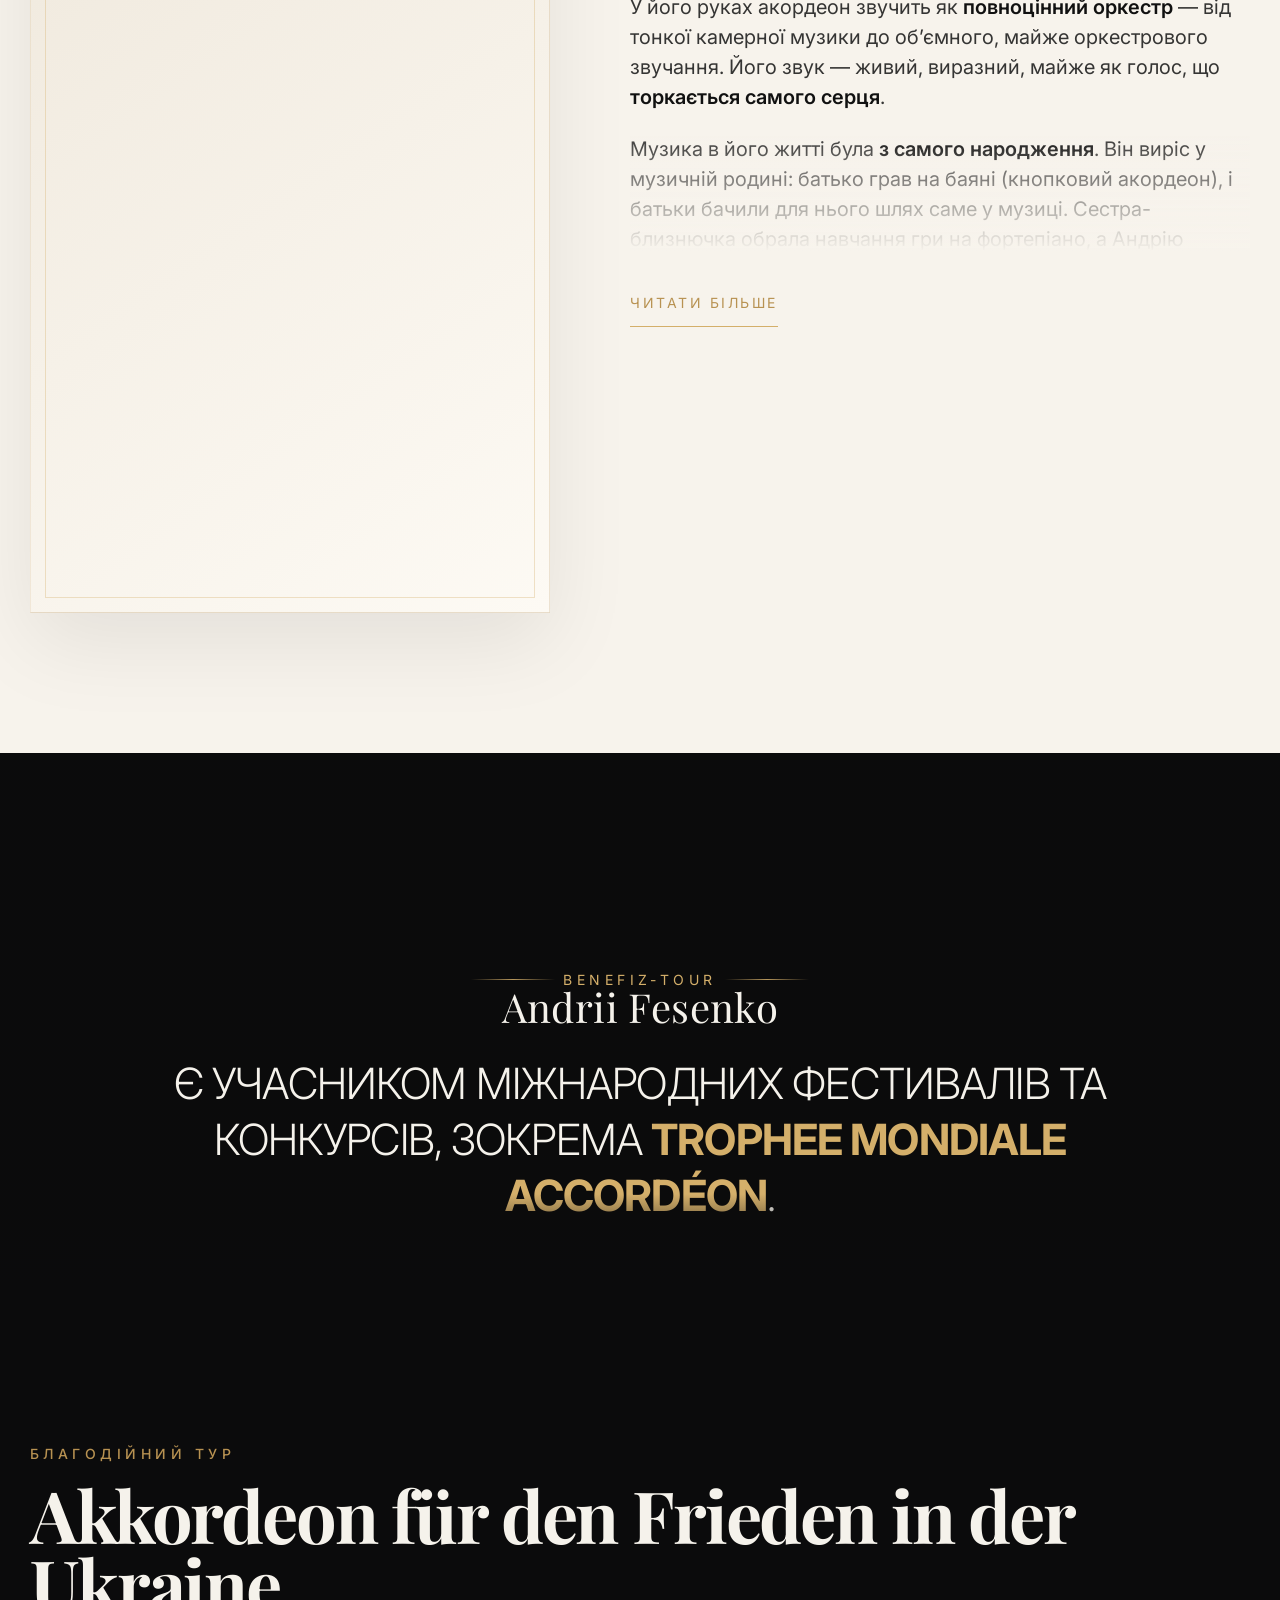
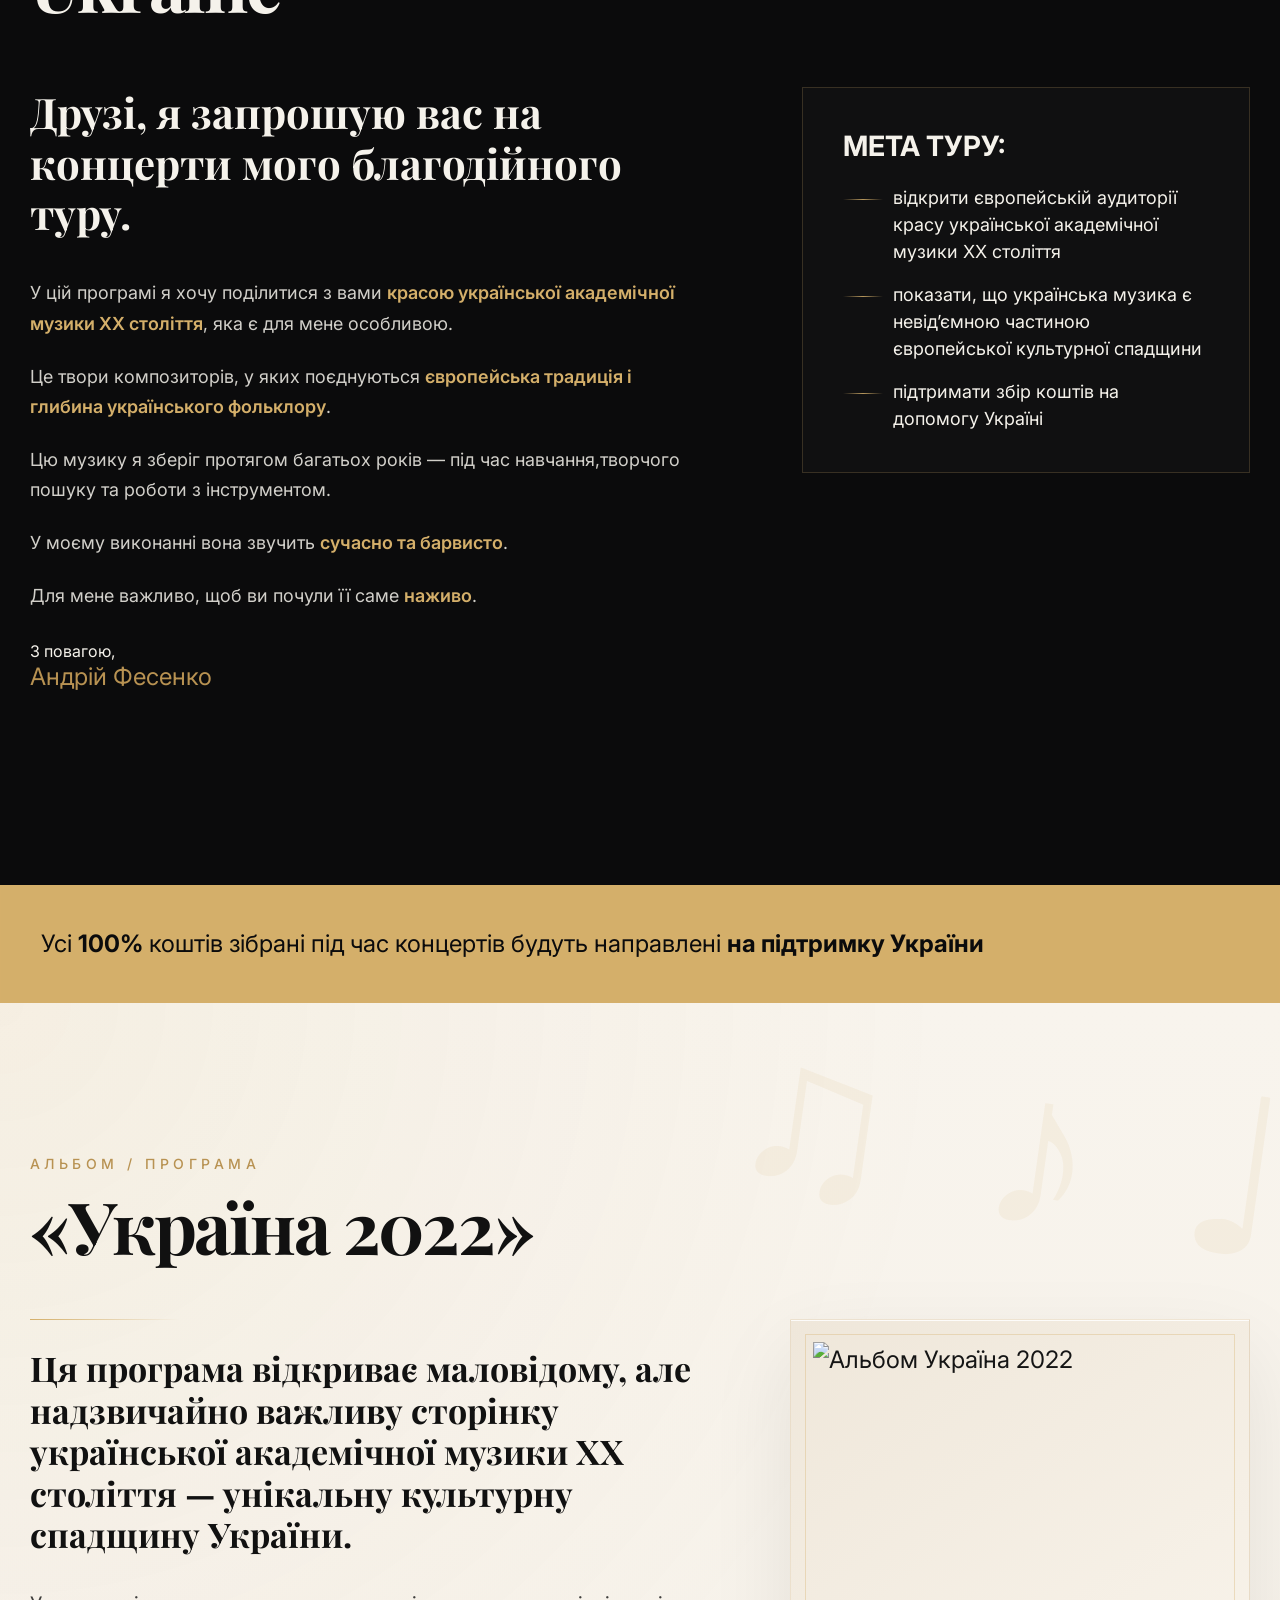
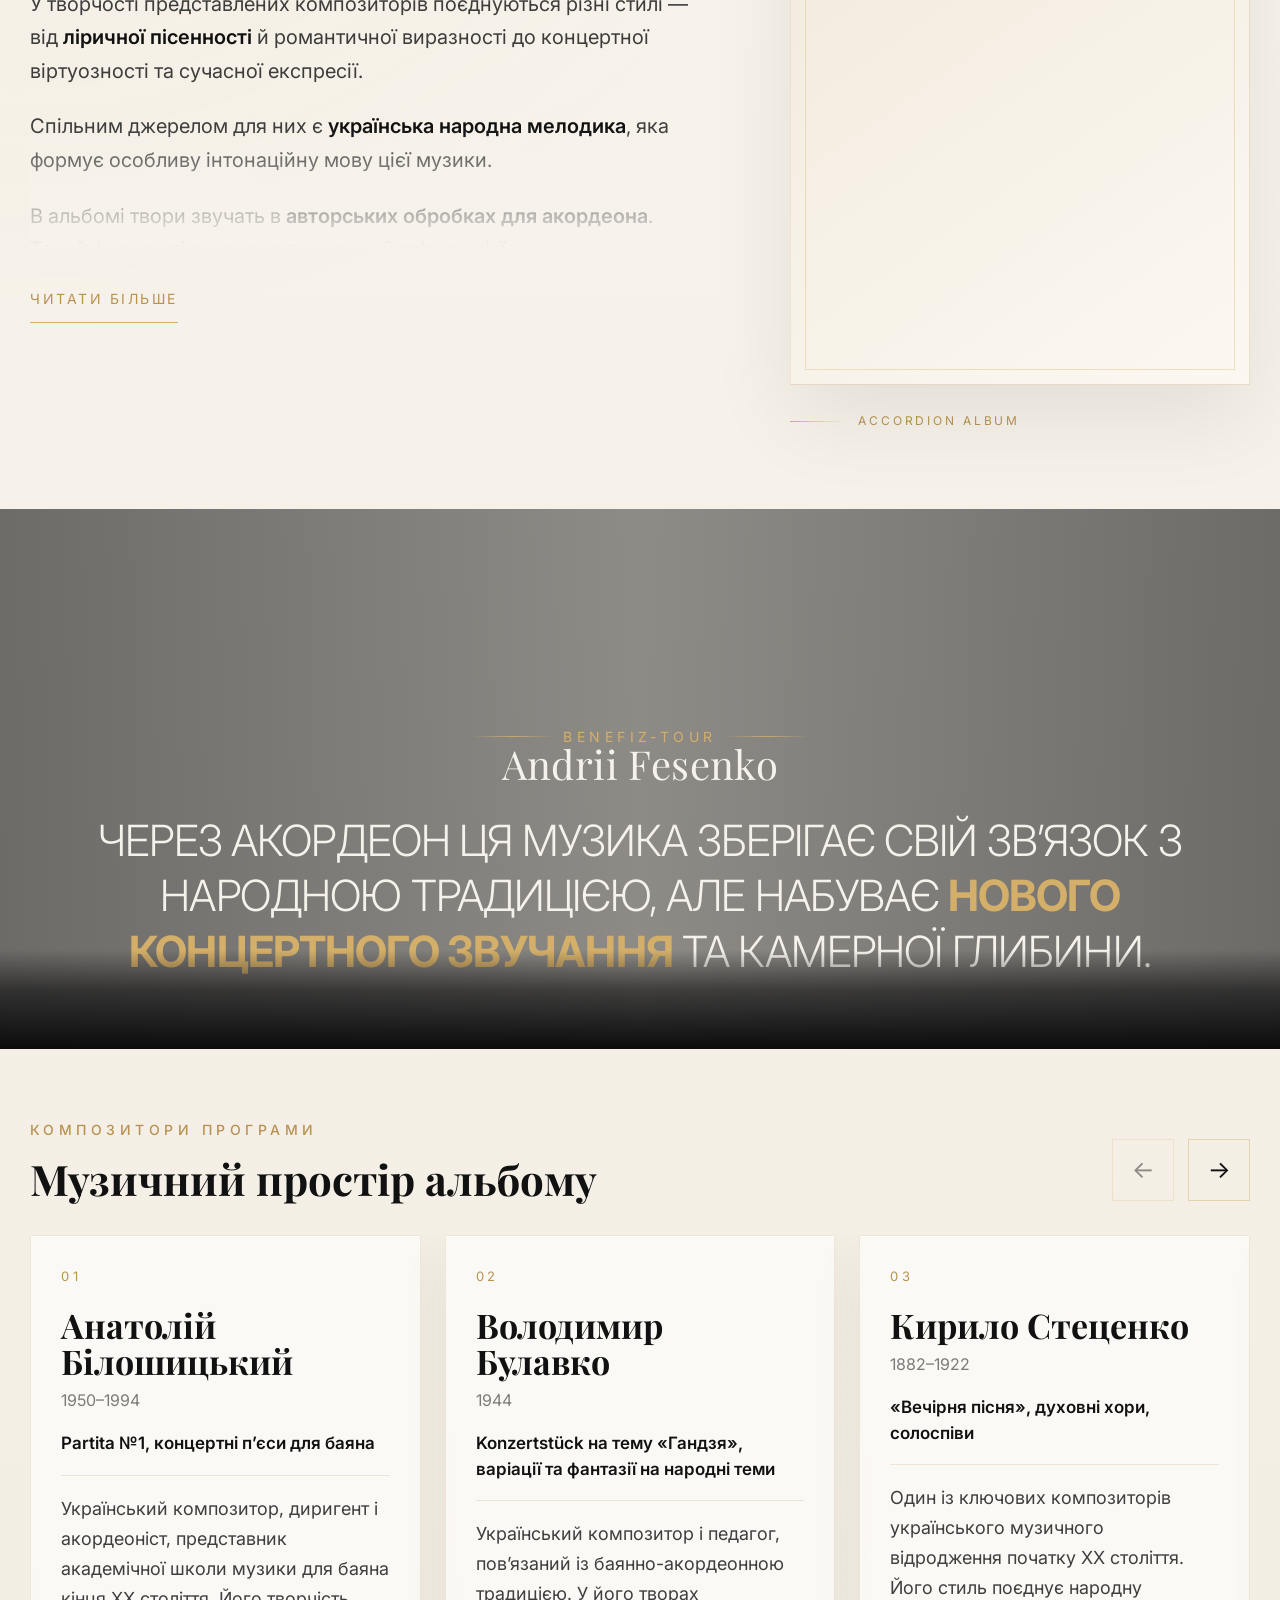
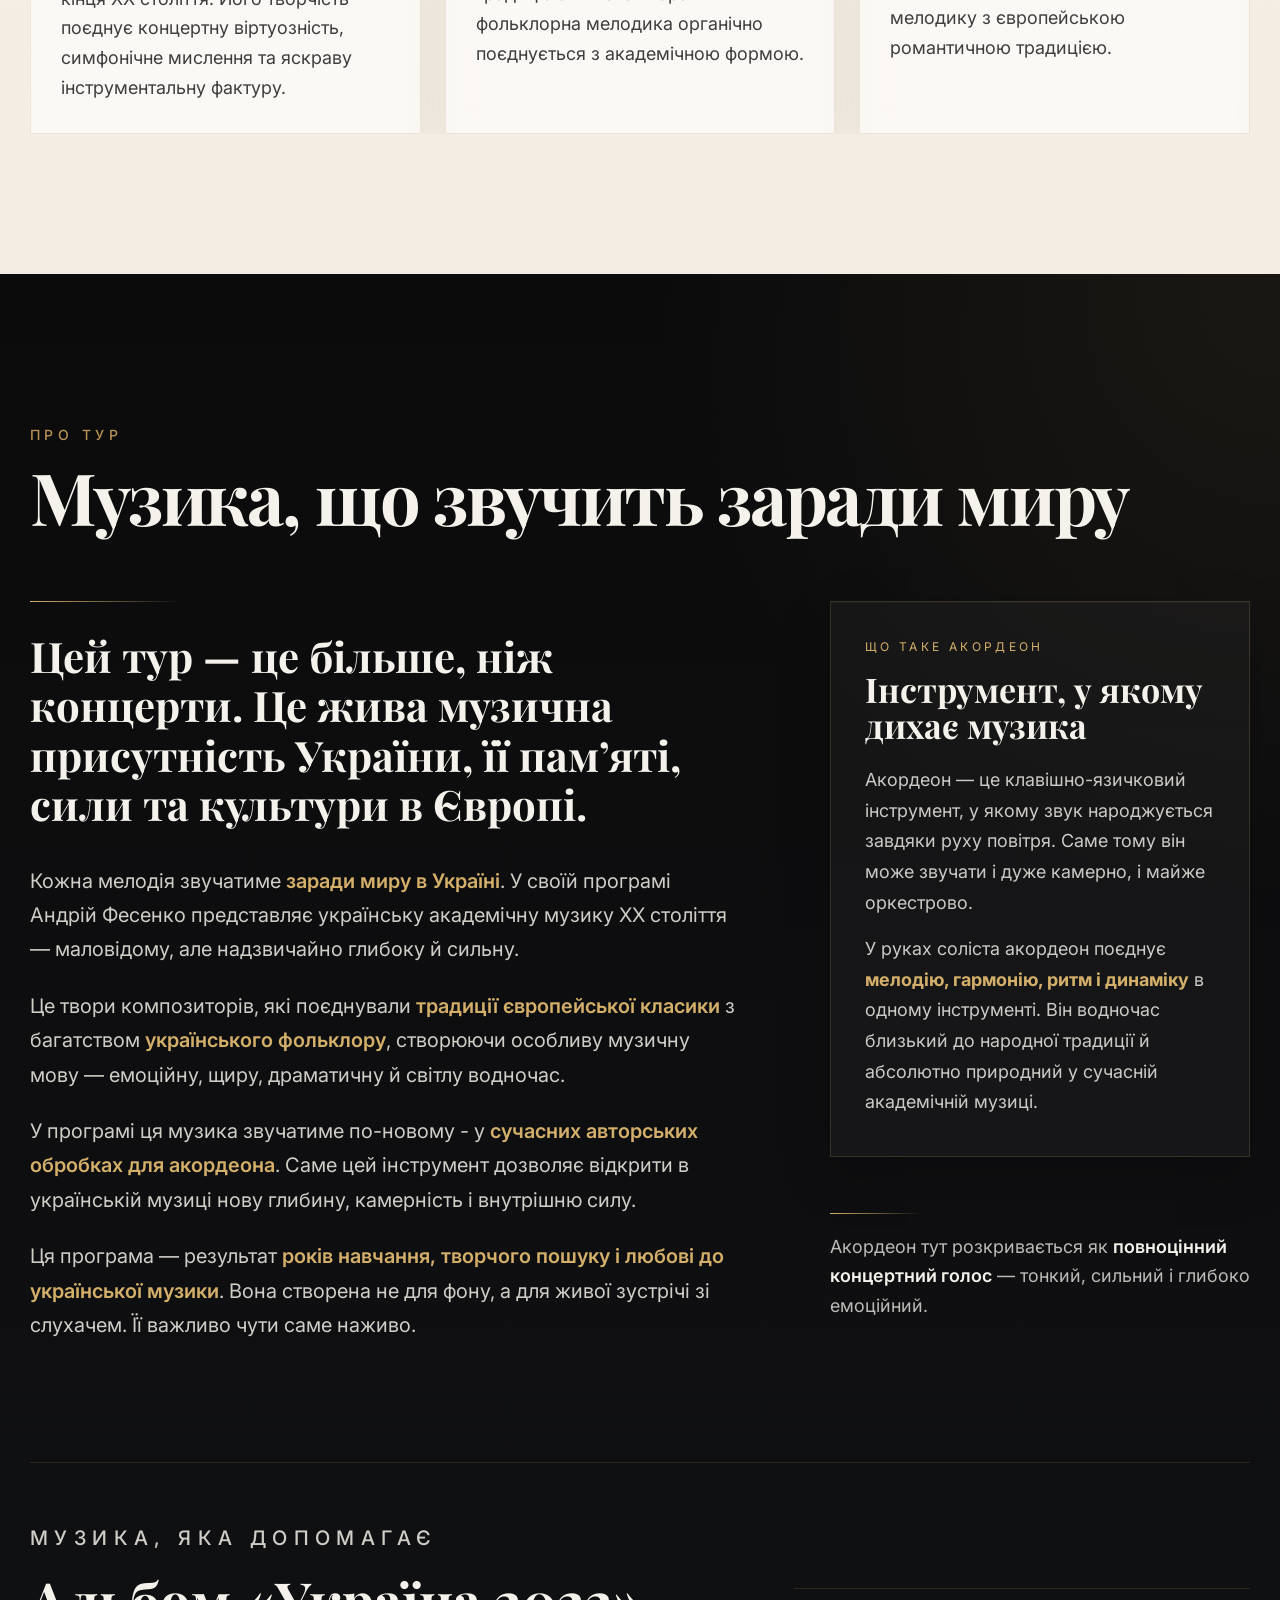
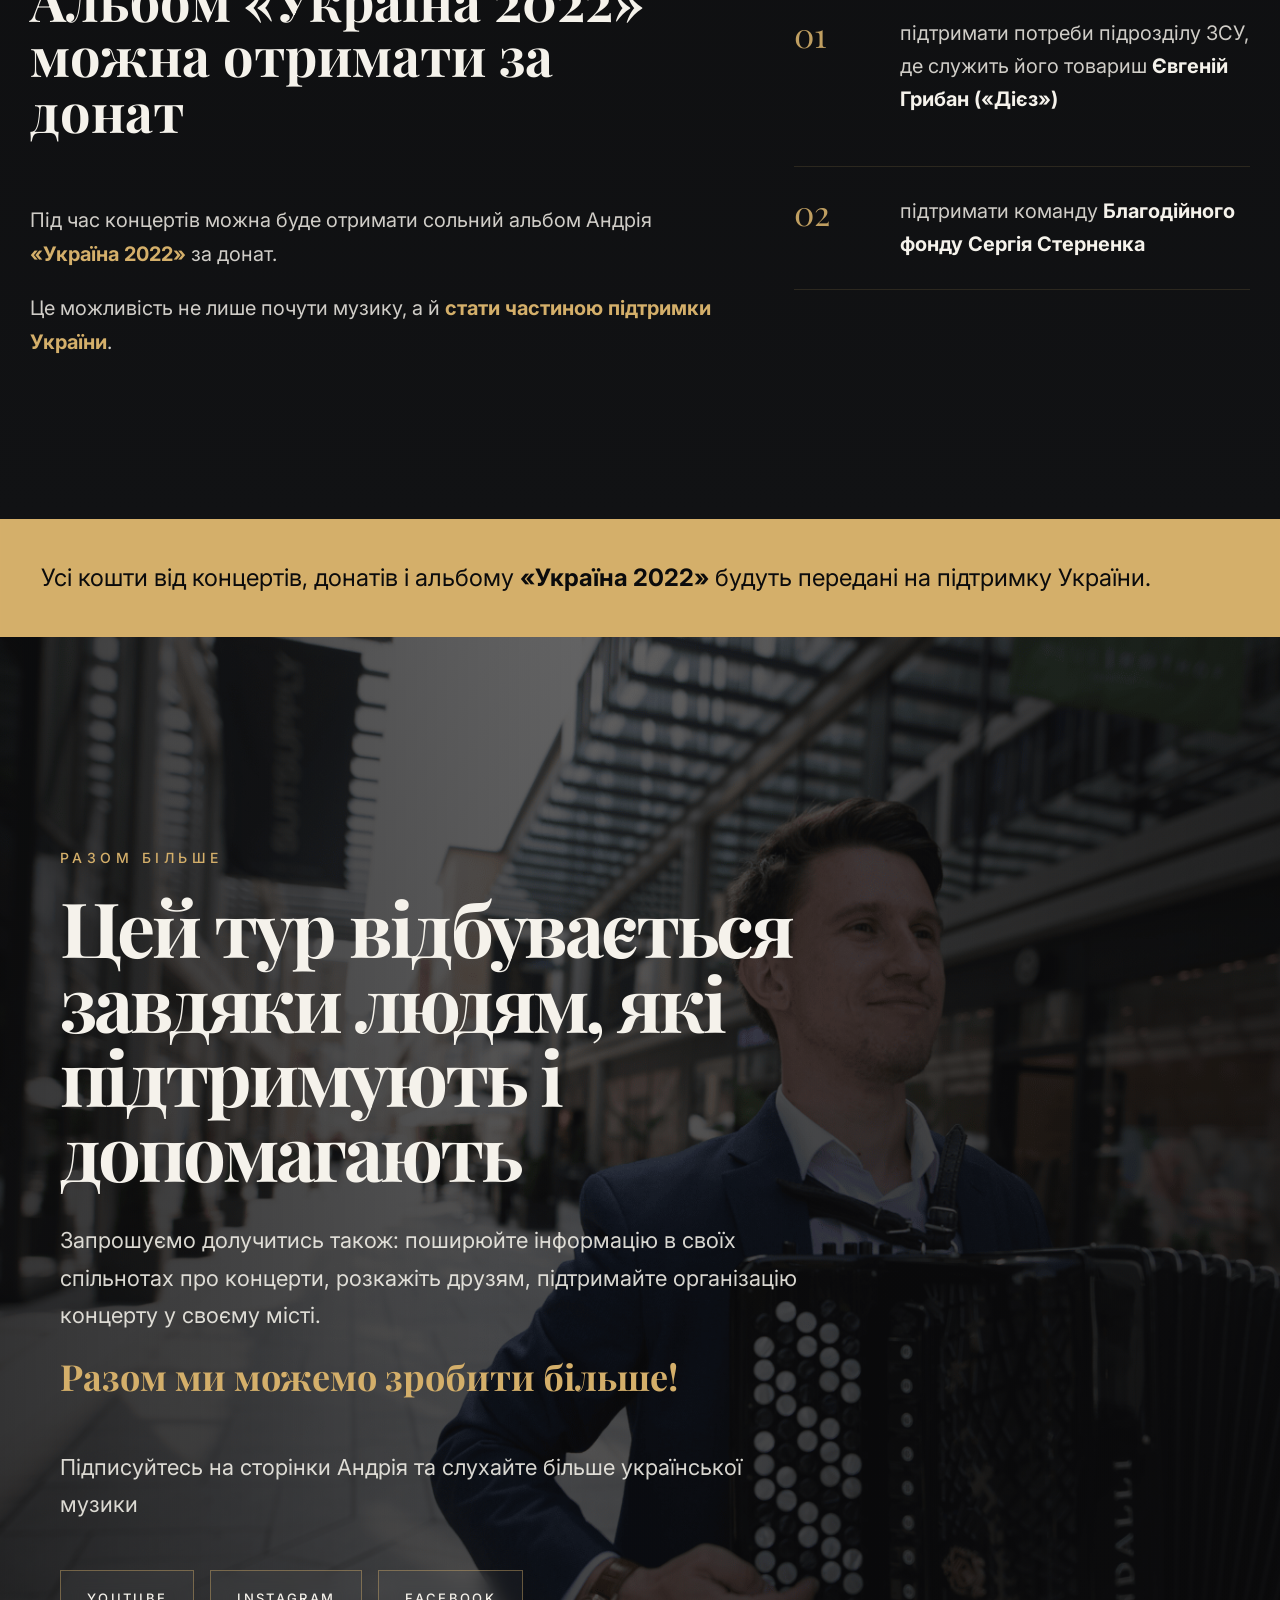
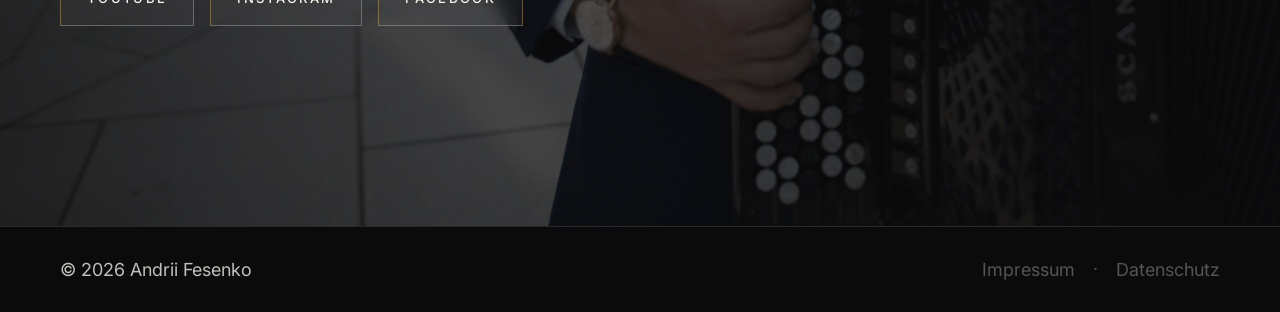
==== commit b2b9a7f3: "Add files via upload" ====
--- a/index.html
+++ b/index.html
@@ -44,6 +44,11 @@
         <div class="header__actions">
           <a href="#" class="header__btn">Контакти</a>
 
+          <div class="lang-switch">
+            <a href="index.html" class="lang-btn active">UA /</a>
+            <a href="de.html" class="lang-btn">DE</a>
+          </div>
+
           <button class="burger" id="burger">
             <span></span>
           </button>
@@ -191,8 +196,8 @@
                 акордеоніст і диригент), а також в Академії музичного мистецтва
                 в Дармштадті, де завершив навчання як концертний виконавець і
                 педагог <strong>із найвищою відзнакою</strong>. Паралельно з
-                концертною діяльністю він
-                <strong>викладає музику дітям</strong>.
+                концертною діяльністю також
+                <strong>веде викладацьку роботу</strong>.
               </p>
 
               <p>
@@ -222,7 +227,12 @@
             </div>
 
             <div class="artist__actions">
-              <button class="artist__toggle" type="button">
+              <button
+                class="artist__toggle"
+                type="button"
+                data-more="Читати більше"
+                data-less="Сховати"
+              >
                 Читати більше
               </button>
             </div>
@@ -385,7 +395,14 @@
               </p>
             </div>
             <div class="album__actions">
-              <button class="album__toggle" type="button">Читати більше</button>
+              <button
+                class="album__toggle"
+                type="button"
+                data-more="Читати більше"
+                data-less="Сховати"
+              >
+                Читати більше
+              </button>
             </div>
           </div>
 
--- a/style.css
+++ b/style.css
@@ -3136,3 +3136,40 @@
     font-size: 24px;
   }
 }
+
+.lang-switch {
+  display: flex;
+}
+
+.lang-btn {
+  font-size: 13px;
+  letter-spacing: 0.18em;
+  text-transform: uppercase;
+  color: var(--text);
+  background: transparent;
+  transition: all 0.3s ease;
+  padding: 0 3px;
+}
+
+.lang-btn:hover {
+  color: var(--accent);
+}
+
+.lang-btn.active {
+  color: var(--accent);
+}
+
+@media (max-width: 1260px) {
+  .logo__name {
+    font-size: 30px;
+  }
+  .logo__line {
+    width: 40px;
+  }
+  .header__btn {
+    display: none;
+  }
+  .nav-link {
+    font-size: 15px;
+  }
+}
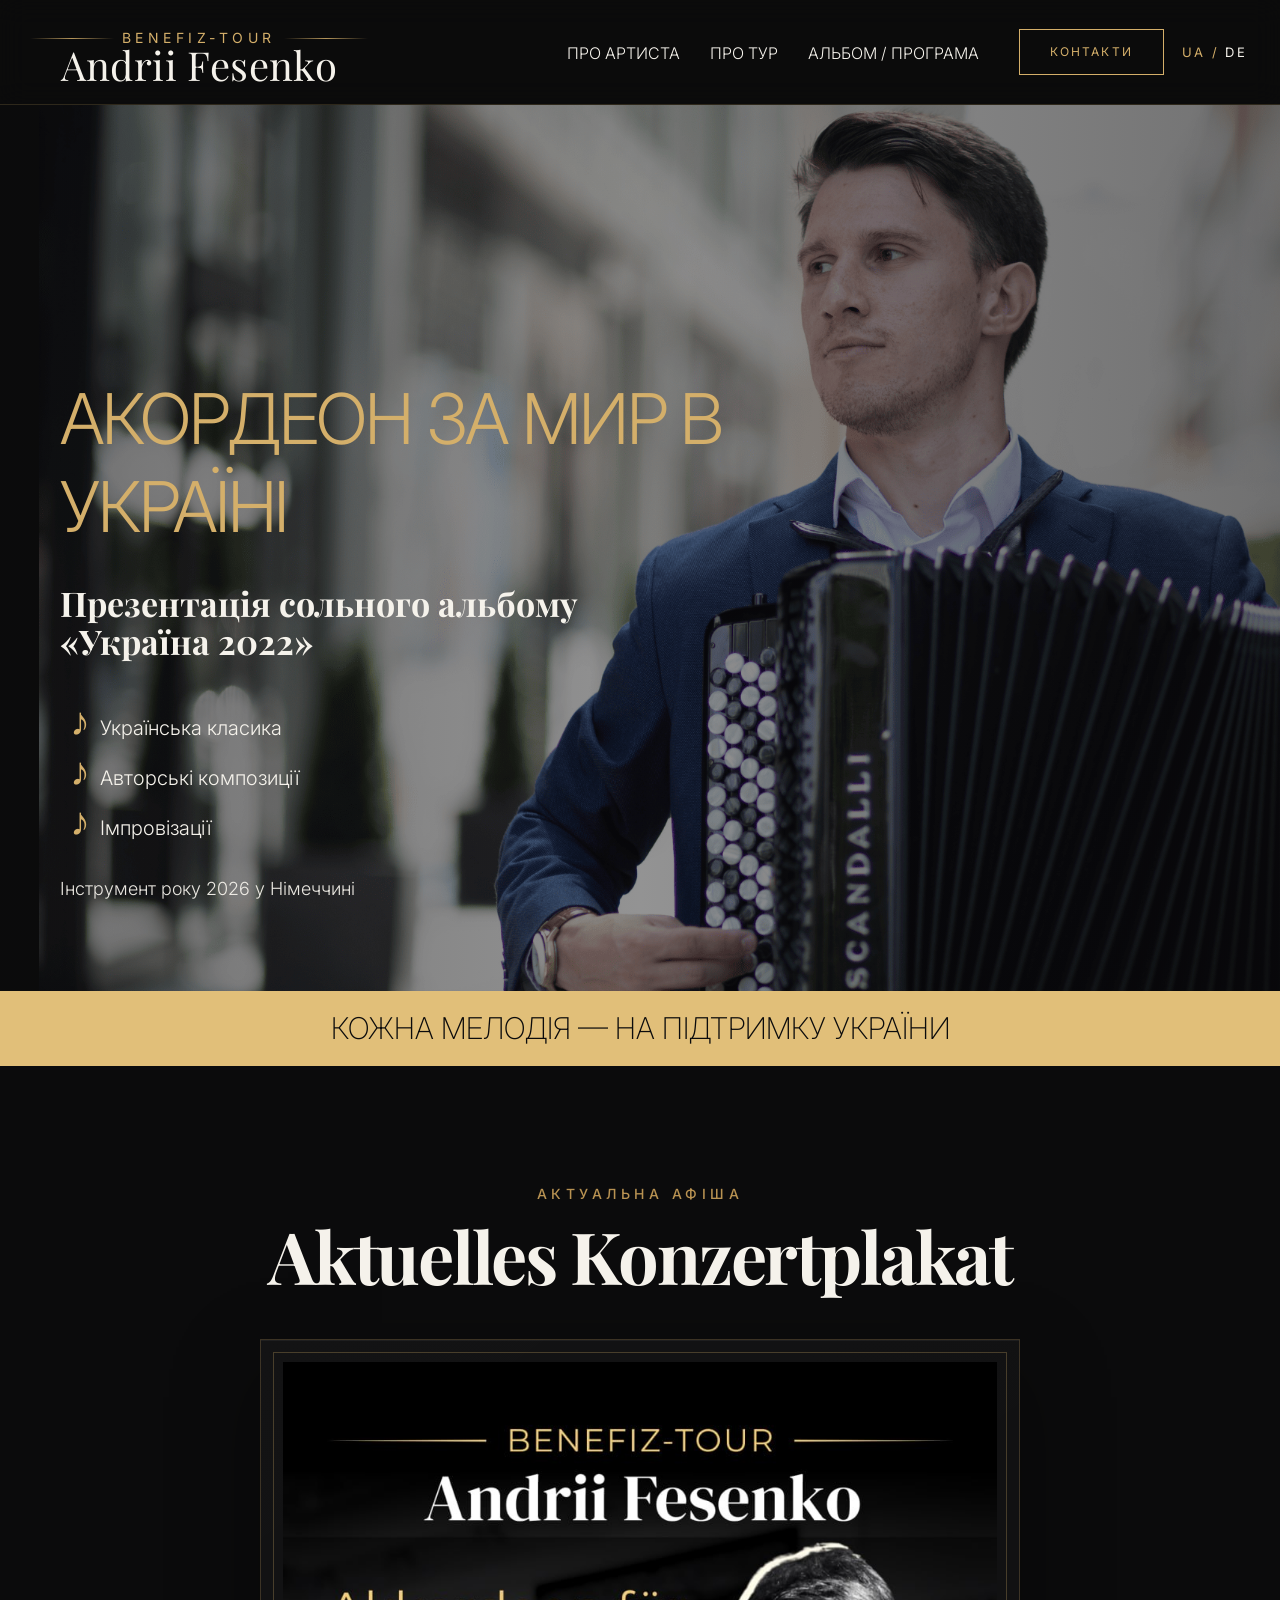
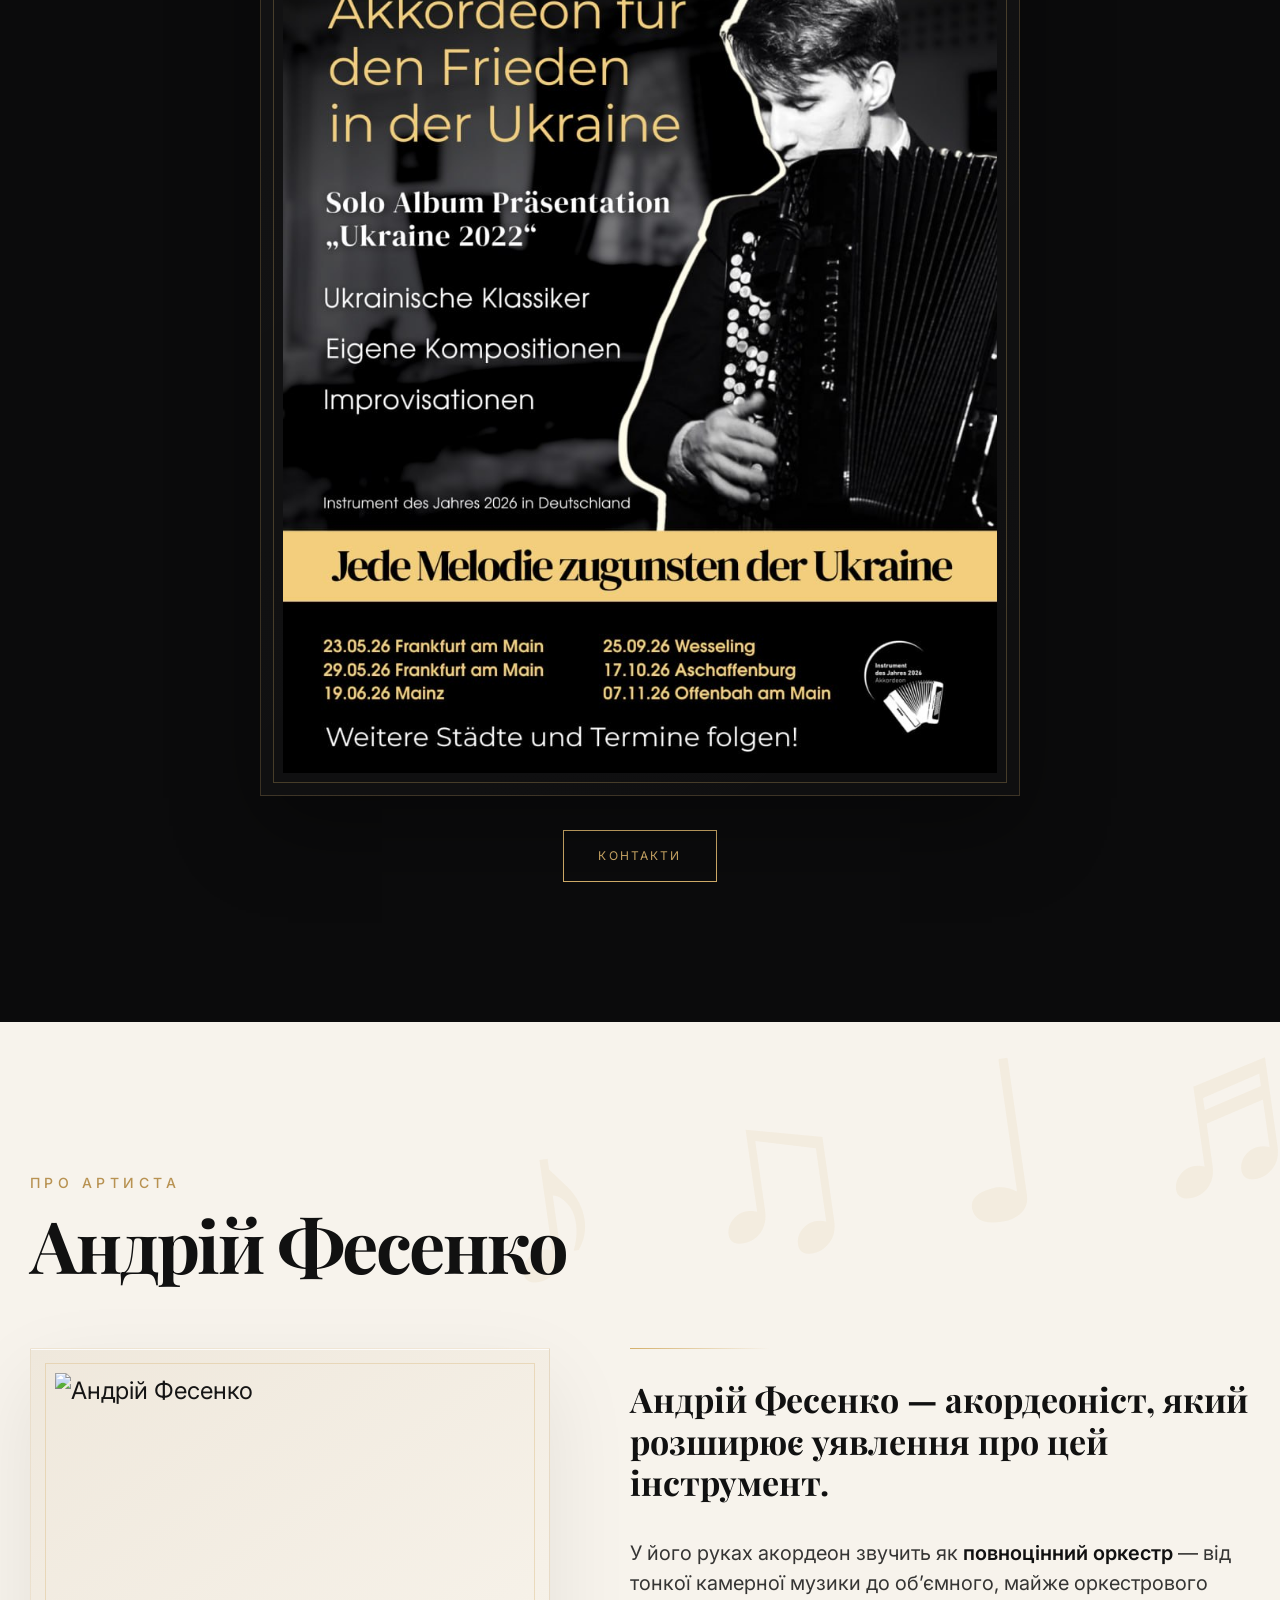
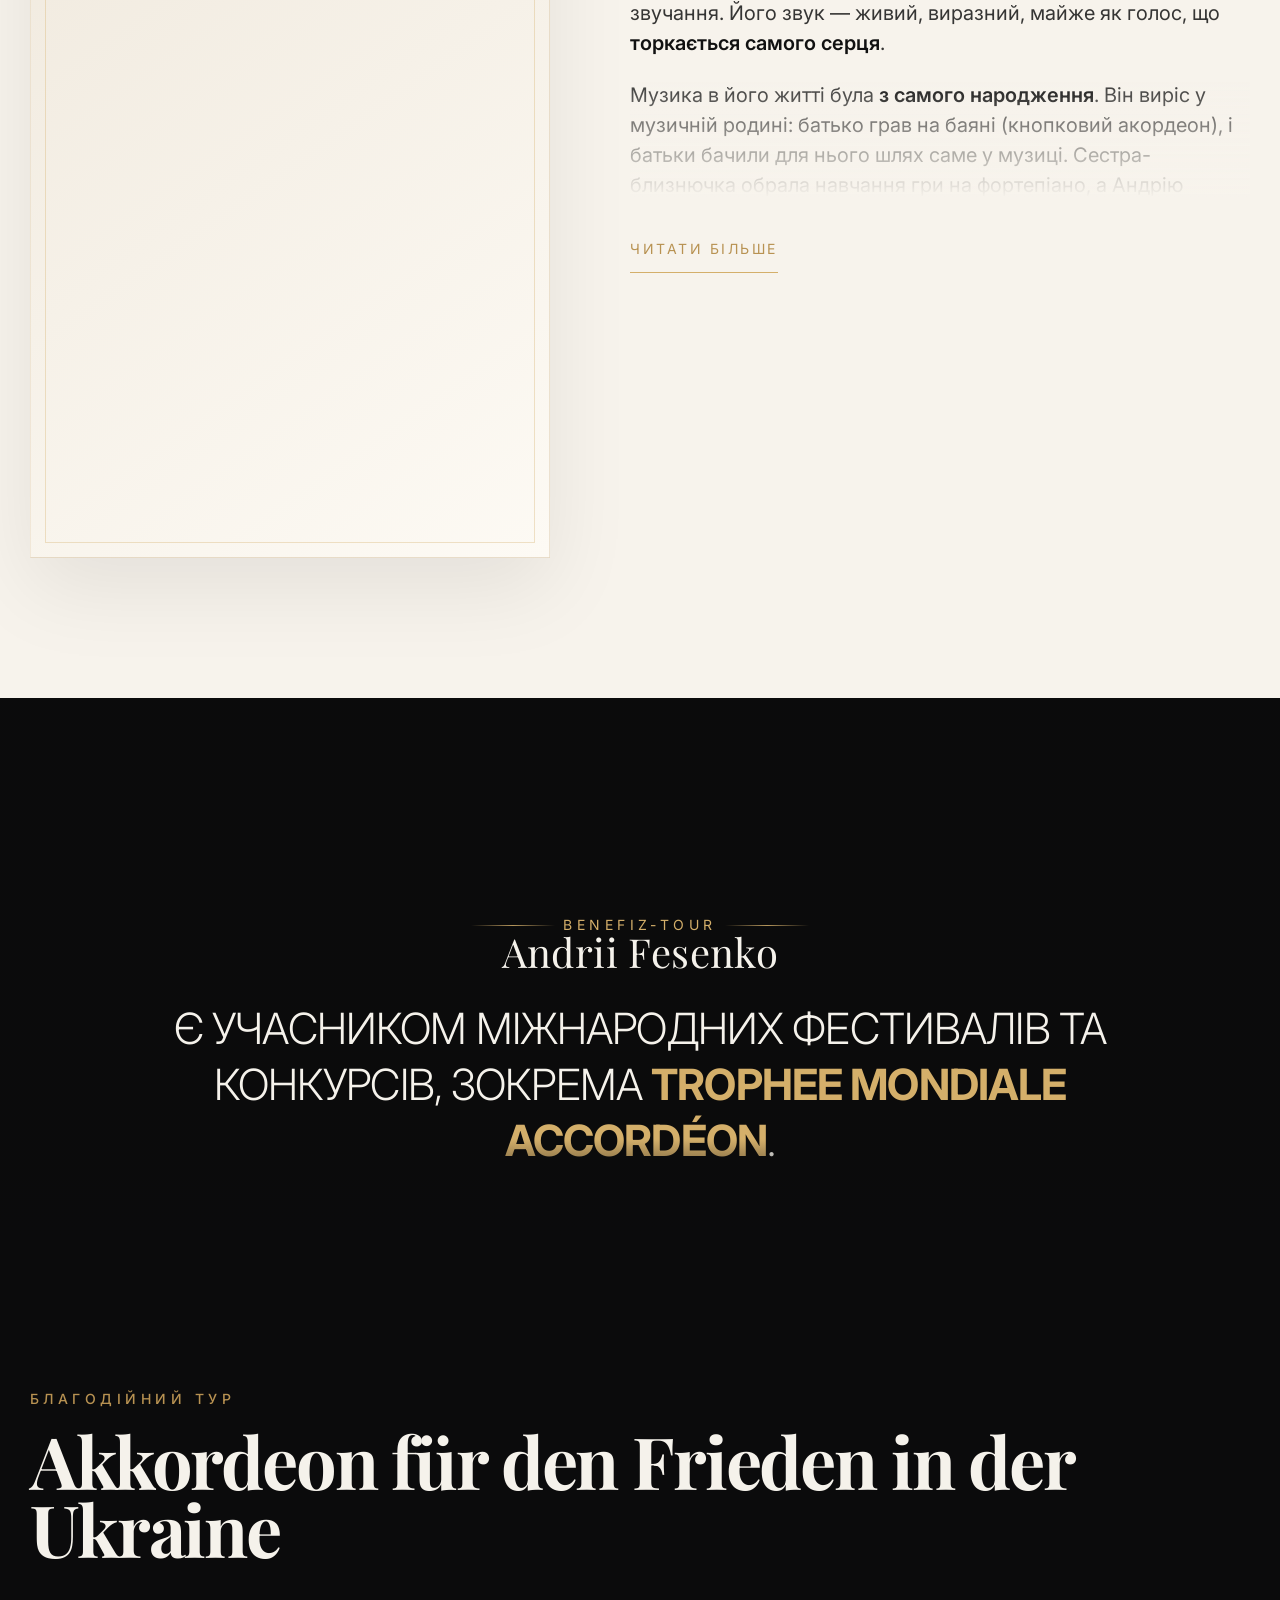
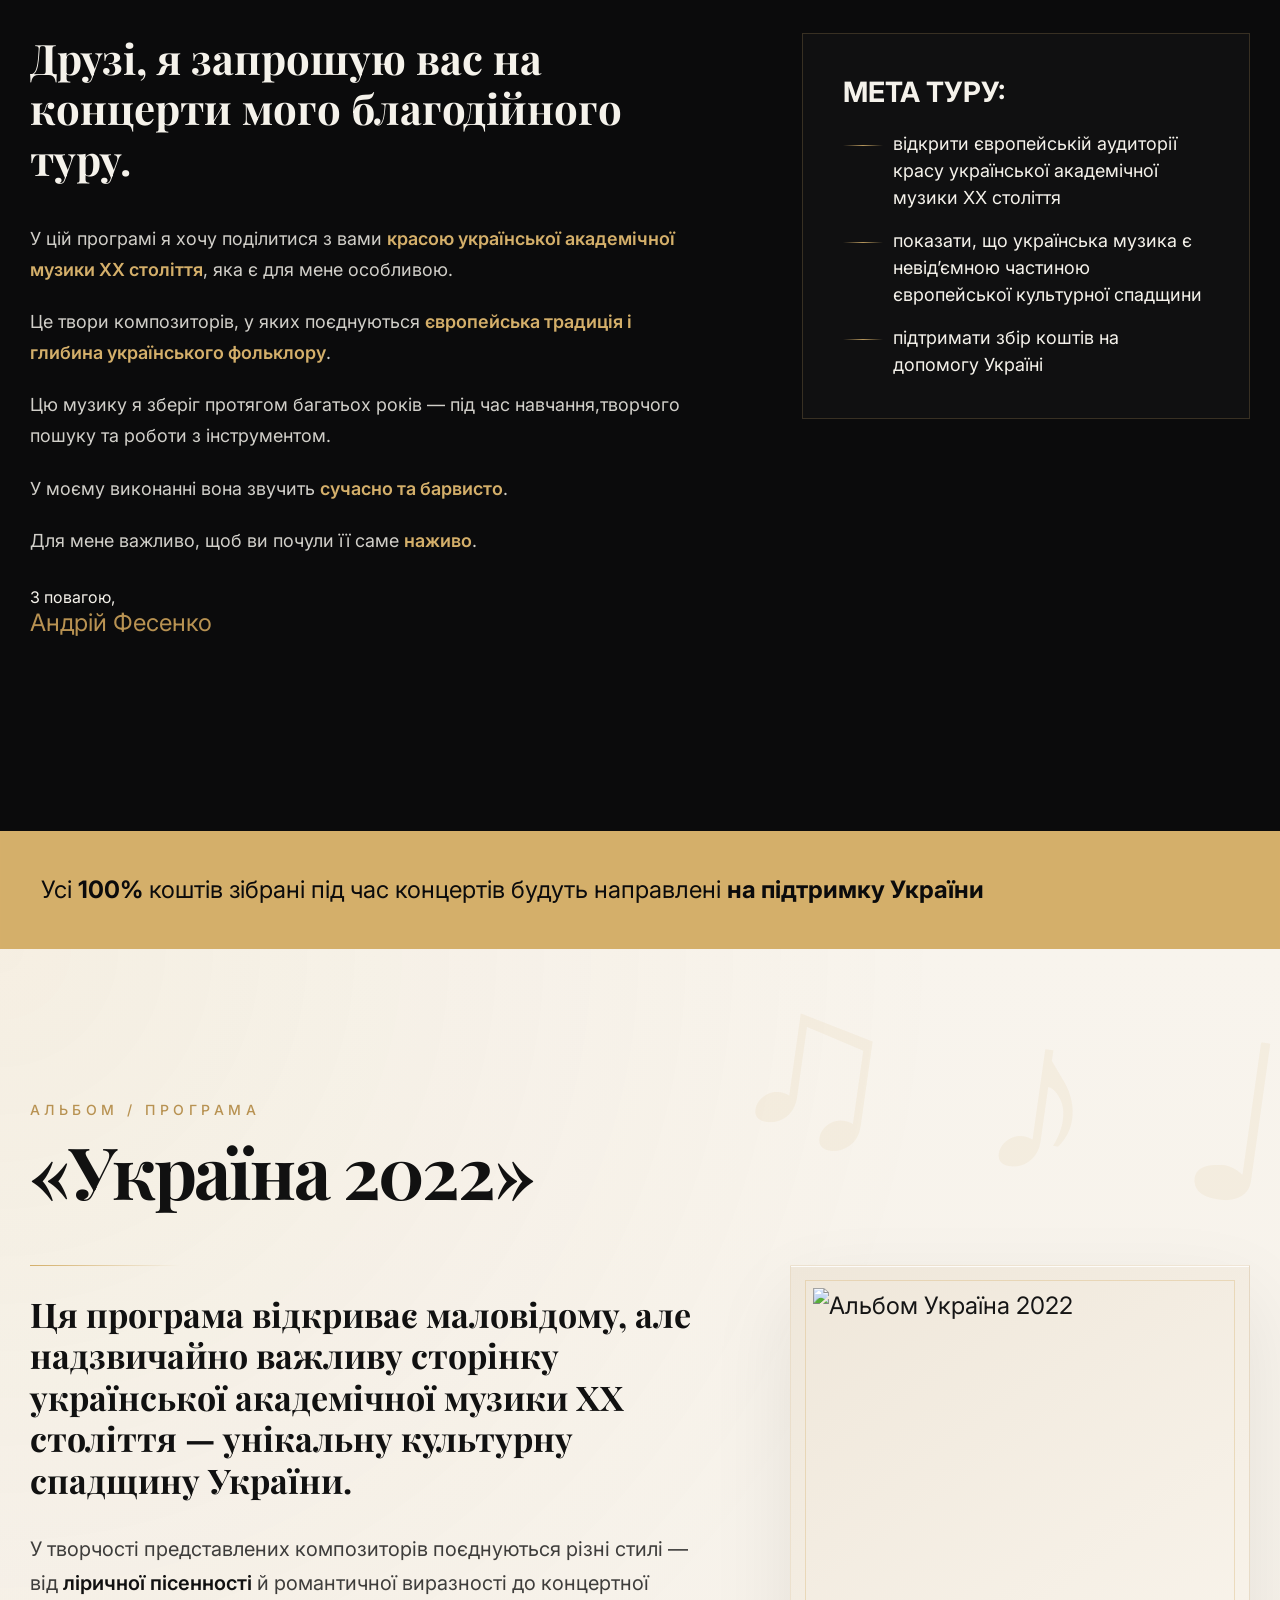
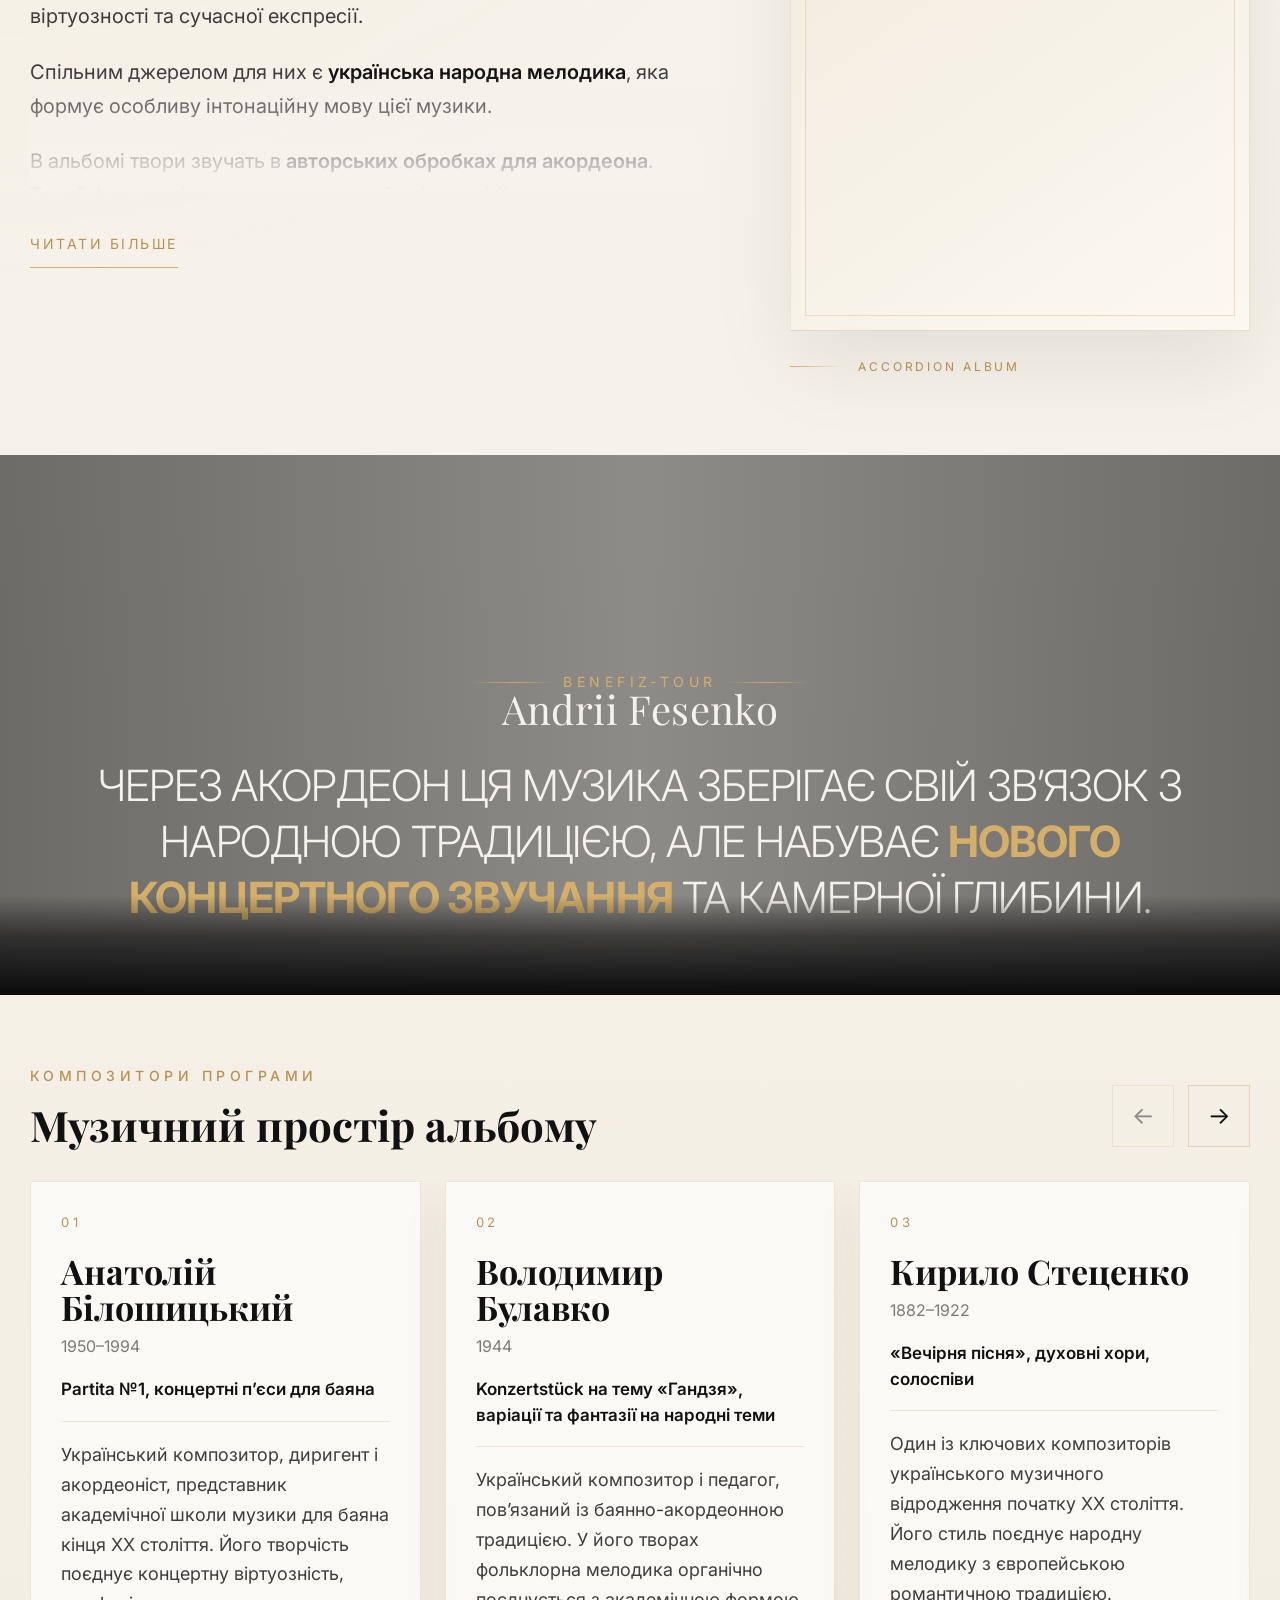
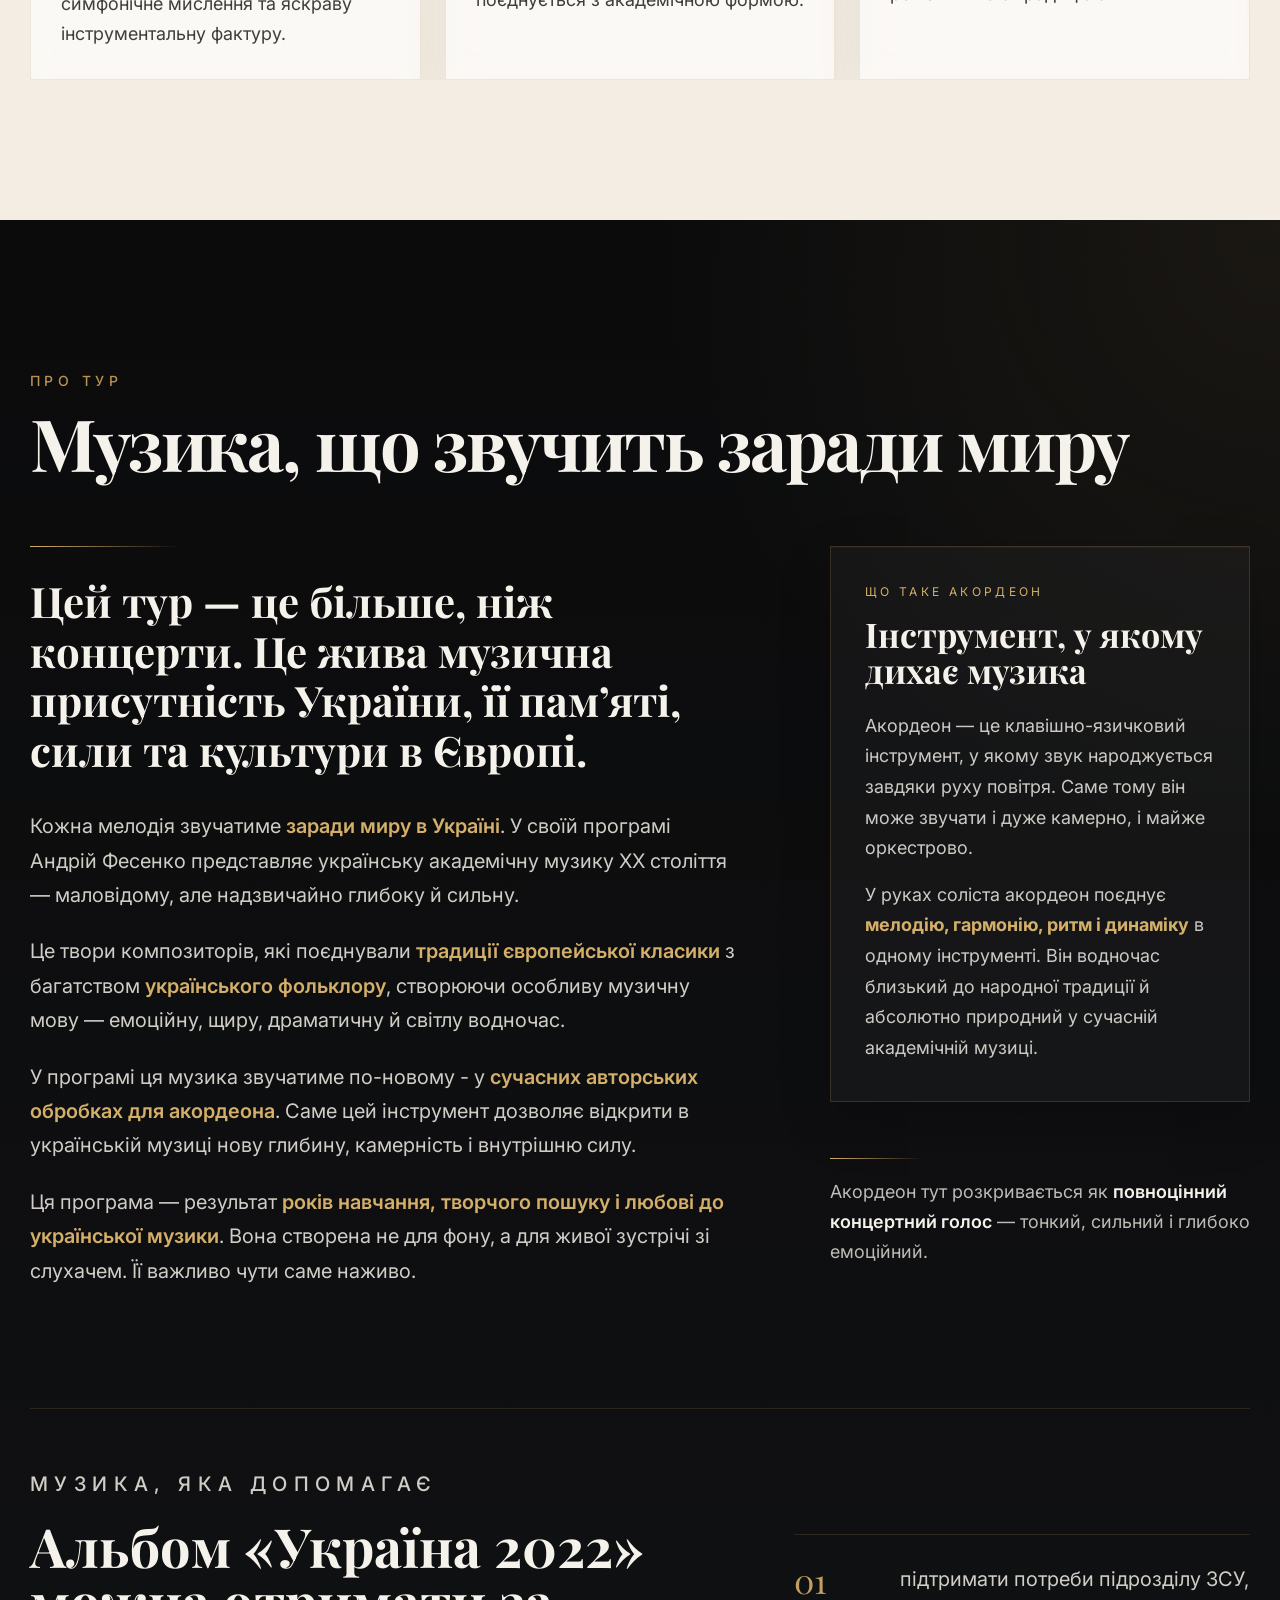
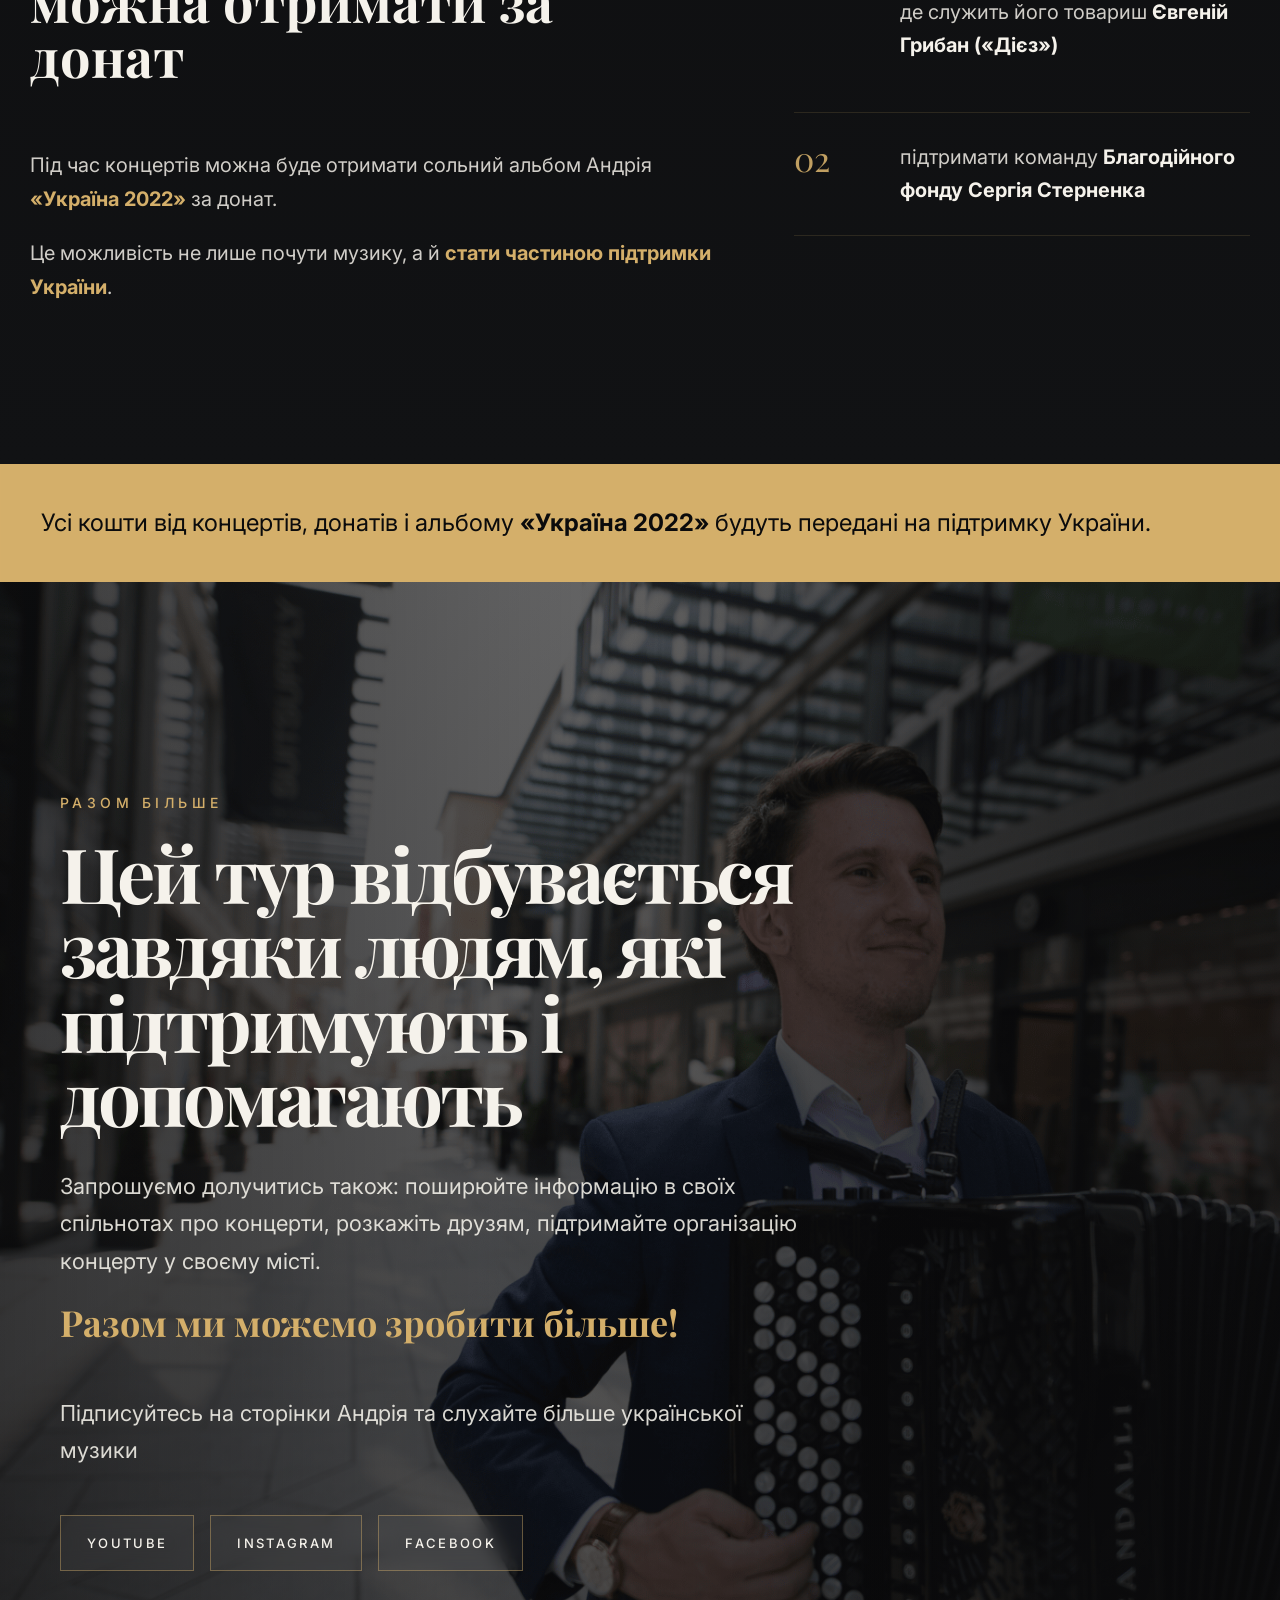
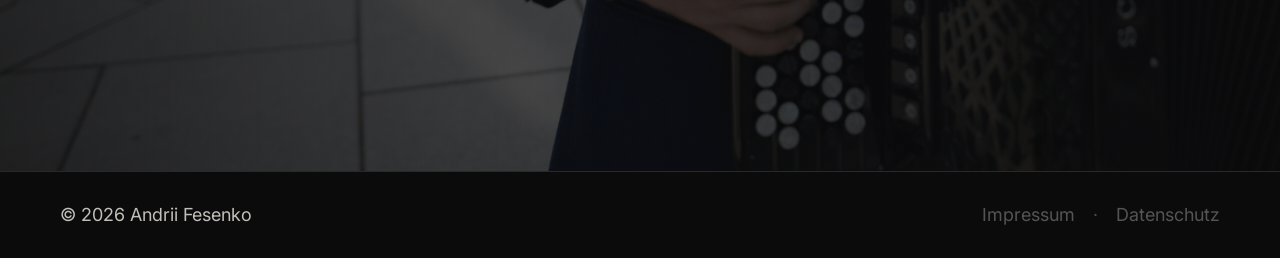
==== commit 4be8900c: "Update index.html" ====
--- a/index.html
+++ b/index.html
@@ -116,9 +116,9 @@
         </div>
 
         <div class="poster__bottom">
-          <p class="poster__note">
+          <!-- <p class="poster__note">
             Darmstadt · Kassel · Frankfurt am Main · Mainz
-          </p>
+          </p> -->
           <a href="#contacts" class="poster__btn"> Контакти</a>
         </div>
       </div>
